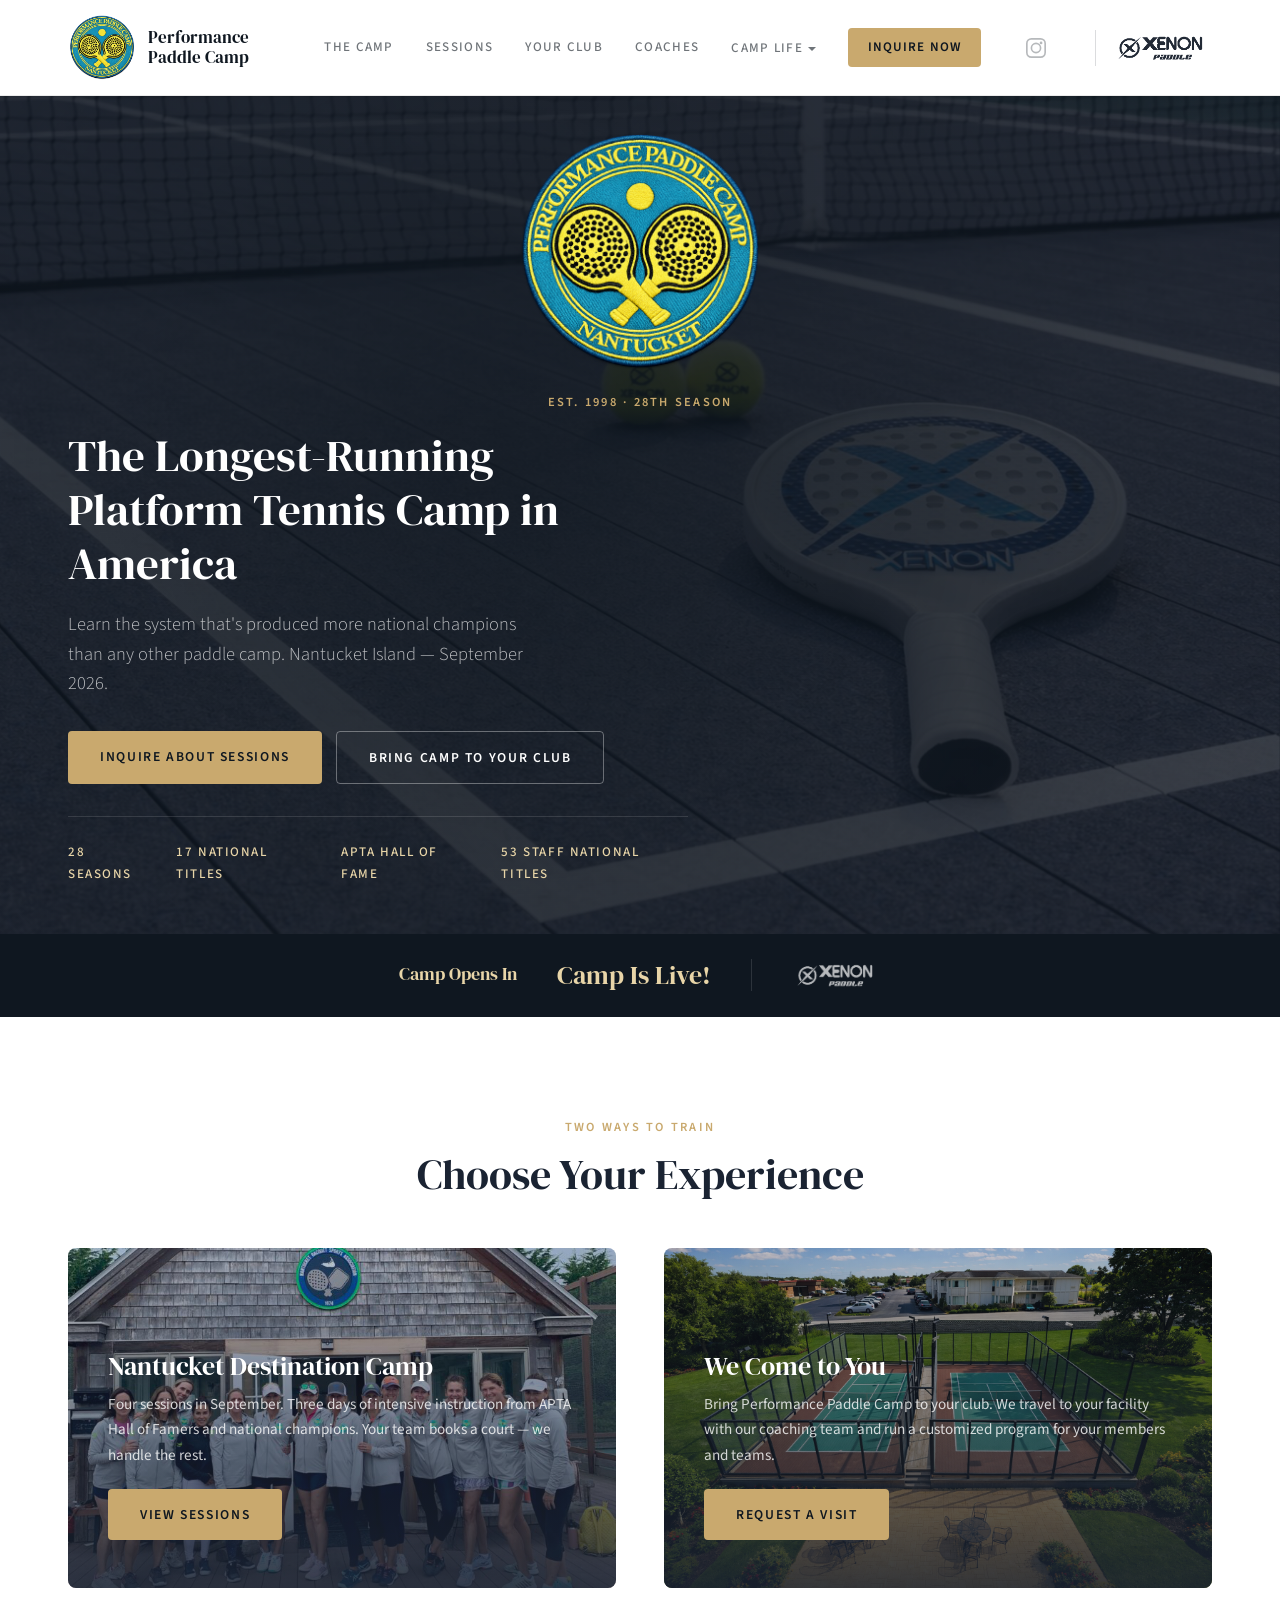
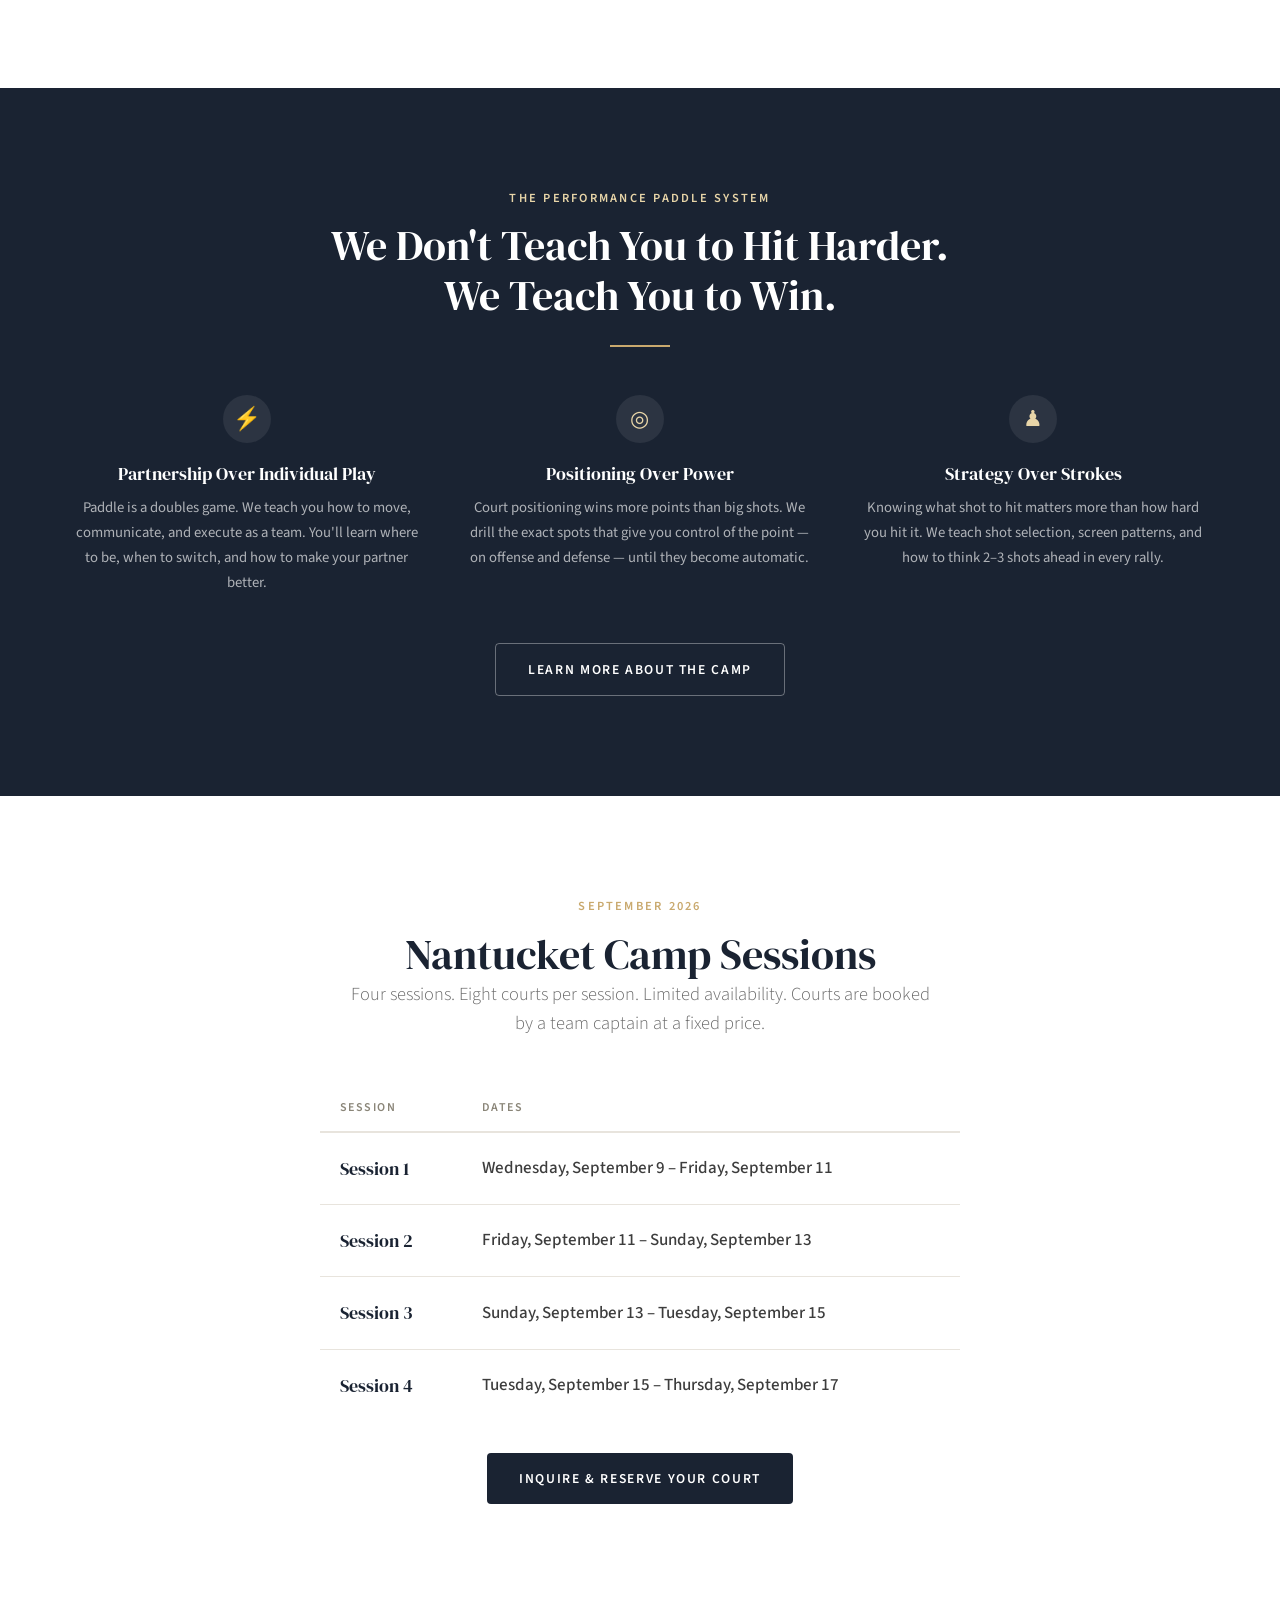
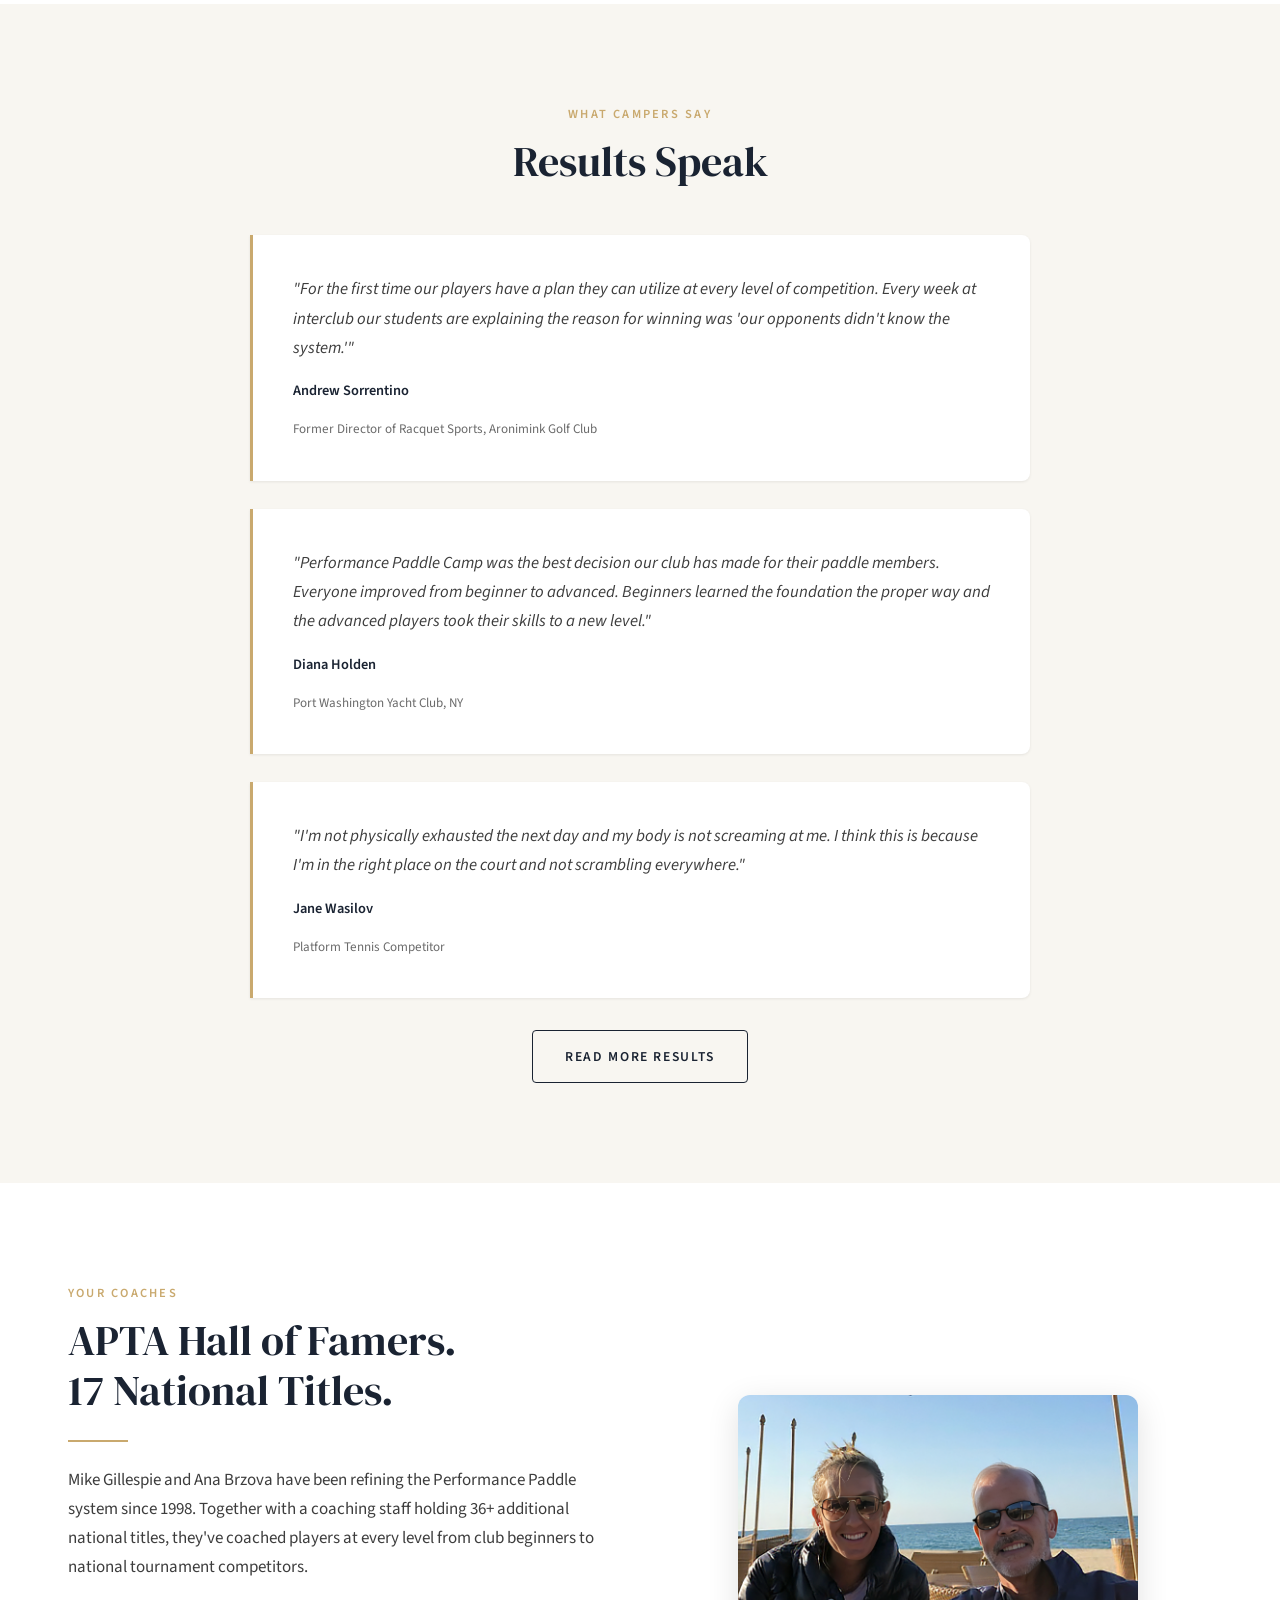
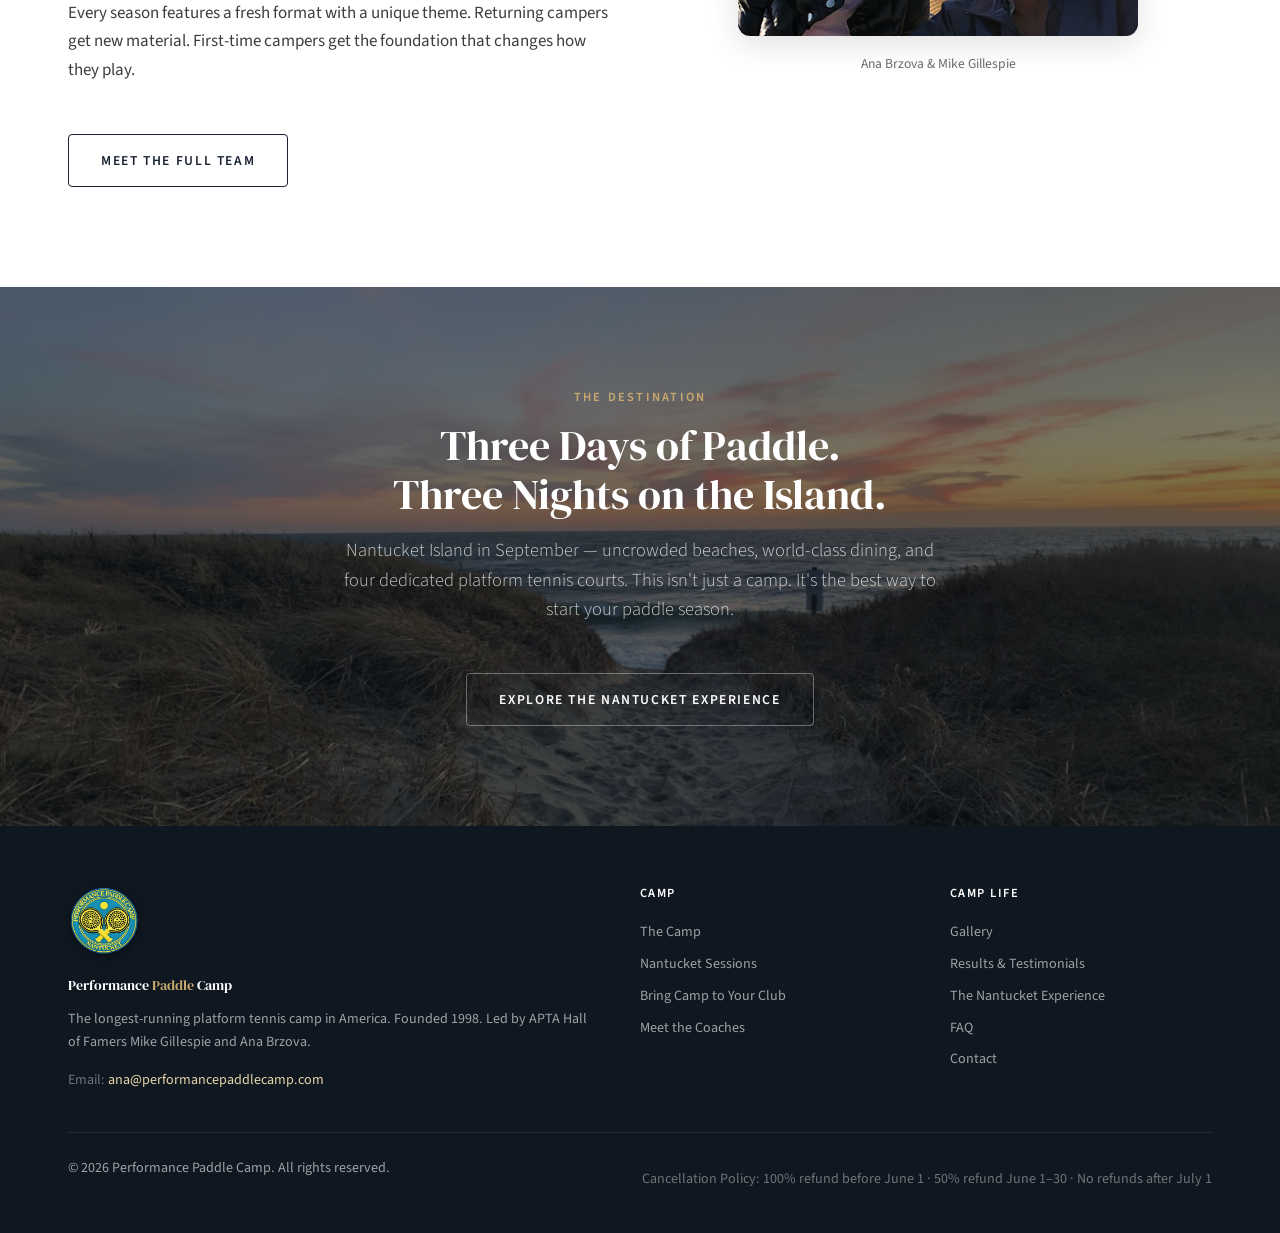
==== index.html @ d16aa341 "Add files via upload" ====
<!DOCTYPE html>
<html lang="en">
<head>
  <meta charset="UTF-8">
  <meta name="viewport" content="width=device-width, initial-scale=1.0">
  <title>Performance Paddle Camp — The Longest-Running Platform Tennis Camp in America</title>
  <meta name="description" content="28 years of championship-level platform tennis instruction. Led by APTA Hall of Famers. Nantucket Island, September 2026. Inquire about sessions.">
  <link rel="preconnect" href="https://fonts.googleapis.com">
  <link rel="preconnect" href="https://fonts.gstatic.com" crossorigin>
  <link rel="stylesheet" href="https://fonts.googleapis.com/css2?family=DM+Serif+Display:ital@0;1&family=Source+Sans+3:ital,wght@0,300;0,400;0,500;0,600;0,700;1,400&display=swap" media="print" onload="this.media='all'">
  <noscript><link rel="stylesheet" href="https://fonts.googleapis.com/css2?family=DM+Serif+Display:ital@0;1&family=Source+Sans+3:ital,wght@0,300;0,400;0,500;0,600;0,700;1,400&display=swap"></noscript>
  <link rel="stylesheet" href="style.css">
  <link rel="icon" type="image/x-icon" href="favicon.ico">
  <link rel="icon" type="image/png" sizes="32x32" href="favicon-32x32.png">
  <link rel="icon" type="image/png" sizes="16x16" href="favicon-16x16.png">
  <link rel="apple-touch-icon" href="apple-touch-icon.png">
  <link rel="canonical" href="https://istamenov-svg.github.io/performancepaddlecamp/">
  <meta property="og:type" content="website">
  <meta property="og:url" content="https://istamenov-svg.github.io/performancepaddlecamp/">
  <meta property="og:title" content="Performance Paddle Camp — Nantucket 2026">
  <meta property="og:description" content="28 years of championship-level platform tennis instruction. Led by APTA Hall of Famers. Nantucket Island, September 2026. Inquire about sessions.">
  <meta property="og:image" content="https://istamenov-svg.github.io/performancepaddlecamp/logo.png">
  <meta property="og:site_name" content="Performance Paddle Camp">
  <meta name="twitter:card" content="summary">
  <meta name="twitter:title" content="Performance Paddle Camp — Nantucket 2026">
  <meta name="twitter:description" content="28 years of championship-level platform tennis instruction. Led by APTA Hall of Famers. Nantucket Island, September 2026. Inquire about sessions.">
  <meta name="twitter:image" content="https://istamenov-svg.github.io/performancepaddlecamp/logo.png">
  <meta name="robots" content="index, follow">
  <meta name="theme-color" content="#0f1720">
  <script type="application/ld+json">
  {
    "@context": "https://schema.org",
    "@type": "SportsActivityLocation",
    "name": "Performance Paddle Camp",
    "description": "The longest-running platform tennis camp in America. Founded 1998.",
    "url": "https://istamenov-svg.github.io/performancepaddlecamp/",
    "foundingDate": "1998",
    "sport": "Platform Tennis",
    "address": {
      "@type": "PostalAddress",
      "addressLocality": "Nantucket",
      "addressRegion": "MA",
      "addressCountry": "US"
    },
    "email": "ana@performancepaddlecamp.com",
    "image": "https://istamenov-svg.github.io/performancepaddlecamp/logo.png"
  }
  </script>
</head>
<body>

  <!-- Navigation -->
  <nav class="nav" role="navigation" aria-label="Main navigation">
    <div class="nav__inner">
      <a href="index.html" class="nav__brand"><img src="logo.png" alt="Performance Paddle Camp" class="nav__logo" width="68" height="68"><span class="nav__brand-lines"><span class="nav__brand-line1">Performance</span><span class="nav__brand-line2"><span>Paddle</span> Camp</span></span></a>
      <button class="nav__toggle" aria-label="Toggle menu" aria-expanded="false">
        <span></span><span></span><span></span>
      </button>
      <div class="nav__links">
        <a href="camp.html">The Camp</a>
        <a href="sessions.html">Sessions</a>
        <a href="club.html">Your Club</a>
        <a href="coaches.html">Coaches</a>
        <div class="nav__dropdown">
          <button class="nav__dropdown-toggle">Camp Life</button>
          <div class="nav__dropdown-menu">
            <a href="gallery.html">Gallery</a>
            <a href="results.html">Results &amp; Testimonials</a>
            <a href="faq.html">FAQ</a>
          </div>
        </div>
        <a href="sessions.html" class="nav__cta">Inquire Now</a>
        <a href="https://www.instagram.com/performancepaddlecamp/" target="_blank" rel="noopener" class="nav__instagram" aria-label="Instagram"><svg xmlns="http://www.w3.org/2000/svg" width="22" height="22" viewBox="0 0 24 24" fill="none" stroke="currentColor" stroke-width="1.8" stroke-linecap="round" stroke-linejoin="round"><rect x="2" y="2" width="20" height="20" rx="5" ry="5"/><circle cx="12" cy="12" r="5"/><circle cx="17.5" cy="6.5" r="1.5" fill="currentColor" stroke="none"/></svg></a>
        <a href="https://xenonpaddle.com" target="_blank" rel="noopener" class="nav__sponsor"><img src="xenon-logo.png" alt="Xenon Paddle - Official Sponsor" class="nav__sponsor-img"></a>
      </div>
    </div>
  </nav>

  <!-- Hero -->
  <header class="hero">
    <div class="hero__bg" style="background-image: url('hero.png'); background-position: right center;"></div>
    <div class="hero__overlay"></div>
    <div class="hero__center-logo">
      <img src="logo.png" alt="Performance Paddle Camp — Nantucket" class="hero__logo" width="252" height="252">
      <span class="eyebrow">Est. 1998 · 28th Season</span>
    </div>
    <div class="hero__left-content">
      <div class="hero__left-content-inner">
        <h1>The Longest-Running <span style="white-space: nowrap;">Platform Tennis</span> Camp in America</h1>
        <p class="subtitle">Learn the system that's produced more national champions than any other paddle camp. Nantucket Island — September 2026.</p>
        <div class="btn-group">
          <a href="sessions.html" class="btn btn--primary">Inquire About Sessions</a>
          <a href="club.html" class="btn btn--outline">Bring Camp to Your Club</a>
        </div>
        <div class="hero__proof">
          <span class="hero__proof-item">28 Seasons</span>
          <span class="hero__proof-item">17 National Titles</span>
          <span class="hero__proof-item">APTA Hall of Fame</span>
          <span class="hero__proof-item">53 Staff National Titles</span>
        </div>
      </div>
    </div>
  </header>

  <!-- Countdown Bar -->
  <div class="countdown-bar">
    <div class="countdown-bar__inner">
      <div class="countdown-bar__label">Camp Opens In</div>
      <div class="countdown-bar__timer" id="countdownTimer">
        <div class="countdown-bar__unit">
          <span class="countdown-bar__num" id="cdDays">---</span>
          <span class="countdown-bar__text">Days</span>
        </div>
        <span class="countdown-bar__sep">:</span>
        <div class="countdown-bar__unit">
          <span class="countdown-bar__num" id="cdHours">--</span>
          <span class="countdown-bar__text">Hours</span>
        </div>
        <span class="countdown-bar__sep">:</span>
        <div class="countdown-bar__unit">
          <span class="countdown-bar__num" id="cdMin">--</span>
          <span class="countdown-bar__text">Min</span>
        </div>
        <span class="countdown-bar__sep">:</span>
        <div class="countdown-bar__unit">
          <span class="countdown-bar__num" id="cdSec">--</span>
          <span class="countdown-bar__text">Sec</span>
        </div>
      </div>
      <a href="https://xenonpaddle.com" target="_blank" rel="noopener" class="countdown-bar__sponsor">
        <img src="xenon-logo.png" alt="Xenon Paddle" class="countdown-bar__sponsor-img">
      </a>
    </div>
  </div>

  <!-- Two Ways to Train -->
  <section class="section" id="services">
    <div class="container">
      <div class="text-center mb-lg fade-in">
        <span class="eyebrow">Two Ways to Train</span>
        <h2>Choose Your Experience</h2>
      </div>
      <div class="grid-2 fade-in">
        <div class="service-block">
          <div class="service-block__bg" style="background-image: url('nantucket-group.jpg');"></div>
          <div class="service-block__overlay"></div>
          <div class="service-block__content">
            <h3>Nantucket Destination Camp</h3>
            <p>Four sessions in September. Three days of intensive instruction from APTA Hall of Famers and national champions. Your team books a court — we handle the rest.</p>
            <a href="sessions.html" class="btn btn--primary">View Sessions</a>
          </div>
        </div>
        <div class="service-block">
          <div class="service-block__bg" style="background-image: url('club-courts.jpg');"></div>
          <div class="service-block__overlay"></div>
          <div class="service-block__content">
            <h3>We Come to You</h3>
            <p>Bring Performance Paddle Camp to your club. We travel to your facility with our coaching team and run a customized program for your members and teams.</p>
            <a href="club.html" class="btn btn--primary">Request a Visit</a>
          </div>
        </div>
      </div>
    </div>
  </section>

  <!-- The System -->
  <section class="section section--navy" id="system">
    <div class="container">
      <div class="text-center mb-lg fade-in">
        <span class="eyebrow">The Performance Paddle System</span>
        <h2>We Don't Teach You to Hit Harder.<br>We Teach You to Win.</h2>
        <div class="divider divider--center mt-sm"></div>
      </div>
      <div class="grid-3 fade-in">
        <div class="text-center">
          <div class="card__icon mx-auto" style="background: rgba(255,255,255,0.08); color: var(--sand-light);">⚡</div>
          <h4 style="color: var(--white); margin-bottom: 10px;">Partnership Over Individual Play</h4>
          <p style="color: rgba(255,255,255,0.65); font-size: 0.92rem;">Paddle is a doubles game. We teach you how to move, communicate, and execute as a team. You'll learn where to be, when to switch, and how to make your partner better.</p>
        </div>
        <div class="text-center">
          <div class="card__icon mx-auto" style="background: rgba(255,255,255,0.08); color: var(--sand-light);">◎</div>
          <h4 style="color: var(--white); margin-bottom: 10px;">Positioning Over Power</h4>
          <p style="color: rgba(255,255,255,0.65); font-size: 0.92rem;">Court positioning wins more points than big shots. We drill the exact spots that give you control of the point — on offense and defense — until they become automatic.</p>
        </div>
        <div class="text-center">
          <div class="card__icon mx-auto" style="background: rgba(255,255,255,0.08); color: var(--sand-light);">♟</div>
          <h4 style="color: var(--white); margin-bottom: 10px;">Strategy Over Strokes</h4>
          <p style="color: rgba(255,255,255,0.65); font-size: 0.92rem;">Knowing what shot to hit matters more than how hard you hit it. We teach shot selection, screen patterns, and how to think 2–3 shots ahead in every rally.</p>
        </div>
      </div>
      <div class="text-center mt-lg fade-in">
        <a href="camp.html" class="btn btn--outline">Learn More About The Camp</a>
      </div>
    </div>
  </section>

  <!-- Sessions Preview -->
  <section class="section" id="sessions-preview">
    <div class="container">
      <div class="text-center mb-lg fade-in">
        <span class="eyebrow">September 2026</span>
        <h2>Nantucket Camp Sessions</h2>
        <p class="subtitle mx-auto">Four sessions. Eight courts per session. Limited availability. Courts are booked by a team captain at a fixed price.</p>
      </div>
      <div class="fade-in" style="max-width: 640px; margin: 0 auto;">
        <table class="sessions-table">
          <thead>
            <tr>
              <th>Session</th>
              <th>Dates</th>
            </tr>
          </thead>
          <tbody>
            <tr>
              <td class="session-name">Session 1</td>
              <td class="session-dates">Wednesday, September 9 – Friday, September 11</td>
            </tr>
            <tr>
              <td class="session-name">Session 2</td>
              <td class="session-dates">Friday, September 11 – Sunday, September 13</td>
            </tr>
            <tr>
              <td class="session-name">Session 3</td>
              <td class="session-dates">Sunday, September 13 – Tuesday, September 15</td>
            </tr>
            <tr>
              <td class="session-name">Session 4</td>
              <td class="session-dates">Tuesday, September 15 – Thursday, September 17</td>
            </tr>
          </tbody>
        </table>

        <div class="text-center mt-md">
          <a href="sessions.html" class="btn btn--dark">Inquire & Reserve Your Court</a>
        </div>
      </div>
    </div>
  </section>

  <!-- Testimonials -->
  <section class="section section--cream" id="testimonials">
    <div class="container">
      <div class="text-center mb-lg fade-in">
        <span class="eyebrow">What Campers Say</span>
        <h2>Results Speak</h2>
      </div>
      <div style="max-width: 780px; margin: 0 auto;" class="fade-in">
        <div class="testimonial">
          <p class="testimonial__text">"For the first time our players have a plan they can utilize at every level of competition. Every week at interclub our students are explaining the reason for winning was 'our opponents didn't know the system.'"</p>
          <p class="testimonial__author">Andrew Sorrentino</p>
          <p class="testimonial__role">Former Director of Racquet Sports, Aronimink Golf Club</p>
        </div>
        <div class="testimonial">
          <p class="testimonial__text">"Performance Paddle Camp was the best decision our club has made for their paddle members. Everyone improved from beginner to advanced. Beginners learned the foundation the proper way and the advanced players took their skills to a new level."</p>
          <p class="testimonial__author">Diana Holden</p>
          <p class="testimonial__role">Port Washington Yacht Club, NY</p>
        </div>
        <div class="testimonial">
          <p class="testimonial__text">"I'm not physically exhausted the next day and my body is not screaming at me. I think this is because I'm in the right place on the court and not scrambling everywhere."</p>
          <p class="testimonial__author">Jane Wasilov</p>
          <p class="testimonial__role">Platform Tennis Competitor</p>
        </div>
      </div>
      <div class="text-center mt-md fade-in">
        <a href="results.html" class="btn btn--outline-dark">Read More Results</a>
      </div>
    </div>
  </section>

  <!-- Coaches Preview -->
  <section class="section" id="coaches-preview">
    <div class="container">
      <div class="grid-2 fade-in" style="align-items: center;">
        <div>
          <span class="eyebrow">Your Coaches</span>
          <h2>APTA Hall of Famers.<br>17 National Titles.</h2>
          <div class="divider"></div>
          <p>Mike Gillespie and Ana Brzova have been refining the Performance Paddle system since 1998. Together with a coaching staff holding 36+ additional national titles, they've coached players at every level from club beginners to national tournament competitors.</p>
          <p>Every season features a fresh format with a unique theme. Returning campers get new material. First-time campers get the foundation that changes how they play.</p>
          <a href="coaches.html" class="btn btn--outline-dark mt-md" style="display: inline-block;">Meet the Full Team</a>
        </div>
        <div class="text-center">
          <img src="ana-michael.jpg" alt="Ana Brzova and Mike Gillespie" class="coaches-preview__photo" loading="lazy">
          <p class="mt-sm" style="font-size: 0.85rem; color: var(--text-light);">Ana Brzova & Mike Gillespie</p>
        </div>
      </div>
    </div>
  </section>

  <!-- Nantucket Teaser -->
  <section class="section section--photo" style="background-image: url('nantucket-beach.jpg');">
    <div class="section--photo__overlay"></div>
    <div class="container text-center fade-in" style="position: relative; z-index: 2;">
      <span class="eyebrow">The Destination</span>
      <h2 style="color: var(--white);">Three Days of Paddle.<br>Three Nights on the Island.</h2>
      <p class="subtitle mx-auto mt-sm mb-lg" style="color: rgba(255,255,255,0.75);">Nantucket Island in September — uncrowded beaches, world-class dining, and four dedicated platform tennis courts. This isn't just a camp. It's the best way to start your paddle season.</p>
      <a href="nantucket.html" class="btn btn--outline">Explore the Nantucket Experience</a>
    </div>
  </section>

  <!-- Footer -->
  <footer class="footer">
    <div class="container">
      <div class="footer__inner">
        <div>
          <img src="logo.png" alt="Performance Paddle Camp" class="footer__logo" width="72" height="72" loading="lazy"><p class="footer__brand">Performance <span>Paddle</span> Camp</p>
          <p>The longest-running platform tennis camp in America. Founded 1998. Led by APTA Hall of Famers Mike Gillespie and Ana Brzova.</p>
          <p class="mt-sm" style="color: rgba(255,255,255,0.4);">Email: <a href="mailto:ana@performancepaddlecamp.com" style="color: var(--sand-light);">ana@performancepaddlecamp.com</a></p>
        </div>
        <div class="footer__links">
          <h4>Camp</h4>
          <a href="camp.html">The Camp</a>
          <a href="sessions.html">Nantucket Sessions</a>
          <a href="club.html">Bring Camp to Your Club</a>
          <a href="coaches.html">Meet the Coaches</a>
        </div>
        <div class="footer__links">
          <h4>Camp Life</h4>
          <a href="gallery.html">Gallery</a>
          <a href="results.html">Results & Testimonials</a>
          <a href="nantucket.html">The Nantucket Experience</a>
          <a href="faq.html">FAQ</a>
          <a href="contact.html">Contact</a>
        </div>
      </div>
      <div class="footer__bottom">
        <p>© 2026 Performance Paddle Camp. All rights reserved.</p>
        <p class="footer__policy">Cancellation Policy: 100% refund before June 1 · 50% refund June 1–30 · No refunds after July 1</p>
      </div>
    </div>
  </footer>
  <script src="main.js"></script>
  <script>
  (function() {
    var target = new Date('2026-09-09T08:00:00-04:00').getTime();
    function update() {
      var now = Date.now();
      var diff = target - now;
      if (diff <= 0) {
        document.getElementById('countdownTimer').innerHTML = '<div class="countdown-bar__live">Camp Is Live!</div>';
        return;
      }
      var d = Math.floor(diff / 86400000);
      var h = Math.floor((diff % 86400000) / 3600000);
      var m = Math.floor((diff % 3600000) / 60000);
      var s = Math.floor((diff % 60000) / 1000);
      document.getElementById('cdDays').textContent = d;
      document.getElementById('cdHours').textContent = h < 10 ? '0' + h : h;
      document.getElementById('cdMin').textContent = m < 10 ? '0' + m : m;
      document.getElementById('cdSec').textContent = s < 10 ? '0' + s : s;
    }
    update();
    setInterval(update, 1000);
  })();
  </script>
</body>
</html>
---- style.css ----
/* ============================================
   PERFORMANCE PADDLE CAMP — Main Stylesheet
   Design: Editorial Luxury Sport
   Palette: Deep Navy / Sand / White / Ocean
   ============================================ */

/* --- Google Fonts Import --- */
/* Fonts loaded via <link> in HTML for performance */

/* --- CSS Variables --- */
:root {
  --navy: #1a2332;
  --navy-light: #243044;
  --navy-deep: #0f1720;
  --sand: #c9a96e;
  --sand-light: #e8d5a8;
  --sand-muted: #b89a5a;
  --sand-dark: #8c7440;
  --white: #ffffff;
  --off-white: #f8f6f1;
  --cream: #f5f1ea;
  --warm-gray: #e8e4dd;
  --mid-gray: #8a8578;
  --text-dark: #1a2332;
  --text-body: #3d3d3d;
  --text-light: #6b6b6b;
  --ocean: #3a7ca5;
  --ocean-light: #5ba3c9;
  --success: #4a8c5c;
  --error: #c0392b;

  --font-display: 'DM Serif Display', Georgia, 'Times New Roman', serif;
  --font-body: 'Source Sans 3', 'Segoe UI', Tahoma, sans-serif;
  --max-width: 1200px;
  --nav-height: 96px;
  --section-pad: 100px;
  --section-pad-mobile: 60px;
  --shadow-sm: 0 1px 3px rgba(0,0,0,0.08);
  --shadow-md: 0 4px 20px rgba(0,0,0,0.1);
  --shadow-lg: 0 8px 40px rgba(0,0,0,0.12);
  --radius: 4px;
  --radius-lg: 8px;
}

/* --- Reset & Base --- */
*, *::before, *::after { box-sizing: border-box; margin: 0; padding: 0; }

html {
  scroll-behavior: smooth;
  -webkit-font-smoothing: antialiased;
  -moz-osx-font-smoothing: grayscale;
  background: var(--navy-deep);
}

body {
  font-family: var(--font-body);
  font-size: 17px;
  line-height: 1.7;
  color: var(--text-body);
  background: var(--navy-deep);
  overflow-x: hidden;
}

img { max-width: 100%; height: auto; display: block; }
a { color: inherit; text-decoration: none; }
ul, ol { list-style: none; }

/* --- Typography --- */
h1, h2, h3, h4 {
  font-family: var(--font-display);
  font-weight: 400;
  color: var(--text-dark);
  line-height: 1.2;
}
h1 { font-size: clamp(2.2rem, 5vw, 3.5rem); }
h2 { font-size: clamp(1.8rem, 3.5vw, 2.6rem); }
h3 { font-size: clamp(1.3rem, 2.5vw, 1.7rem); }
h4 { font-size: 1.15rem; }
p { margin-bottom: 1em; }
p:last-child { margin-bottom: 0; }

.eyebrow {
  font-family: var(--font-body);
  font-size: 0.78rem;
  font-weight: 600;
  text-transform: uppercase;
  letter-spacing: 0.18em;
  color: var(--sand);
  margin-bottom: 12px;
  display: block;
}

.subtitle {
  font-family: var(--font-body);
  font-size: 1.15rem;
  font-weight: 300;
  color: var(--text-light);
  line-height: 1.6;
  max-width: 600px;
}

/* --- Layout --- */
.container {
  max-width: var(--max-width);
  margin: 0 auto;
  padding: 0 28px;
}

.section {
  padding: var(--section-pad) 0;
  background: var(--white);
}
.section--navy { background: var(--navy); color: var(--white); }
.section--navy h2, .section--navy h3, .section--navy h4 { color: var(--white); }
.section--navy .eyebrow { color: var(--sand-light); }
.section--navy .subtitle { color: rgba(255,255,255,0.65); }

.section--photo {
  position: relative;
  background-size: cover;
  background-position: center;
  background-repeat: no-repeat;
}
.section--photo__overlay {
  position: absolute;
  inset: 0;
  background: rgba(15,23,32,0.55);
}

.section--cream { background: var(--off-white); }
.section--sand { background: linear-gradient(135deg, var(--off-white) 0%, #f0ebe0 100%); }

/* --- Navigation --- */
.nav {
  position: fixed;
  top: 0; left: 0; right: 0;
  height: var(--nav-height);
  background: var(--white);
  z-index: 1000;
  border-bottom: 1px solid rgba(0,0,0,0.08);
  box-shadow: 0 1px 4px rgba(0,0,0,0.06);
}
.nav__inner {
  max-width: var(--max-width);
  margin: 0 auto;
  padding: 0 28px;
  display: flex;
  align-items: center;
  justify-content: space-between;
  height: 100%;
}
.nav__brand {
  font-family: var(--font-display);
  font-size: 1.15rem;
  color: var(--navy-deep);
  white-space: nowrap;
  display: flex;
  align-items: center;
  gap: 12px;
}
.nav__brand-text { display: inline; }
.nav__brand-lines {
  display: flex;
  flex-direction: column;
  line-height: 1.15;
}
.nav__brand-line1 { font-size: 1.05rem; color: var(--navy-deep); }
.nav__brand-line2 { font-size: 1.05rem; color: var(--navy-deep); }
.nav__brand-line2 span { color: var(--navy-deep); }

.nav__logo {
  width: 68px;
  height: 68px;
  min-width: 68px;
  max-width: 68px;
  min-height: 68px;
  max-height: 68px;
  object-fit: contain;
  flex-shrink: 0;
  filter: none;
}

/* Sponsor in nav */
.nav__sponsor {
  display: flex;
  align-items: center;
  gap: 12px;
  margin-left: 16px;
  padding-left: 16px;
  border-left: 1px solid rgba(15,23,32,0.15);
  flex-shrink: 0;
}
.nav__sponsor-img {
  height: 36px;
  width: auto;
  object-fit: contain;
  opacity: 0.9;
  transition: opacity 0.2s;
  filter: brightness(0) saturate(100%) invert(7%) sepia(15%) saturate(2000%) hue-rotate(180deg);
}
.nav__sponsor:hover .nav__sponsor-img { opacity: 1; }

.nav__instagram {
  display: flex;
  align-items: center;
  justify-content: center;
  margin-left: 12px;
  color: var(--navy-deep);
  opacity: 0.5;
  transition: opacity 0.25s ease, color 0.25s ease;
}
.nav__instagram:hover { opacity: 1; }
.nav--scrolled .nav__instagram { color: var(--navy-deep); }

/* --- Hero Logo --- */
.hero__logo {
  width: 252px;
  height: 252px;
  max-width: 252px;
  max-height: 252px;
  object-fit: contain;
  flex-shrink: 0;
  margin: 0 auto 12px;
  display: block;
}
@media (max-width: 768px) {
  .hero__logo {
    width: 200px;
    height: 200px;
    max-width: 200px;
    max-height: 200px;
  }
}

/* --- Footer Logo --- */
.footer__logo {
  width: 72px;
  height: 72px;
  max-width: 72px;
  max-height: 72px;
  object-fit: contain;
  margin-bottom: 16px;
  filter: drop-shadow(0 2px 6px rgba(0,0,0,0.3));
}

.nav__links {
  display: flex;
  align-items: center;
  gap: 32px;
}
.nav__links a {
  font-size: 0.82rem;
  font-weight: 500;
  text-transform: uppercase;
  letter-spacing: 0.1em;
  color: rgba(15,23,32,0.6);
  transition: color 0.25s ease;
  white-space: nowrap;
}
.nav__links a:hover,
.nav__links a.active { color: var(--navy-deep); }

.nav__cta {
  background: var(--sand) !important;
  color: var(--navy-deep) !important;
  padding: 8px 20px;
  border-radius: var(--radius);
  font-weight: 600 !important;
  letter-spacing: 0.08em !important;
  transition: background 0.25s ease !important;
}
.nav__cta:hover { background: var(--sand-light) !important; }

/* Nav dropdown */
.nav__dropdown { position: relative; }
.nav__dropdown-toggle {
  background: none;
  border: none;
  font-family: var(--font-body);
  font-size: 0.82rem;
  font-weight: 500 !important;
  text-transform: uppercase;
  letter-spacing: 0.1em;
  color: rgba(15,23,32,0.6);
  cursor: pointer;
  transition: color 0.25s ease;
  white-space: nowrap;
  padding: 0;
}
.nav__dropdown-toggle::after {
  content: '';
  display: inline-block;
  width: 0; height: 0;
  border-left: 4px solid transparent;
  border-right: 4px solid transparent;
  border-top: 4px solid currentColor;
  margin-left: 5px;
  vertical-align: middle;
  transition: transform 0.25s ease;
}
.nav__dropdown-toggle:hover,
.nav__dropdown.is-open .nav__dropdown-toggle { color: var(--navy-deep); }
.nav__dropdown.is-open .nav__dropdown-toggle::after { transform: rotate(180deg); }

.nav__dropdown-menu {
  display: none;
  position: absolute;
  top: calc(100% + 12px);
  left: 50%;
  transform: translateX(-50%);
  background: var(--white);
  border-radius: 8px;
  box-shadow: 0 8px 32px rgba(0,0,0,0.15);
  min-width: 200px;
  padding: 8px 0;
  z-index: 200;
}
.nav__dropdown-menu::before {
  content: '';
  position: absolute;
  top: -6px;
  left: 50%;
  transform: translateX(-50%);
  width: 12px;
  height: 12px;
  background: var(--white);
  border-radius: 2px;
  transform: translateX(-50%) rotate(45deg);
}
.nav__dropdown.is-open .nav__dropdown-menu { display: block; }
.nav__dropdown-menu a {
  display: block;
  padding: 10px 20px;
  font-size: 0.82rem;
  font-weight: 500;
  text-transform: uppercase;
  letter-spacing: 0.08em;
  color: var(--text-dark) !important;
  transition: background 0.15s ease;
  white-space: nowrap;
}
.nav__dropdown-menu a:hover {
  background: var(--off-white);
  color: var(--navy-deep) !important;
}

/* Mobile nav toggle */
.nav__toggle {
  display: none;
  background: none;
  border: none;
  cursor: pointer;
  padding: 8px;
}
.nav__toggle span {
  display: block;
  width: 24px;
  height: 2px;
  background: var(--navy-deep);
  margin: 5px 0;
  transition: all 0.3s ease;
}

/* --- Hero --- */
.hero {
  position: relative;
  min-height: 92vh;
  display: flex;
  flex-direction: column;
  align-items: center;
  justify-content: center;
  background: var(--navy-deep);
  padding-top: var(--nav-height);
  overflow: hidden;
}
.hero--short {
  min-height: 62vh;
  background: var(--white) !important;
}

/* Image hero - full width, natural aspect ratio, text overlay at bottom */
.hero--img {
  min-height: auto;
  padding-top: 0;
  display: block;
  position: relative;
}
.hero--img__photo {
  width: 100%;
  height: auto;
  display: block;
  margin-top: var(--nav-height);
}
.hero--img__overlay {
  position: absolute;
  bottom: 0;
  left: 0;
  right: 0;
  padding: 80px 24px 40px;
  background: linear-gradient(to top, rgba(15,23,32,0.85) 0%, rgba(15,23,32,0.5) 50%, transparent 100%);
  text-align: center;
  color: var(--white);
}
.hero--img__overlay h1 { color: var(--white); margin-bottom: 8px; }
.hero--img__overlay .subtitle { color: rgba(255,255,255,0.8); }
.hero--img__overlay .eyebrow { color: var(--sand-light); }

/* Photo hero - preserves image natural aspect ratio */
.hero--photo {
  min-height: auto;
  padding-top: 0;
  display: block;
}
.hero--photo .hero__photo {
  width: 100%;
  height: auto;
  display: block;
  margin-top: var(--nav-height);
}
.hero--photo .hero__overlay {
  position: absolute;
  inset: 0;
  background: rgba(15,23,32,0.5);
  pointer-events: none;
}
.hero--photo .hero__content {
  position: absolute;
  bottom: 0;
  left: 0;
  right: 0;
  top: var(--nav-height);
  display: flex;
  flex-direction: column;
  align-items: center;
  justify-content: center;
  padding: 0 28px;
  max-width: none;
}

.hero__bg {
  position: absolute;
  inset: 0;
  background-size: cover;
  background-position: right center;
  opacity: 0.55;
}
.hero--short .hero__bg {
  position: absolute;
  inset: 0;
  background-size: auto 100%;
  background-position: center center;
  background-repeat: no-repeat;
  background-color: var(--white);
  opacity: 1;
}
.hero--short .hero__content h1,
.hero--short .hero__content .subtitle,
.hero--short .hero__content .eyebrow {
  text-shadow: 0 2px 16px rgba(0,0,0,0.7), 0 0 4px rgba(0,0,0,0.5);
}
.hero--short::after {
  content: '';
  position: absolute;
  inset: 0;
  background: rgba(0,0,0,0.3);
  z-index: 1;
  pointer-events: none;
}

.hero__overlay {
  position: absolute;
  inset: 0;
  background: radial-gradient(ellipse 70% 100% at 40% 50%, rgba(15,23,32,0.88) 0%, rgba(15,23,32,0.6) 100%);
}

.hero__content {
  position: relative;
  z-index: 2;
  text-align: center;
  max-width: 820px;
  padding: 60px 28px;
}

/* Hero layout: logo centered, text left-aligned */
.hero__center-logo {
  position: relative;
  z-index: 2;
  text-align: center;
  padding-top: 32px;
}
.hero__center-logo .eyebrow {
  display: block;
  margin-top: 10px;
  margin-bottom: 0;
}

.hero__left-content {
  position: relative;
  z-index: 2;
  width: 100%;
  max-width: var(--max-width);
  margin: 0 auto;
  padding: 16px 28px 48px;
  text-align: left;
}
.hero__left-content-inner { max-width: 620px; }
.hero__left-content h1 {
  color: var(--white);
  margin-bottom: 20px;
  font-size: clamp(1.8rem, 4vw, 2.8rem);
}
.hero__left-content .eyebrow { color: var(--sand-light); }
.hero__left-content .subtitle {
  color: rgba(255,255,255,0.7);
  margin: 0 0 32px;
  font-size: 1.15rem;
  max-width: 480px;
}
.hero__left-content .btn-group { justify-content: flex-start; }
.hero__left-content .hero__proof { justify-content: flex-start; }

@media (max-width: 768px) {
  .hero__center-logo { padding-top: 24px; }
  .hero__left-content {
    text-align: center;
    padding: 16px 20px 40px;
  }
  .hero__left-content-inner { margin-left: auto; margin-right: auto; }
  .hero__left-content .btn-group { justify-content: center; }
  .hero__left-content .hero__proof { justify-content: center; }
  .hero__left-content .subtitle { max-width: 100%; }
}

/* Split hero layout - text left, logo right */
.hero__split {
  position: relative;
  z-index: 2;
  display: flex;
  align-items: center;
  justify-content: space-between;
  gap: 60px;
  max-width: var(--max-width);
  margin: 0 auto;
  padding: 80px 28px;
  width: 100%;
}
.hero__split-text {
  text-align: left;
  flex: 1 1 0;
  min-width: 0;
}
.hero__split-text h1 { color: var(--white); margin-bottom: 20px; }
.hero__split-text .subtitle {
  color: rgba(255,255,255,0.7);
  margin: 0 0 36px;
  font-size: 1.2rem;
}
.hero__split-text .btn-group { justify-content: flex-start; }
.hero__split-text .hero__proof { justify-content: flex-start; }
.hero__split .hero__logo { flex: 0 0 320px; }

@media (max-width: 768px) {
  .hero__split {
    flex-direction: column-reverse;
    text-align: center;
    gap: 24px;
    padding: 40px 20px;
  }
  .hero__split-text { text-align: center; }
  .hero__split-text .btn-group { justify-content: center; }
  .hero__split-text .hero__proof { justify-content: center; }
  .hero__split .hero__logo { flex: 0 0 200px; }
}

.hero__content h1 { color: var(--white); margin-bottom: 20px; }
.hero__content .subtitle {
  color: rgba(255,255,255,0.7);
  margin: 0 auto 36px;
  max-width: 580px;
  font-size: 1.2rem;
}

.hero__proof {
  display: flex;
  flex-wrap: nowrap;
  justify-content: center;
  gap: 12px 24px;
  margin-top: 32px;
  padding-top: 24px;
  border-top: 1px solid rgba(255,255,255,0.12);
}
.hero__proof-item {
  font-size: 0.82rem;
  font-weight: 500;
  text-transform: uppercase;
  letter-spacing: 0.12em;
  color: var(--sand-light);
}

/* --- Buttons --- */
.btn {
  display: inline-block;
  font-family: var(--font-body);
  font-size: 0.85rem;
  font-weight: 600;
  text-transform: uppercase;
  letter-spacing: 0.12em;
  padding: 14px 32px;
  border-radius: var(--radius);
  cursor: pointer;
  transition: all 0.25s ease;
  border: none;
  text-align: center;
}
.btn--primary { background: var(--sand); color: var(--navy-deep); }
.btn--primary:hover {
  background: var(--sand-light);
  transform: translateY(-1px);
  box-shadow: 0 4px 16px rgba(201,169,110,0.3);
}
.btn--outline {
  background: transparent;
  color: var(--white);
  border: 1.5px solid rgba(255,255,255,0.35);
}
.btn--outline:hover {
  border-color: var(--white);
  background: rgba(255,255,255,0.06);
}
.btn--outline-dark {
  background: transparent;
  color: var(--navy);
  border: 1.5px solid var(--navy);
}
.btn--outline-dark:hover {
  background: var(--navy);
  color: var(--white);
}
.btn--dark { background: var(--navy); color: var(--white); }
.btn--dark:hover { background: var(--navy-light); }
.btn-group {
  display: flex;
  flex-wrap: wrap;
  gap: 14px;
  justify-content: center;
}

/* --- Grid Layouts --- */
.grid-2 { display: grid; grid-template-columns: 1fr 1fr; gap: 48px; align-items: start; }
.grid-3 { display: grid; grid-template-columns: repeat(3, 1fr); gap: 36px; }
.grid-4 { display: grid; grid-template-columns: repeat(4, 1fr); gap: 28px; }

/* --- Cards --- */
.card {
  background: var(--white);
  border-radius: var(--radius-lg);
  padding: 40px 32px;
  box-shadow: var(--shadow-sm);
  border: 1px solid rgba(0,0,0,0.04);
  transition: box-shadow 0.3s ease, transform 0.3s ease;
  display: flex;
  flex-direction: column;
}
.card h4 {
  min-height: 2.4em;
}
@media (max-width: 768px) {
  .card h4 { min-height: auto; }
}
.card:hover {
  box-shadow: var(--shadow-md);
  transform: translateY(-2px);
}
.card__icon {
  width: 48px;
  height: 48px;
  background: var(--off-white);
  border-radius: 50%;
  display: flex;
  align-items: center;
  justify-content: center;
  margin-bottom: 20px;
  font-size: 1.4rem;
}
.card h3 { margin-bottom: 12px; }

/* --- Service Blocks (Two Ways to Train) --- */
.service-block {
  position: relative;
  padding: 48px 40px;
  border-radius: var(--radius-lg);
  overflow: hidden;
  display: flex;
  flex-direction: column;
  justify-content: flex-end;
  min-height: 340px;
  color: var(--white);
}
.service-block__bg {
  position: absolute;
  inset: 0;
  background-size: cover;
  background-position: center;
  transition: transform 0.5s ease;
}
.service-block:hover .service-block__bg { transform: scale(1.03); }
.service-block__overlay {
  position: absolute;
  inset: 0;
  background: linear-gradient(180deg, rgba(26,35,50,0.2) 0%, rgba(26,35,50,0.88) 100%);
}
.service-block__content { position: relative; z-index: 2; }
.service-block h3 { color: var(--white); margin-bottom: 10px; font-size: 1.6rem; }
.service-block p { color: rgba(255,255,255,0.8); font-size: 0.95rem; margin-bottom: 20px; }

/* --- Sessions Table --- */
.sessions-table { width: 100%; border-collapse: collapse; margin: 32px 0; }
.sessions-table th {
  font-family: var(--font-body);
  font-size: 0.75rem;
  font-weight: 600;
  text-transform: uppercase;
  letter-spacing: 0.12em;
  color: var(--mid-gray);
  text-align: left;
  padding: 12px 20px;
  border-bottom: 2px solid var(--warm-gray);
}
.sessions-table td {
  padding: 20px;
  border-bottom: 1px solid var(--warm-gray);
  vertical-align: middle;
}
.sessions-table tr:last-child td { border-bottom: none; }
.sessions-table .session-name {
  font-family: var(--font-display);
  font-size: 1.15rem;
  color: var(--text-dark);
}
.sessions-table .session-dates { font-weight: 500; color: var(--text-body); }

.badge {
  display: inline-block;
  font-size: 0.72rem;
  font-weight: 600;
  text-transform: uppercase;
  letter-spacing: 0.1em;
  padding: 5px 14px;
  border-radius: 20px;
  text-align: center;
  white-space: nowrap;
}
.badge--open { background: #e8f5ec; color: var(--success); }
.badge--limited { background: #fef3e2; color: #b8860b; }
.badge--sold-out { background: #fde8e8; color: var(--error); }

/* --- Testimonials --- */
.testimonial {
  padding: 40px;
  border-left: 3px solid var(--sand);
  background: var(--white);
  border-radius: 0 var(--radius-lg) var(--radius-lg) 0;
  box-shadow: var(--shadow-sm);
  margin-bottom: 28px;
}
.testimonial__text {
  font-size: 1.05rem;
  font-style: italic;
  color: var(--text-body);
  line-height: 1.75;
  margin-bottom: 16px;
}
.testimonial__author { font-size: 0.9rem; font-weight: 600; color: var(--text-dark); }
.testimonial__role { font-size: 0.82rem; color: var(--text-light); }

/* --- Coach Bios --- */
.coach { text-align: center; }
.coach__photo {
  width: 180px;
  height: 180px;
  border-radius: 50%;
  object-fit: cover;
  margin: 0 auto 20px;
  border: 3px solid var(--warm-gray);
  background: var(--warm-gray);
}
.coach__photo--placeholder {
  display: flex;
  align-items: center;
  justify-content: center;
  font-size: 2rem;
  font-weight: 700;
  font-family: var(--font-display);
  color: var(--sand);
  background: var(--off-white);
}

/* Real coach photos - circular crop, face centered */
.coach__photo-img {
  width: 260px;
  height: 260px;
  border-radius: 50%;
  object-fit: cover;
  object-position: center 20%;
  margin: 0 auto;
  display: block;
  border: 3px solid var(--warm-gray);
  box-shadow: 0 6px 24px rgba(0,0,0,0.1);
}
.coach__photo-img--staff {
  width: 180px;
  height: 180px;
  margin-bottom: 20px;
}

.coach h3 { margin-bottom: 6px; }
.coach__title {
  font-size: 0.82rem;
  font-weight: 600;
  text-transform: uppercase;
  letter-spacing: 0.1em;
  color: var(--sand);
  margin-bottom: 14px;
}
.coach p {
  font-size: 0.95rem;
  max-width: 360px;
  margin: 0 auto;
}

/* --- Forms --- */
.form-section { max-width: 640px; margin: 0 auto; }
.form-group { margin-bottom: 24px; }
.form-group label {
  display: block;
  font-size: 0.82rem;
  font-weight: 600;
  text-transform: uppercase;
  letter-spacing: 0.08em;
  color: var(--text-dark);
  margin-bottom: 8px;
}
.form-group input:not([type="radio"]):not([type="checkbox"]),
.form-group select,
.form-group textarea {
  width: 100%;
  padding: 12px 16px;
  font-family: var(--font-body);
  font-size: 0.95rem;
  color: var(--text-dark);
  background: var(--white);
  border: 1.5px solid var(--warm-gray);
  border-radius: var(--radius);
  transition: border-color 0.25s ease, box-shadow 0.25s ease;
  appearance: none;
  -webkit-appearance: none;
}
.form-group input[type="radio"],
.form-group input[type="checkbox"] {
  width: auto;
  appearance: auto;
  -webkit-appearance: auto;
  cursor: pointer;
  accent-color: var(--sand);
}
.form-group input:focus,
.form-group select:focus,
.form-group textarea:focus {
  outline: none;
  border-color: var(--sand);
  box-shadow: 0 0 0 3px rgba(201,169,110,0.15);
}
.form-group textarea { min-height: 120px; resize: vertical; }
.form-group select {
  background-image: url("data:image/svg+xml,%3Csvg xmlns='http://www.w3.org/2000/svg' width='12' height='8'%3E%3Cpath d='M1 1l5 5 5-5' stroke='%238a8578' stroke-width='1.5' fill='none'/%3E%3C/svg%3E");
  background-repeat: no-repeat;
  background-position: right 16px center;
  padding-right: 40px;
}

.checkbox-group {
  display: flex;
  flex-wrap: wrap;
  gap: 12px;
}
.checkbox-group label {
  display: flex;
  align-items: center;
  gap: 8px;
  font-size: 0.92rem;
  font-weight: 400;
  text-transform: none;
  letter-spacing: 0;
  color: var(--text-body);
  cursor: pointer;
  padding: 8px 16px;
  border: 1.5px solid var(--warm-gray);
  border-radius: var(--radius);
  transition: all 0.2s ease;
}
.checkbox-group label:hover { border-color: var(--sand); }
.checkbox-group input[type="checkbox"] { width: auto; accent-color: var(--sand); }
.checkbox-group input[type="checkbox"]:checked + span { font-weight: 600; }

/* --- FAQ Accordion --- */
.faq-item { border-bottom: 1px solid var(--warm-gray); }
.faq-question {
  display: flex;
  align-items: center;
  justify-content: space-between;
  width: 100%;
  padding: 24px 0;
  font-family: var(--font-display);
  font-size: 1.15rem;
  color: var(--text-dark);
  background: none;
  border: none;
  cursor: pointer;
  text-align: left;
  gap: 16px;
}
.faq-question::after {
  content: '+';
  font-family: var(--font-body);
  font-size: 1.4rem;
  font-weight: 300;
  color: var(--sand);
  flex-shrink: 0;
  transition: transform 0.3s ease;
}
.faq-item.active .faq-question::after { content: '−'; }
.faq-answer {
  max-height: 0;
  overflow: hidden;
  transition: max-height 0.4s ease, padding 0.3s ease;
}
.faq-item.active .faq-answer {
  max-height: 500px;
  padding-bottom: 24px;
}
.faq-answer p { color: var(--text-body); font-size: 0.95rem; }

/* --- Steps / How It Works --- */
.steps {
  display: flex;
  gap: 40px;
  counter-reset: step;
}
.step {
  flex: 1;
  position: relative;
  counter-increment: step;
  padding-top: 48px;
}
.step::before {
  content: counter(step);
  position: absolute;
  top: 0; left: 0;
  font-family: var(--font-display);
  font-size: 2rem;
  color: var(--sand);
  opacity: 0.6;
}
.step h4 { margin-bottom: 8px; font-family: var(--font-display); }
.step p { font-size: 0.92rem; color: var(--text-light); }

/* --- Club List --- */
.club-list {
  display: flex;
  flex-wrap: wrap;
  gap: 8px 24px;
}
.club-list li {
  font-size: 0.92rem;
  color: var(--text-body);
  padding: 4px 0;
  position: relative;
  padding-left: 16px;
}
.club-list li::before {
  content: '—';
  position: absolute;
  left: 0;
  color: var(--sand);
}
.section--navy .club-list li {
  color: rgba(255,255,255,0.8);
}

/* --- Camp Focus Grid --- */
.coach__hof-link {
  display: inline-block;
  margin-top: 12px;
  font-family: var(--font-body);
  font-size: 0.82rem;
  font-weight: 600;
  text-transform: uppercase;
  letter-spacing: 0.08em;
  color: var(--sand-muted);
  text-decoration: none;
  border-bottom: 1.5px solid transparent;
  transition: color 0.25s ease, border-color 0.25s ease;
}
.coach__hof-link:hover {
  color: var(--sand);
  border-bottom-color: var(--sand);
}
.section--cream .coach__hof-link {
  color: var(--sand-muted);
}
.section--cream .coach__hof-link:hover {
  color: var(--navy-deep);
  border-bottom-color: var(--navy-deep);
}

/* --- Camp Focus Grid --- */
.camp-focus-grid {
  display: grid;
  grid-template-columns: repeat(4, 1fr);
  gap: 32px;
  max-width: 960px;
  margin: 48px auto 0;
}
.camp-focus-item {
  text-align: center;
  padding: 32px 20px;
  background: var(--off-white);
  border-radius: var(--radius);
  border: 1px solid rgba(0,0,0,0.06);
  transition: transform 0.25s ease, box-shadow 0.25s ease;
}
.camp-focus-item:hover {
  transform: translateY(-4px);
  box-shadow: 0 8px 24px rgba(0,0,0,0.08);
}
.camp-focus-icon {
  display: block;
  font-size: 1.6rem;
  color: var(--sand);
  margin-bottom: 16px;
}
.camp-focus-item h4 {
  font-size: 0.95rem;
  margin-bottom: 10px;
}
.camp-focus-item p {
  font-size: 0.85rem;
  color: rgba(0,0,0,0.55);
  line-height: 1.6;
}
.camp-tagline {
  font-family: var(--font-display);
  font-size: 1.25rem;
  color: var(--navy-deep);
  line-height: 1.5;
  text-align: center;
}
.camp-tagline strong {
  color: var(--sand-muted);
}

/* --- Camp Expect Grid --- */
.camp-expect-grid {
  display: grid;
  grid-template-columns: repeat(2, 1fr);
  gap: 24px;
  max-width: 720px;
  margin: 40px auto 0;
}
.camp-expect-item {
  display: flex;
  align-items: flex-start;
  gap: 16px;
  padding: 24px;
  background: var(--white);
  border-radius: var(--radius);
  border: 1px solid rgba(0,0,0,0.06);
}
.camp-expect-num {
  font-family: var(--font-display);
  font-size: 1.4rem;
  color: var(--sand);
  line-height: 1;
  flex-shrink: 0;
}
.camp-expect-item p {
  font-size: 0.95rem;
  color: var(--text-dark);
  line-height: 1.5;
  margin: 0;
}

@media (max-width: 768px) {
  .camp-focus-grid { grid-template-columns: repeat(2, 1fr); gap: 16px; }
  .camp-focus-item { padding: 24px 16px; }
  .camp-expect-grid { grid-template-columns: 1fr; }
  .camp-tagline { font-size: 1.1rem; }
}
@media (max-width: 480px) {
  .camp-focus-grid { grid-template-columns: 1fr; }
}

/* --- Countdown Bar --- */
.countdown-bar {
  background: var(--navy-deep);
  padding: 20px 0;
  position: relative;
  z-index: 3;
}
.countdown-bar__inner {
  max-width: var(--max-width);
  margin: 0 auto;
  padding: 0 28px;
  display: flex;
  align-items: center;
  justify-content: center;
  gap: 40px;
}
.countdown-bar__label {
  font-family: var(--font-display);
  font-size: 1.1rem;
  color: var(--sand-light);
  white-space: nowrap;
}
.countdown-bar__timer {
  display: flex;
  align-items: center;
  gap: 6px;
}
.countdown-bar__unit {
  text-align: center;
  min-width: 52px;
}
.countdown-bar__num {
  font-family: var(--font-display);
  font-size: 2rem;
  font-weight: 400;
  color: var(--white);
  line-height: 1;
  display: block;
}
.countdown-bar__text {
  font-family: var(--font-body);
  font-size: 0.65rem;
  font-weight: 600;
  text-transform: uppercase;
  letter-spacing: 0.12em;
  color: rgba(255,255,255,0.45);
  display: block;
  margin-top: 4px;
}
.countdown-bar__sep {
  font-family: var(--font-display);
  font-size: 1.8rem;
  color: var(--sand);
  line-height: 1;
  padding-bottom: 14px;
}
.countdown-bar__sponsor {
  display: flex;
  align-items: center;
  padding-left: 40px;
  border-left: 1px solid rgba(255,255,255,0.12);
}
.countdown-bar__sponsor-img {
  height: 32px;
  width: auto;
  filter: brightness(0) invert(1);
  opacity: 0.7;
  transition: opacity 0.25s ease;
}
.countdown-bar__sponsor:hover .countdown-bar__sponsor-img {
  opacity: 1;
}
.countdown-bar__live {
  font-family: var(--font-display);
  font-size: 1.6rem;
  color: var(--sand-light);
}
@media (max-width: 768px) {
  .countdown-bar { padding: 16px 0; }
  .countdown-bar__inner { gap: 20px; flex-wrap: wrap; justify-content: center; }
  .countdown-bar__label { font-size: 0.9rem; width: 100%; text-align: center; }
  .countdown-bar__num { font-size: 1.5rem; }
  .countdown-bar__unit { min-width: 40px; }
  .countdown-bar__sep { font-size: 1.3rem; padding-bottom: 10px; }
  .countdown-bar__sponsor { border-left: none; padding-left: 0; padding-top: 8px; border-top: 1px solid rgba(255,255,255,0.12); width: 100%; justify-content: center; }
}

/* --- Footer --- */
.footer {
  background: var(--navy-deep);
  color: rgba(255,255,255,0.6);
  padding: 60px 0 40px;
}
.footer__inner {
  display: grid;
  grid-template-columns: 2fr 1fr 1fr;
  gap: 48px;
  margin-bottom: 40px;
}
.footer__brand {
  font-family: var(--font-display);
  font-size: 1.3rem;
  color: var(--white);
  margin-bottom: 12px;
}
.footer__brand span { color: var(--sand); }
.footer p { font-size: 0.88rem; line-height: 1.6; }
.footer h4 {
  color: var(--white);
  font-size: 0.78rem;
  font-family: var(--font-body);
  font-weight: 600;
  text-transform: uppercase;
  letter-spacing: 0.12em;
  margin-bottom: 16px;
}
.footer__links a {
  display: block;
  font-size: 0.88rem;
  color: rgba(255,255,255,0.6);
  padding: 4px 0;
  transition: color 0.2s ease;
}
.footer__links a:hover { color: var(--white); }
.footer__bottom {
  border-top: 1px solid rgba(255,255,255,0.08);
  padding-top: 24px;
  display: flex;
  justify-content: space-between;
  align-items: center;
  flex-wrap: wrap;
  gap: 12px;
  font-size: 0.78rem;
}
.footer__policy {
  font-size: 0.75rem;
  color: rgba(255,255,255,0.4);
  margin-top: 8px;
}

/* --- Animations --- */
.fade-in {
  opacity: 0;
  transform: translateY(24px);
  transition: opacity 0.6s ease, transform 0.6s ease;
  animation: fade-in-fallback 0s 1.5s forwards;
}
.fade-in.visible {
  opacity: 1;
  transform: translateY(0);
  animation: none;
}
@keyframes fade-in-fallback {
  to { opacity: 1; transform: translateY(0); }
}

/* --- Utility --- */
.text-center { text-align: center; }
.text-left { text-align: left; }
.mb-0 { margin-bottom: 0; }
.mb-sm { margin-bottom: 16px; }
.mb-md { margin-bottom: 32px; }
.mb-lg { margin-bottom: 48px; }
.mb-xl { margin-bottom: 64px; }
.mt-sm { margin-top: 16px; }
.mt-md { margin-top: 32px; }
.mt-lg { margin-top: 48px; }
.pt-0 { padding-top: 0; }
.mx-auto { margin-left: auto; margin-right: auto; }
.max-w-prose { max-width: 680px; }
.max-w-narrow { max-width: 520px; }
.sr-only {
  position: absolute;
  width: 1px;
  height: 1px;
  padding: 0;
  margin: -1px;
  overflow: hidden;
  clip: rect(0,0,0,0);
  border: 0;
}

/* --- Divider --- */
.divider {
  width: 60px;
  height: 2px;
  background: var(--sand);
  margin: 24px 0;
}
.divider--center { margin-left: auto; margin-right: auto; }

/* Coaches preview photo */
.coaches-preview__photo {
  width: 100%;
  max-width: 400px;
  height: auto;
  display: block;
  margin: 0 auto;
  border-radius: 12px;
  box-shadow: 0 8px 32px rgba(0,0,0,0.12);
}

/* Coaches preview logo */
.coaches-preview__logo {
  width: 100%;
  max-width: 280px;
  height: auto;
  display: block;
  margin: 0 auto;
  object-fit: contain;
  filter: drop-shadow(0 8px 24px rgba(0,0,0,0.2));
}

/* Coach grid: reverse layout (bio left, photo right on desktop; photo top on mobile) */
.coach-grid--reverse { direction: rtl; }
.coach-grid--reverse > * { direction: ltr; }

/* Session cards (mobile layout) */
.session-cards { display: none; }
.session-card {
  background: var(--white);
  border: 1px solid rgba(0,0,0,0.08);
  border-radius: 12px;
  padding: 24px;
}
.session-card__header {
  display: flex;
  justify-content: space-between;
  align-items: center;
  margin-bottom: 8px;
}
.session-card__header h4 { margin: 0; }
.session-card__date { font-size: 1rem; color: var(--text-body); margin-bottom: 4px; }
.session-card__courts { font-size: 0.88rem; color: rgba(0,0,0,0.45); margin-bottom: 16px; }

/* --- Responsive --- */
@media (max-width: 1024px) {
  .grid-3 { grid-template-columns: 1fr 1fr; }
  .grid-4 { grid-template-columns: 1fr 1fr; }
  .footer__inner { grid-template-columns: 1fr 1fr; }
  .nav__links { gap: 20px; }
}

@media (max-width: 768px) {
  :root {
    --section-pad: 60px;
    --nav-height: 76px;
  }
  body { font-size: 16px; }

  /* Mobile nav */
  .nav__links { display: none; }
  .nav__links.open {
    display: flex;
    flex-direction: column;
    position: absolute;
    top: var(--nav-height);
    left: 0; right: 0;
    background: var(--white);
    padding: 20px 28px 28px;
    gap: 16px;
    border-bottom: 1px solid rgba(0,0,0,0.08);
    box-shadow: 0 4px 12px rgba(0,0,0,0.08);
    z-index: 100;
    align-items: center;
    text-align: center;
  }
  .nav__toggle { display: block; }

  /* Mobile nav dropdown - inline, no popup */
  .nav__dropdown { width: 100%; text-align: center; }
  .nav__dropdown-toggle { width: 100%; text-align: center; }
  .nav__dropdown-menu {
    position: static !important;
    transform: none !important;
    background: transparent !important;
    box-shadow: none !important;
    min-width: 0 !important;
    padding: 4px 0 0 0 !important;
    text-align: center !important;
  }
  .nav__dropdown-menu::before { display: none !important; }
  .nav__dropdown.is-open .nav__dropdown-menu { display: block !important; }
  .nav__dropdown-menu a,
  .nav__dropdown.is-open .nav__dropdown-menu a {
    display: block !important;
    text-align: center !important;
    color: rgba(15,23,32,0.6) !important;
    padding: 8px 0 !important;
    font-size: 0.8rem !important;
    white-space: normal !important;
  }
  .nav__dropdown-menu a:hover {
    background: transparent;
    color: var(--navy-deep) !important;
  }

  /* Mobile nav sponsor */
  .nav__links.open .nav__sponsor {
    border-left: none;
    padding-left: 0;
    margin-left: 0;
    padding-top: 12px;
    border-top: 1px solid rgba(0,0,0,0.08);
  }
  .nav__links.open .nav__instagram {
    margin-left: 0;
    padding-top: 8px;
  }

  .nav__logo {
    width: 52px !important;
    height: 52px !important;
    min-width: 52px !important;
    max-width: 52px !important;
    min-height: 52px !important;
    max-height: 52px !important;
  }
  .nav__brand-lines { font-size: 0.9rem; }
  .nav__brand-line1, .nav__brand-line2 { font-size: 0.9rem !important; }

  /* Hero */
  .hero { min-height: 80vh; }
  .hero--short { min-height: 50vh; }
  .hero--short .hero__bg {
    background-attachment: scroll;
    background-size: auto 100%;
  }
  .hero--img { min-height: auto; }
  .hero--img__overlay { padding: 48px 16px 24px; }
  .hero--img__overlay h1 { font-size: clamp(1.4rem, 5vw, 2rem); }
  .hero__content h1 { font-size: clamp(1.6rem, 5vw, 2.4rem); }

  /* Photo hero mobile */
  .hero--photo .hero__content { padding: 0 20px; }
  .hero--photo .hero__content h1 { font-size: clamp(1.3rem, 4.5vw, 2rem); }

  /* Coaches preview center on mobile */
  #coaches-preview .grid-2 > div:first-child { text-align: center; }
  #coaches-preview .divider { margin-left: auto; margin-right: auto; }

  /* Grids */
  .grid-2, .grid-3, .grid-4 { grid-template-columns: 1fr; gap: 24px; }
  .steps { flex-direction: column; gap: 28px; }

  /* Footer */
  .footer__inner { grid-template-columns: 1fr; gap: 32px; }
  .footer__bottom { flex-direction: column; text-align: center; }

  .sessions-table th,
  .sessions-table td { padding: 14px 12px; }

  /* Session cards: show on mobile, hide table */
  .sessions-table--desktop { display: none !important; }
  .session-cards {
    display: flex !important;
    flex-direction: column;
    gap: 16px;
  }

  /* Buttons */
  .btn-group { flex-direction: column; align-items: stretch; }
  .service-block { min-height: 280px; padding: 32px 28px; }
  .testimonial { padding: 28px; }

  /* Section photo */
  .section--photo { background-attachment: scroll; }

  /* Wizard mobile */
  .wizard__container { padding: 32px 16px 60px; }
  .wizard__card-grid { grid-template-columns: 1fr; }
  .wizard__radio-group { grid-template-columns: 1fr; }
  .wizard__row { grid-template-columns: 1fr; }
}

@media (max-width: 480px) {
  :root {
    --section-pad: 40px;
    --nav-height: 72px;
  }
  .hero__proof { flex-direction: column; gap: 8px; }
  .hero__content { padding: 40px 16px; }
  .checkbox-group { flex-direction: column; }
  .sessions-table .session-name { font-size: 1rem; }
  .hero--photo .hero__content h1 { font-size: 1.2rem; }
  .hero--photo .hero__content .subtitle { font-size: 0.85rem; }

  /* Wizard attendee rows stack */
  .wizard__attendee-row { flex-wrap: wrap; }
  .wizard__attendee-row .form-group { flex: 1 1 100%; }

  /* Footer tighter */
  .footer { padding: 40px 0 24px; }
  .footer__links { gap: 8px; }
}

/* ===================== */
/*          WIZARD       */
/* ===================== */

/* --- Gallery Grid --- */
.gallery-grid {
  display: grid;
  grid-template-columns: repeat(3, 1fr);
  gap: 16px;
}
.gallery-item {
  position: relative;
  border-radius: 10px;
  overflow: hidden;
  background: var(--warm-gray);
}
.gallery-item img {
  width: 100%;
  height: 100%;
  object-fit: cover;
  display: block;
  transition: transform 0.4s ease;
}
.gallery-item:hover img { transform: scale(1.04); }
.gallery-item--wide { grid-column: span 2; }
.gallery-item--tall { grid-row: span 2; }
.gallery-item__caption {
  position: absolute;
  bottom: 0;
  left: 0; right: 0;
  padding: 12px 16px;
  background: linear-gradient(transparent, rgba(0,0,0,0.6));
  color: var(--white);
  font-size: 0.82rem;
  font-weight: 500;
  opacity: 0;
  transition: opacity 0.3s ease;
}
.gallery-item:hover .gallery-item__caption { opacity: 1; }

@media (max-width: 768px) {
  .gallery-grid { grid-template-columns: 1fr 1fr; }
  .gallery-item--wide { grid-column: span 2; }
  .gallery-item--tall { grid-row: span 1; }
  .gallery-item__caption {
    opacity: 1;
    font-size: 0.78rem;
    padding: 8px 12px;
  }
}
@media (max-width: 480px) {
  .gallery-grid { grid-template-columns: 1fr; gap: 12px; }
  .gallery-item--wide { grid-column: span 1; }
}

.wizard {
  min-height: 100vh;
  background: var(--cream);
}
.wizard__container {
  max-width: 680px;
  margin: 0 auto;
  padding: 48px 24px 80px;
}
.wizard__progress {
  height: 4px;
  background: rgba(0,0,0,0.08);
  border-radius: 4px;
  overflow: hidden;
  margin-bottom: 8px;
}
.wizard__progress-bar {
  height: 100%;
  background: var(--sand);
  width: 20%;
  transition: width 0.4s ease;
  border-radius: 4px;
}
.wizard__steps-label {
  text-align: right;
  font-size: 0.78rem;
  text-transform: uppercase;
  letter-spacing: 0.1em;
  color: var(--text-light);
  margin-bottom: 40px;
}
.wizard__step-header { margin-bottom: 32px; }
.wizard__step-header .eyebrow { color: var(--sand-muted); }
.wizard__step-header h2 { margin-bottom: 8px; color: var(--text-dark); }
.wizard__step-header .subtitle { margin: 0; color: var(--text-light); }

/* Session cards */
.wizard__card-grid {
  display: grid;
  grid-template-columns: 1fr 1fr;
  gap: 16px;
  margin-bottom: 32px;
}
.wizard__session-card { cursor: pointer; display: flex; }
.wizard__session-card input { display: none; }
.wizard__session-card-inner {
  border: 2px solid rgba(0,0,0,0.1);
  border-radius: 12px;
  padding: 24px;
  background: var(--white);
  transition: border-color 0.2s, box-shadow 0.2s;
  width: 100%;
  display: flex;
  flex-direction: column;
}
.wizard__session-card-inner h4 { margin-bottom: 4px; }
.wizard__session-card-inner p { font-size: 0.92rem; color: rgba(0,0,0,0.55); margin-bottom: 12px; }
.wizard__session-card:hover .wizard__session-card-inner { border-color: var(--sand); }
.wizard__session-card.is-selected .wizard__session-card-inner {
  border-color: var(--sand);
  box-shadow: 0 0 0 3px rgba(201,169,110,0.25);
  background: rgba(201,169,110,0.04);
}

/* Radio cards */
.wizard__radio-group {
  display: grid;
  grid-template-columns: 1fr 1fr;
  gap: 16px;
  margin-top: 8px;
  align-items: stretch;
}
.wizard__radio-card { cursor: pointer; display: flex !important; height: 100%; }
.wizard__radio-card input { display: none; }
.wizard__radio-card-inner {
  border: 2px solid rgba(0,0,0,0.1);
  border-radius: 12px;
  padding: 20px;
  background: var(--white);
  transition: border-color 0.2s, box-shadow 0.2s;
  width: 100%;
  flex: 1;
  display: flex;
  flex-direction: column;
  justify-content: center;
  align-items: center;
  text-align: center;
}
.wizard__radio-card-inner h4 { margin-bottom: 4px; }
.wizard__radio-card-inner p { font-size: 0.88rem; color: rgba(0,0,0,0.55); margin: 0; }
.wizard__radio-card:hover .wizard__radio-card-inner { border-color: var(--sand); }
.wizard__radio-card.is-selected .wizard__radio-card-inner {
  border-color: var(--sand);
  box-shadow: 0 0 0 3px rgba(201,169,110,0.25);
  background: rgba(201,169,110,0.04);
}

.wizard__radio-inline {
  display: flex;
  gap: 24px;
  margin-top: 8px;
}
.wizard__radio-inline label {
  display: flex;
  align-items: center;
  gap: 8px;
  cursor: pointer;
  font-size: 0.95rem;
  white-space: nowrap;
  color: var(--text-dark);
}

/* Form fields inside wizard */
.wizard__form-fields { margin-bottom: 24px; }
.wizard__form-fields .form-group { margin-bottom: 20px; }
.wizard__row {
  display: grid;
  grid-template-columns: 1fr 1fr;
  gap: 16px;
}

/* Attendee rows */
.wizard__attendee-row {
  display: flex;
  align-items: flex-end;
  gap: 12px;
  margin-bottom: 12px;
  padding: 16px;
  background: var(--white);
  border-radius: 10px;
  border: 1px solid rgba(0,0,0,0.08);
}
.wizard__attendee-row .form-group { flex: 1; margin: 0; }
.wizard__attendee-num {
  width: 28px;
  height: 28px;
  border-radius: 50%;
  background: var(--navy-deep);
  color: var(--white);
  display: flex;
  align-items: center;
  justify-content: center;
  font-size: 0.78rem;
  font-weight: 600;
  flex-shrink: 0;
  margin-bottom: 8px;
}
.wizard__remove-btn {
  width: 32px;
  height: 32px;
  border: none;
  background: rgba(0,0,0,0.06);
  border-radius: 50%;
  cursor: pointer;
  font-size: 1.2rem;
  color: rgba(0,0,0,0.4);
  display: flex;
  align-items: center;
  justify-content: center;
  flex-shrink: 0;
  margin-bottom: 8px;
  transition: background 0.2s, color 0.2s;
}
.wizard__remove-btn:hover {
  background: rgba(200,0,0,0.08);
  color: #c00;
}
.wizard__add-btn {
  display: inline-block;
  background: none;
  border: 2px dashed rgba(0,0,0,0.15);
  border-radius: 10px;
  padding: 12px 24px;
  font-size: 0.9rem;
  color: var(--sand-dark);
  cursor: pointer;
  margin-bottom: 32px;
  transition: border-color 0.2s, color 0.2s;
}
.wizard__add-btn:hover {
  border-color: var(--sand);
  color: var(--navy-deep);
}

/* Review */
.wizard__review {
  background: var(--white);
  border-radius: 12px;
  border: 1px solid rgba(0,0,0,0.08);
  overflow: hidden;
}
.wizard__review-section {
  padding: 20px 24px;
  border-bottom: 1px solid rgba(0,0,0,0.06);
}
.wizard__review-section:last-child { border-bottom: none; }
.wizard__review-section h4 {
  font-size: 0.78rem;
  text-transform: uppercase;
  letter-spacing: 0.1em;
  color: var(--sand-dark);
  margin-bottom: 6px;
}
.wizard__review-section p { margin: 0; line-height: 1.6; }
.wizard__review-list { margin: 0; padding-left: 20px; }
.wizard__review-list li { padding: 2px 0; }

/* Nav buttons */
.wizard__nav {
  display: flex;
  justify-content: space-between;
  align-items: center;
  margin-top: 32px;
  padding-top: 24px;
  border-top: 1px solid rgba(0,0,0,0.08);
}

/* Error */
.wizard__error {
  background: #fff0f0;
  border: 1px solid #e8aaaa;
  color: #9e2a2a;
  padding: 12px 16px;
  border-radius: 8px;
  font-size: 0.9rem;
  margin-bottom: 16px;
  animation: wizErrorIn 0.3s ease;
}
@keyframes wizErrorIn {
  from { opacity: 0; transform: translateY(-8px); }
  to { opacity: 1; transform: translateY(0); }
}

/* Small button variant */
.btn--sm {
  padding: 8px 20px;
  font-size: 0.72rem;
}
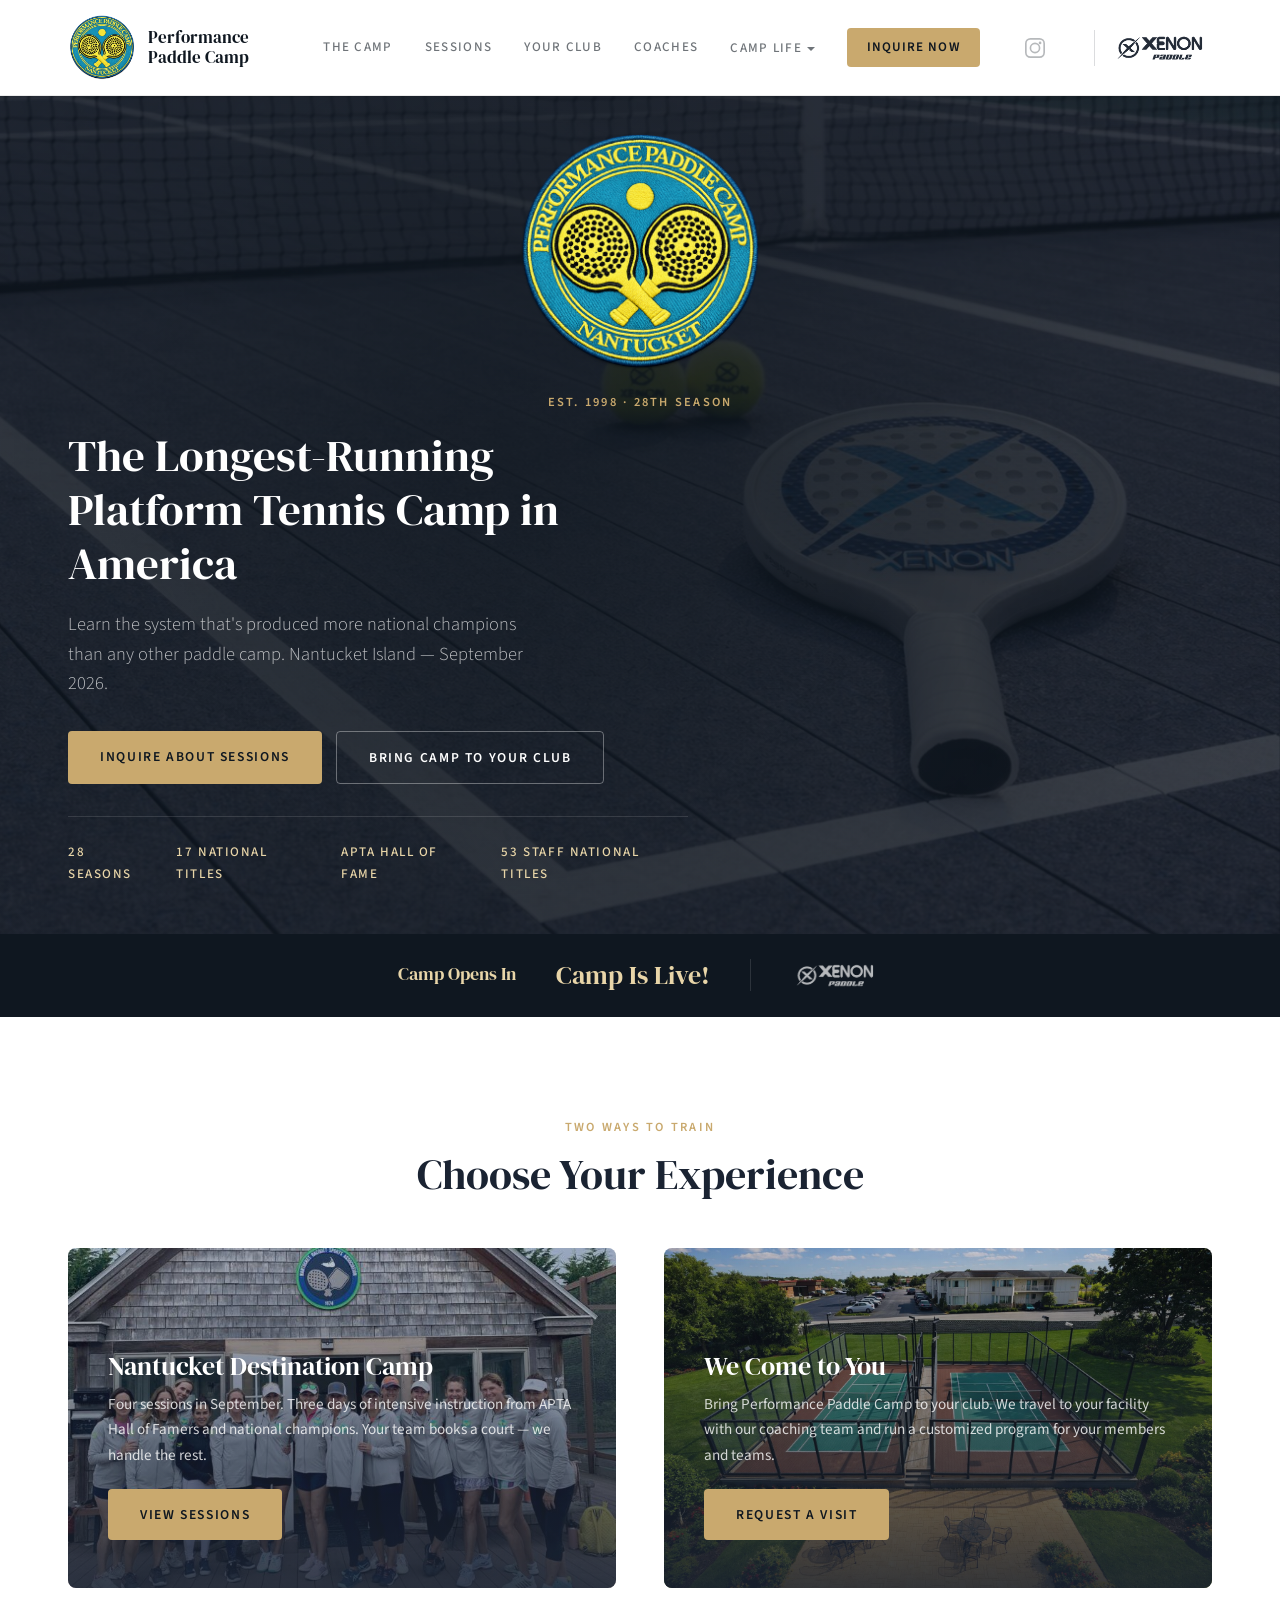
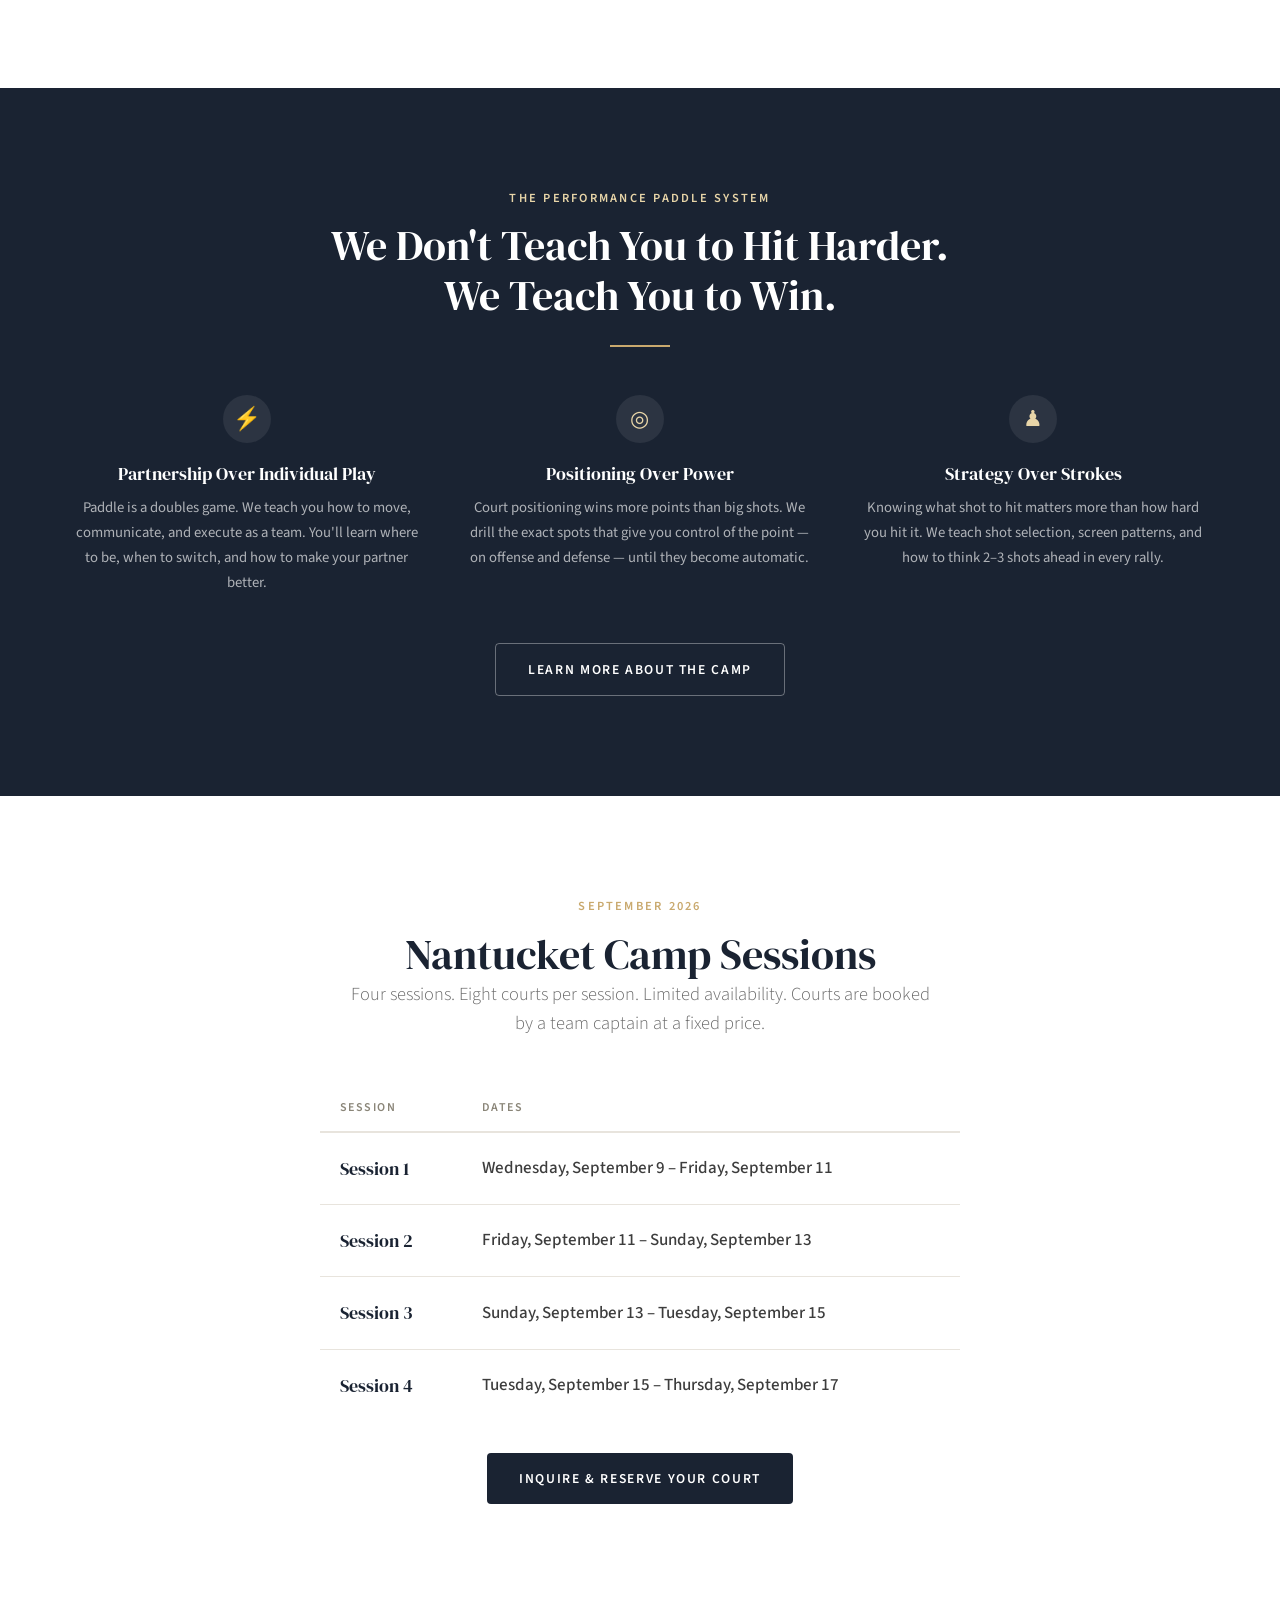
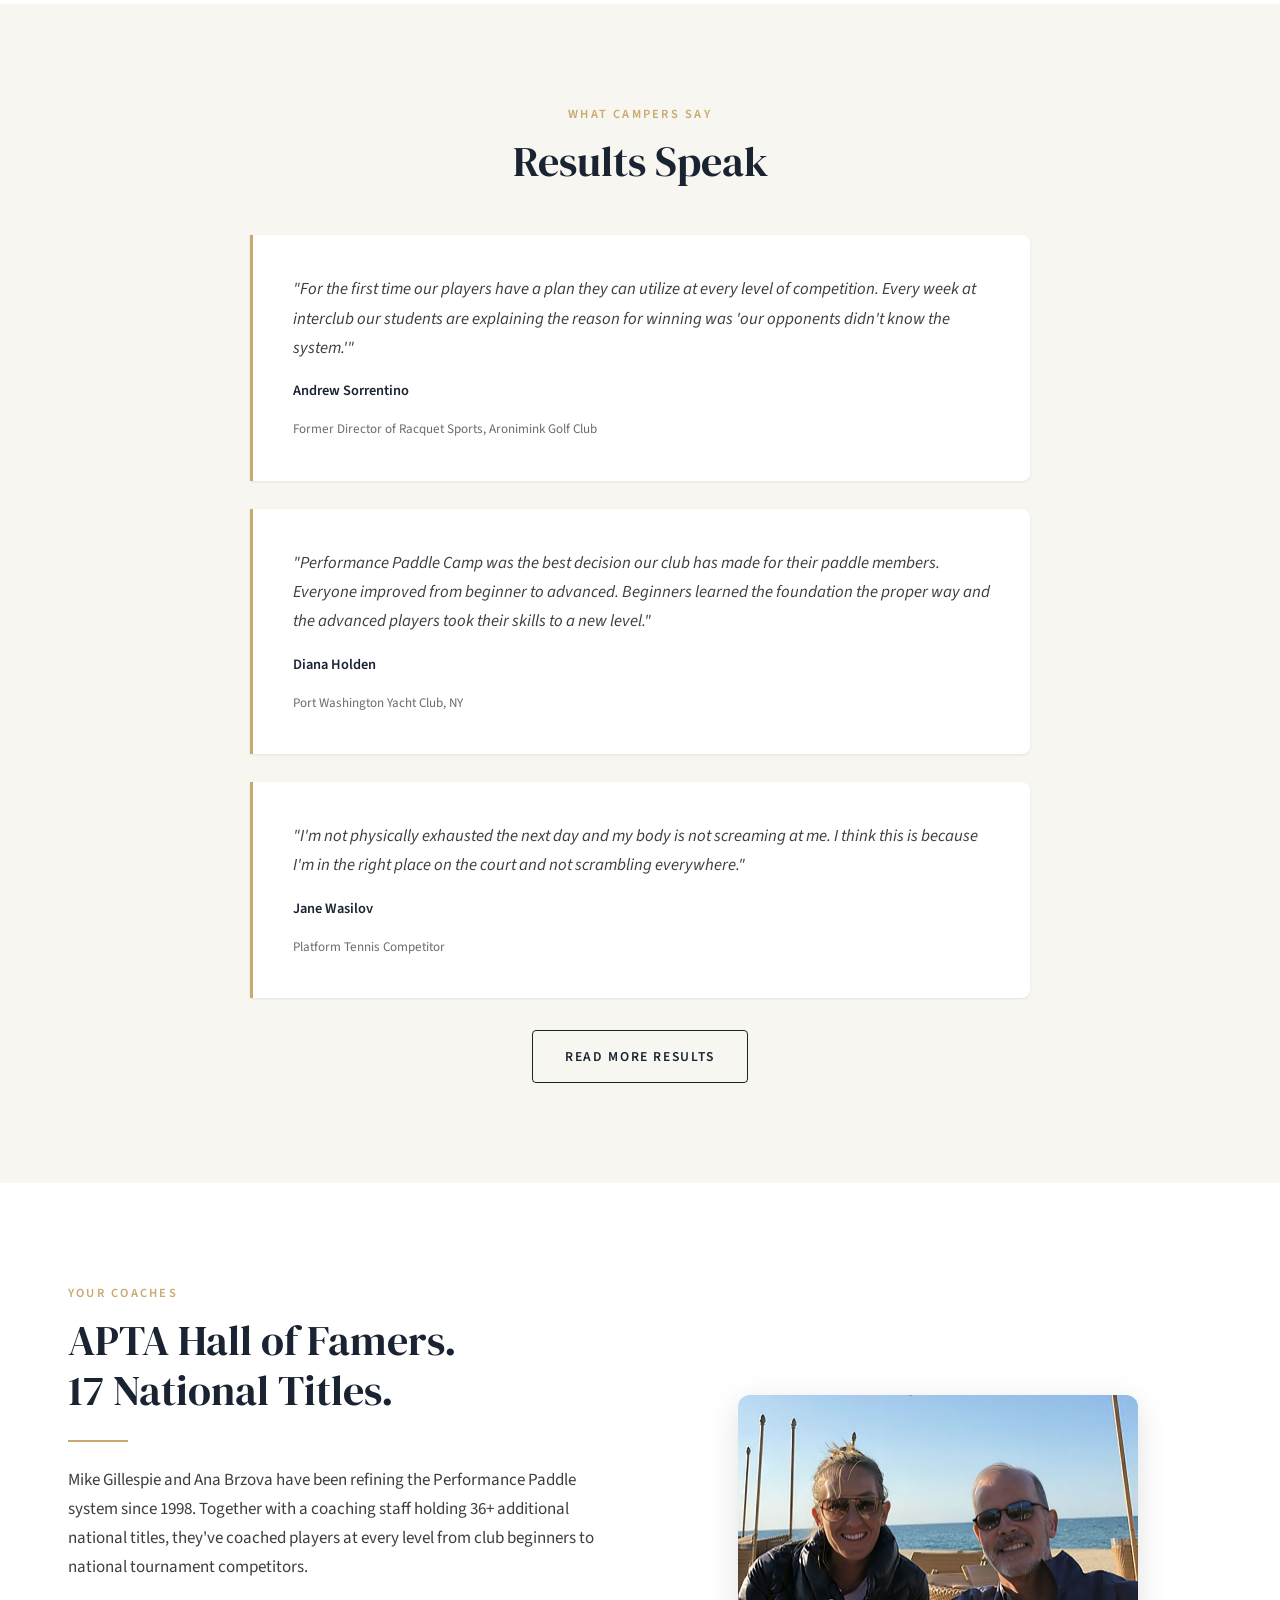
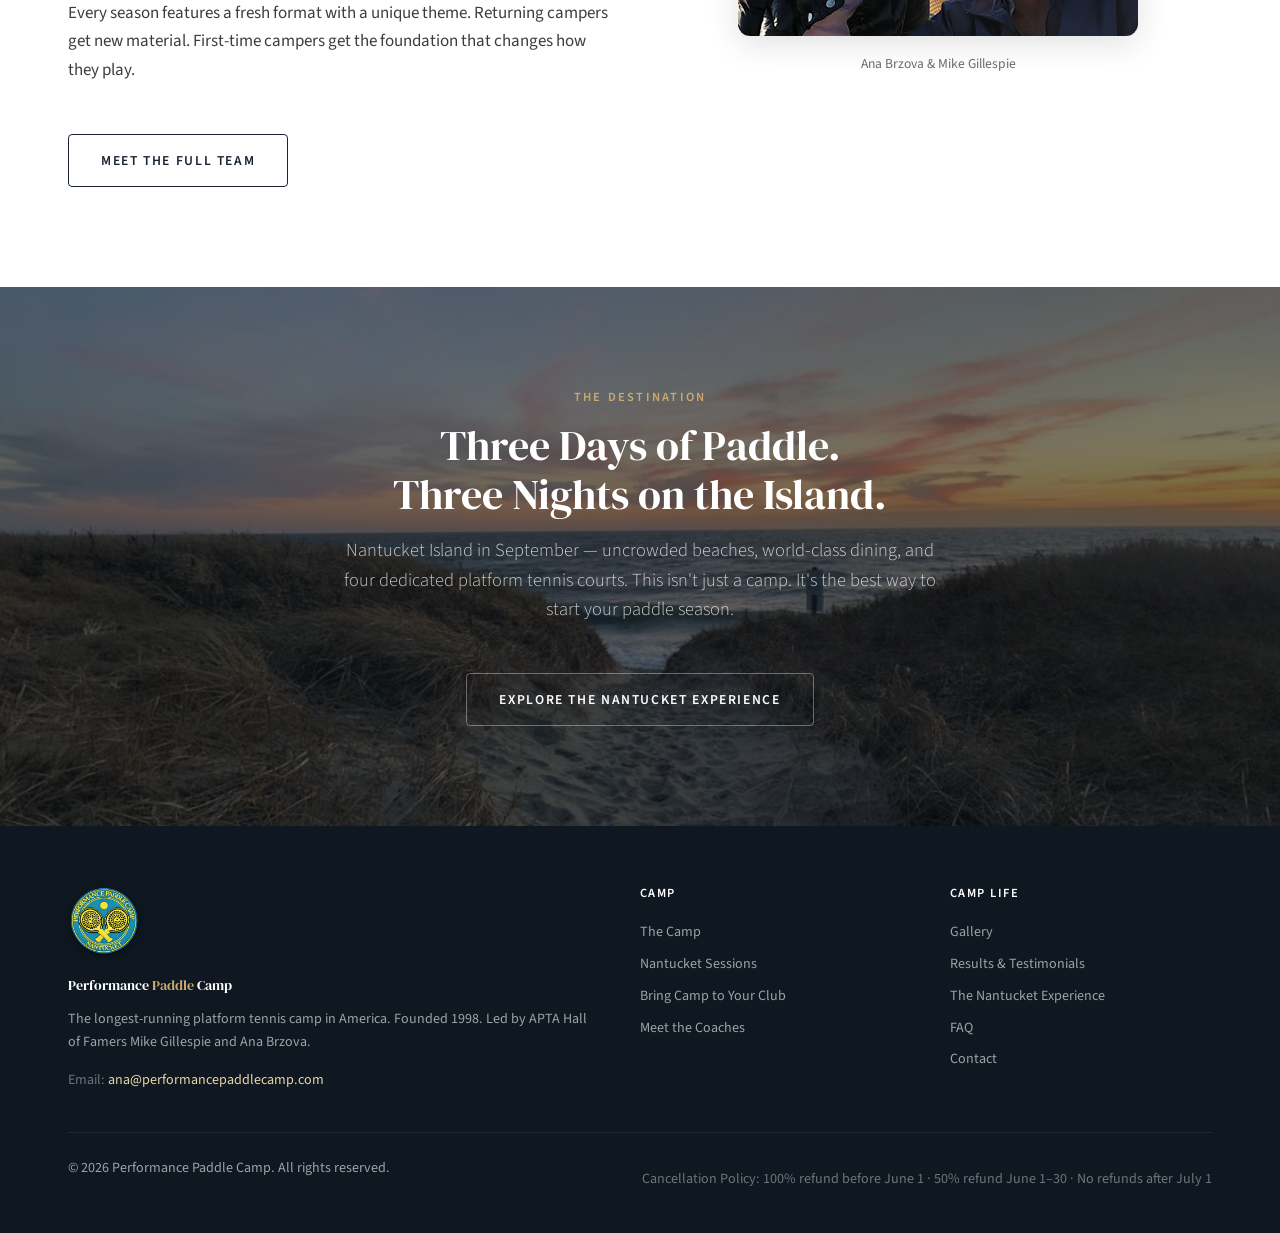
==== commit 7d5e63ba: "Add files via upload" ====
--- a/index.html
+++ b/index.html
@@ -78,7 +78,7 @@
 
   <!-- Hero -->
   <header class="hero">
-    <div class="hero__bg" style="background-image: url('hero.png'); background-position: right center;"></div>
+    <div class="hero__bg" style="background-image: url('hero.jpg'); background-position: right center;"></div>
     <div class="hero__overlay"></div>
     <div class="hero__center-logo">
       <img src="logo.png" alt="Performance Paddle Camp — Nantucket" class="hero__logo" width="252" height="252">
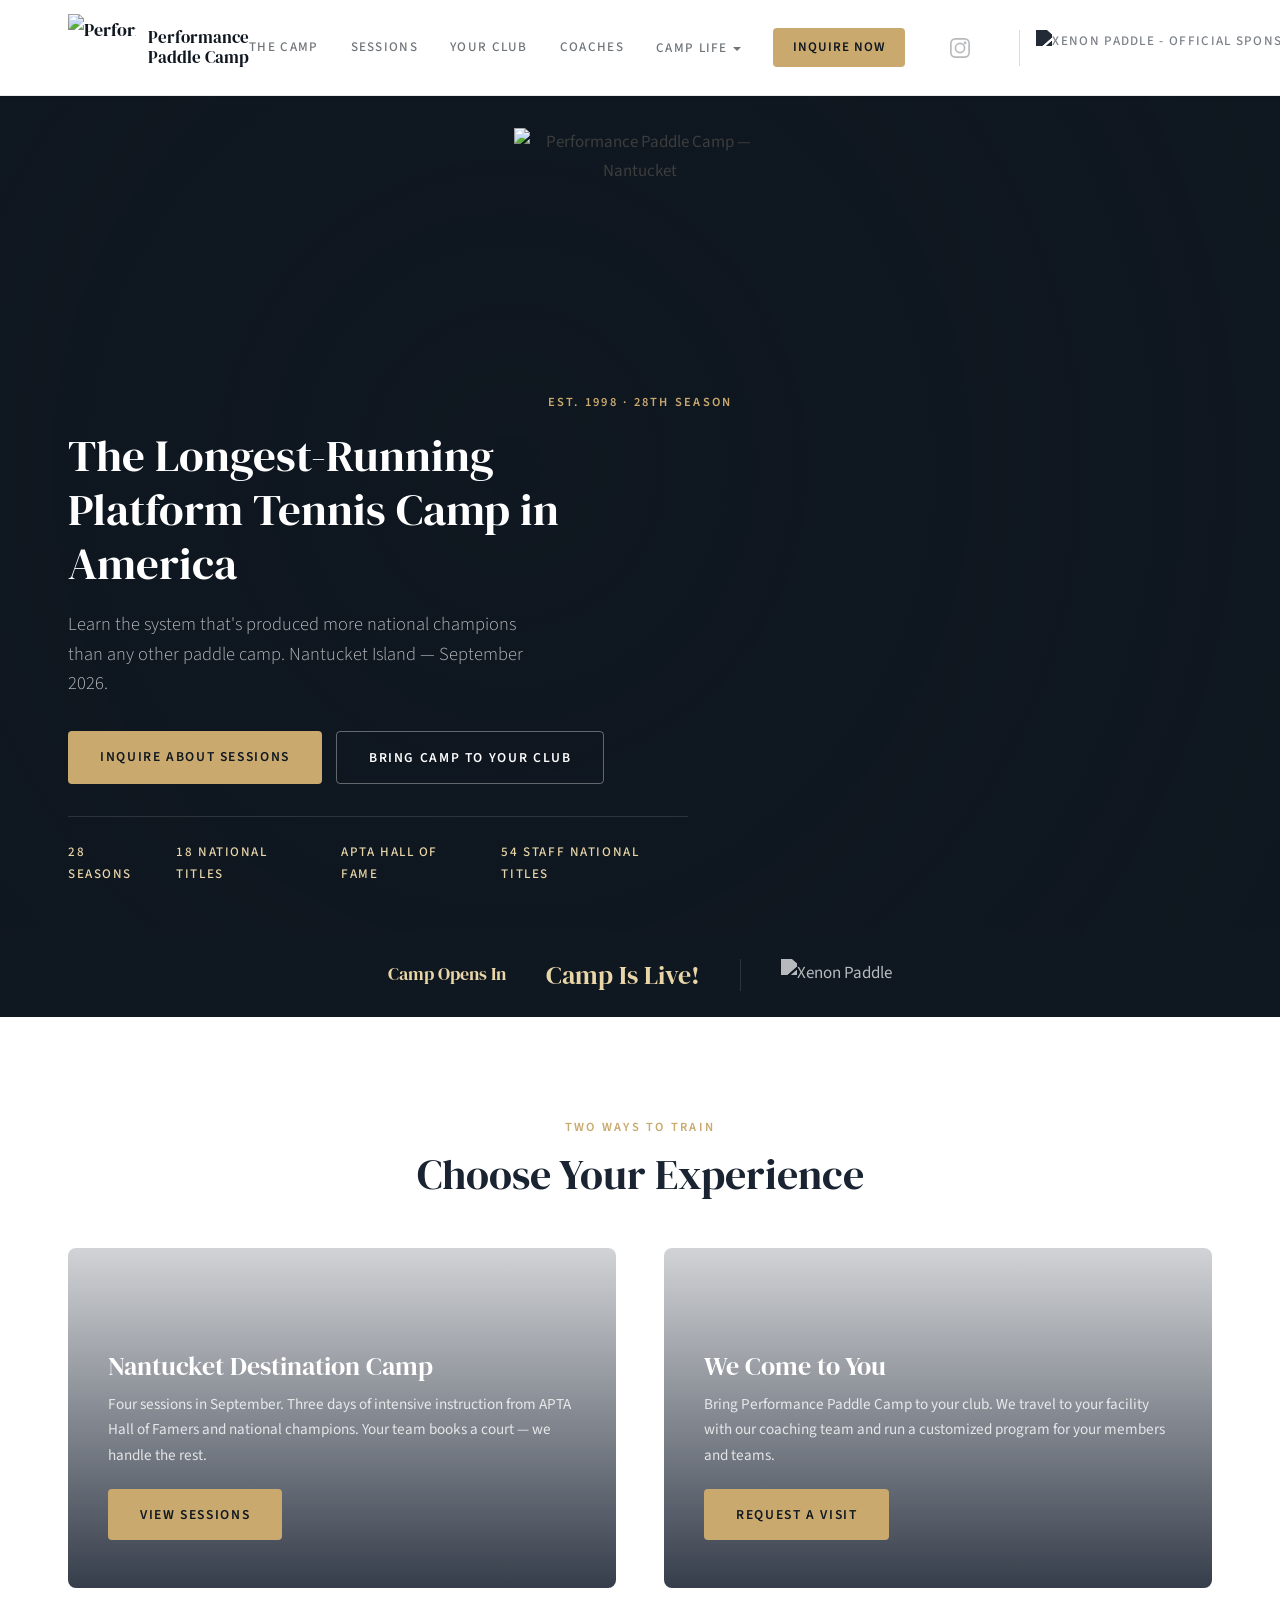
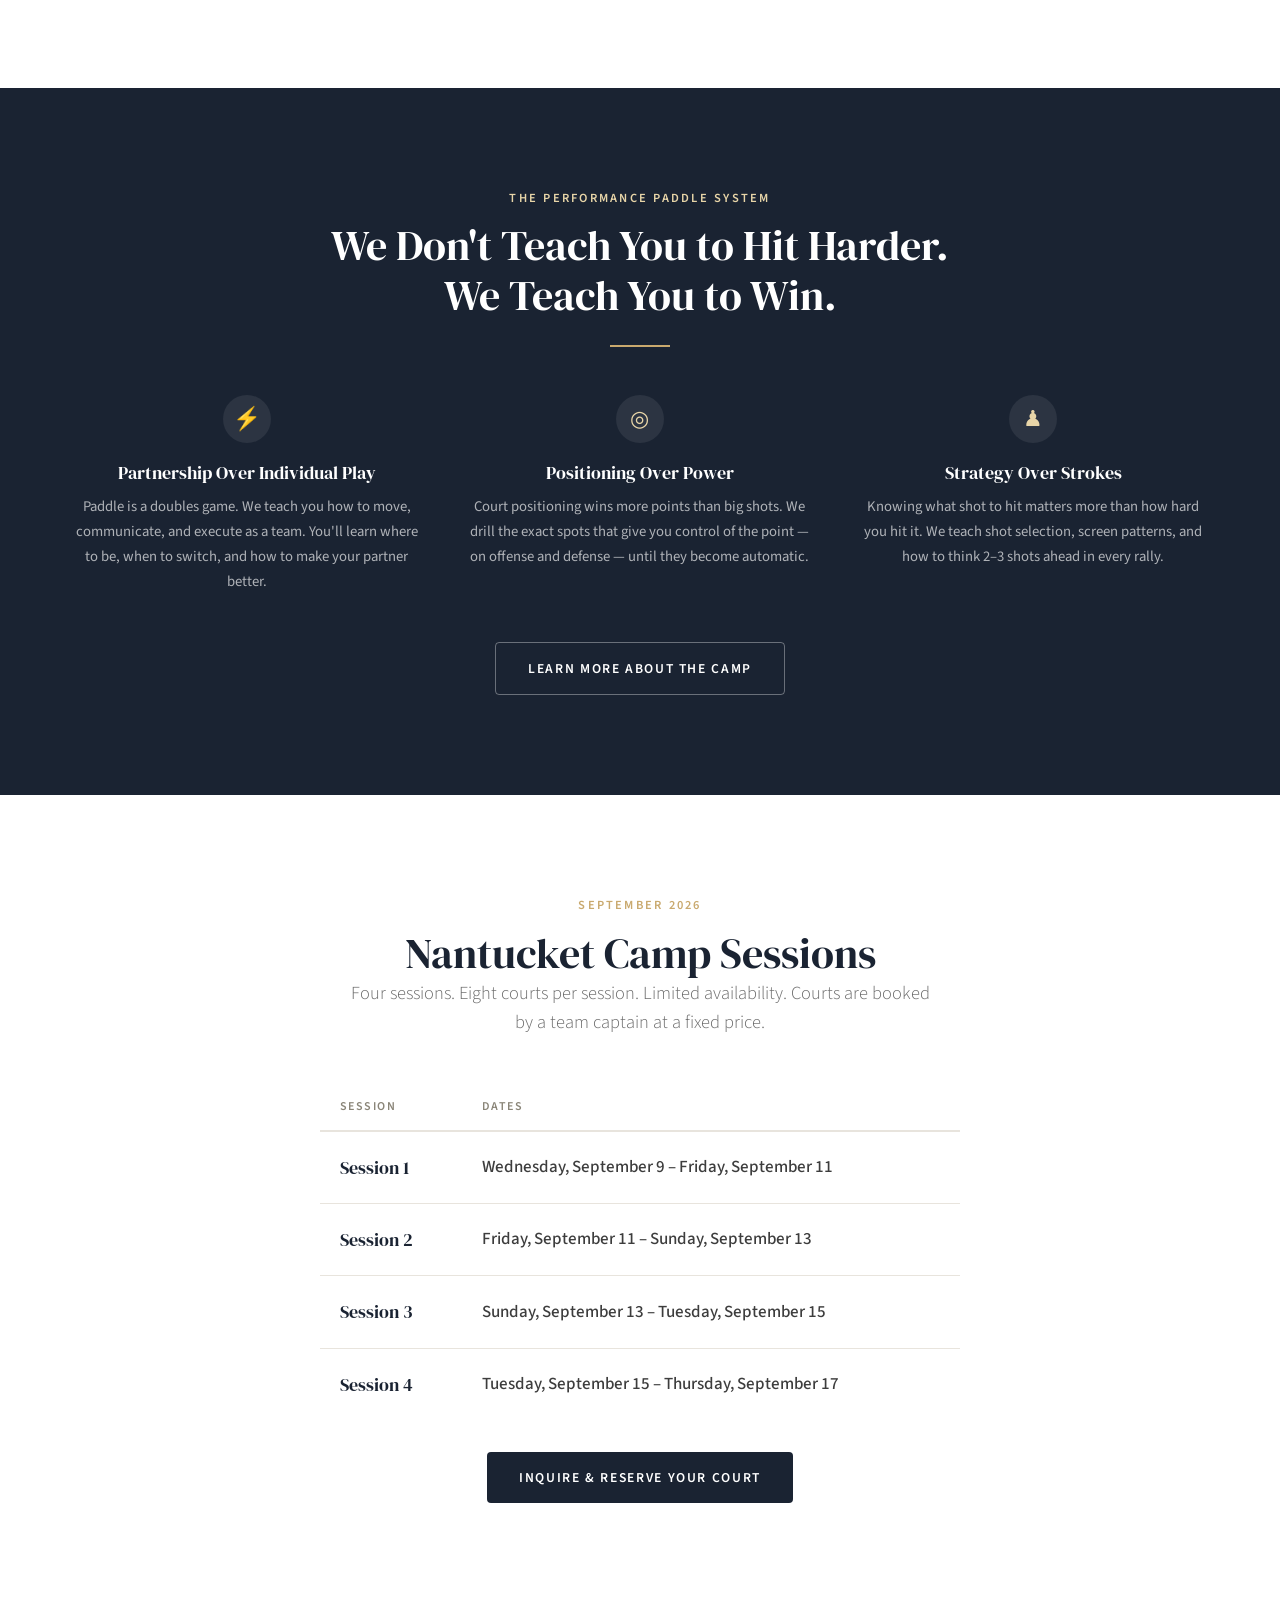
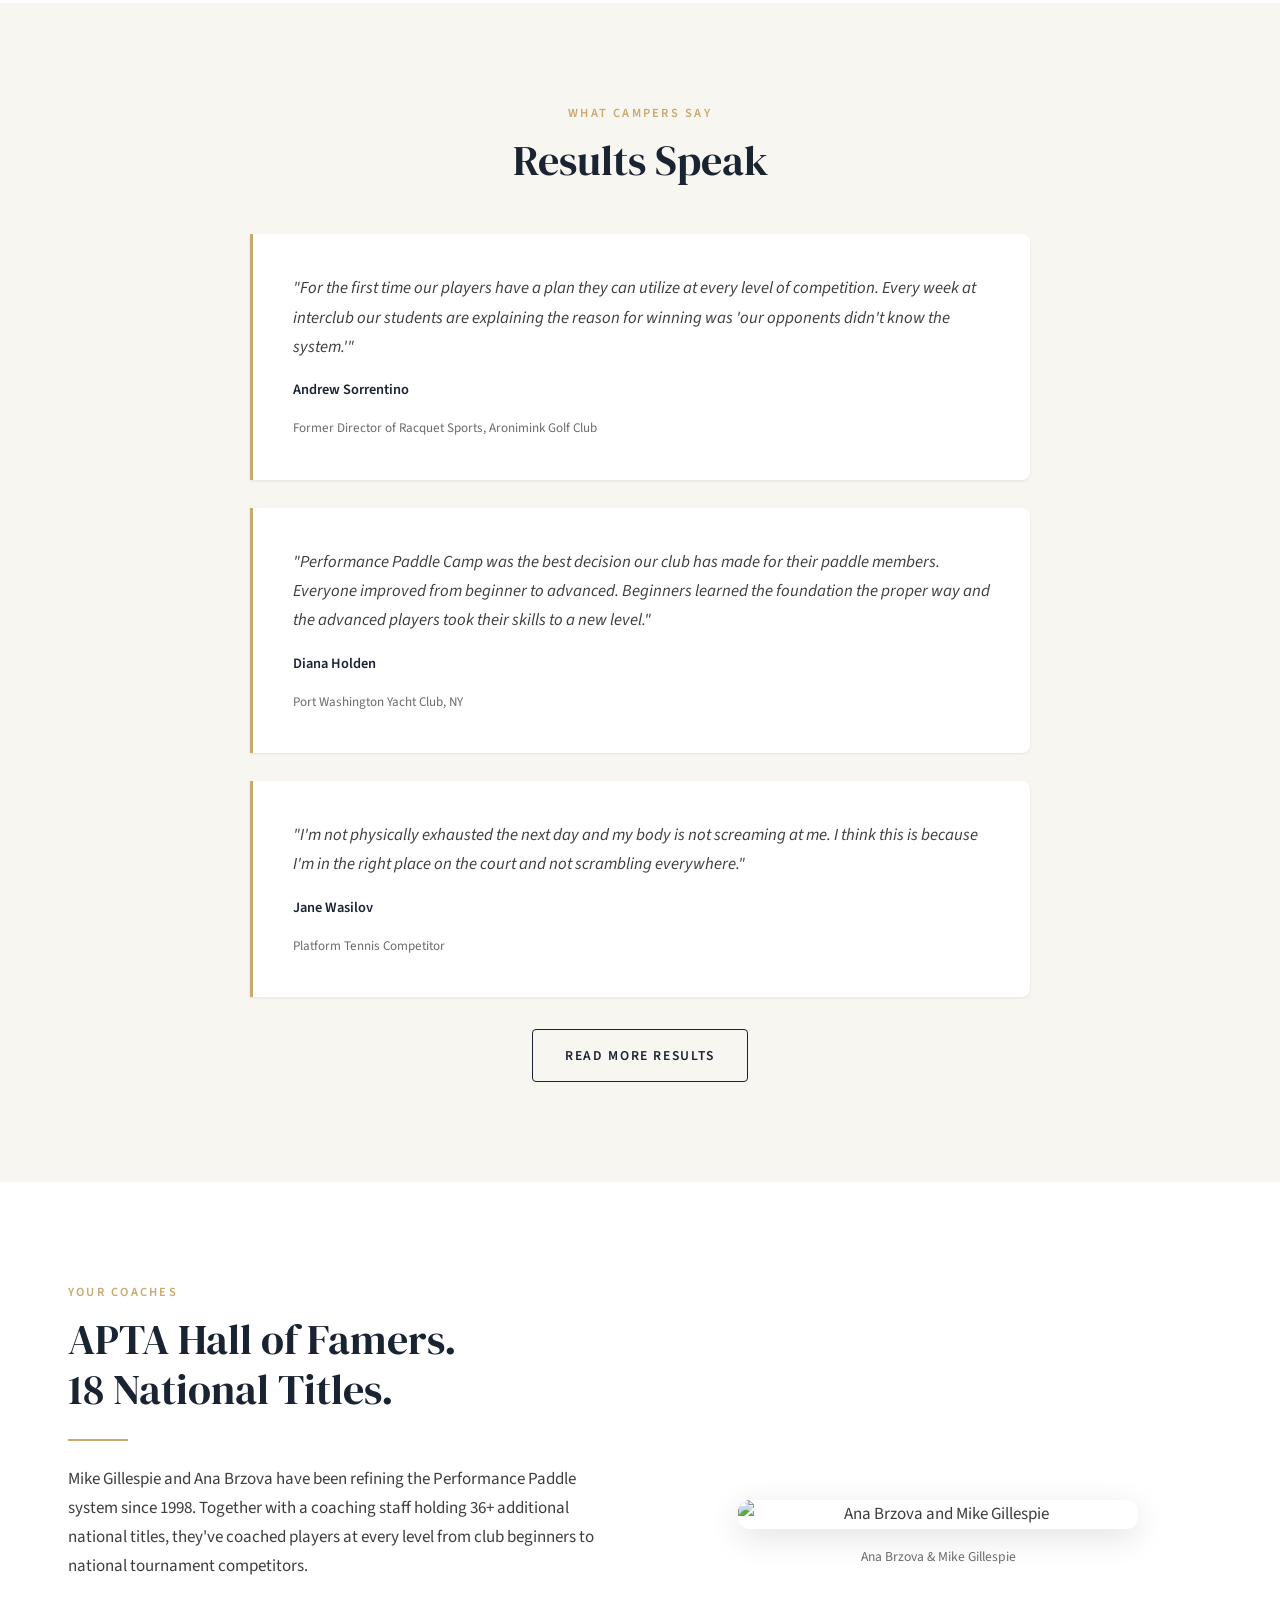
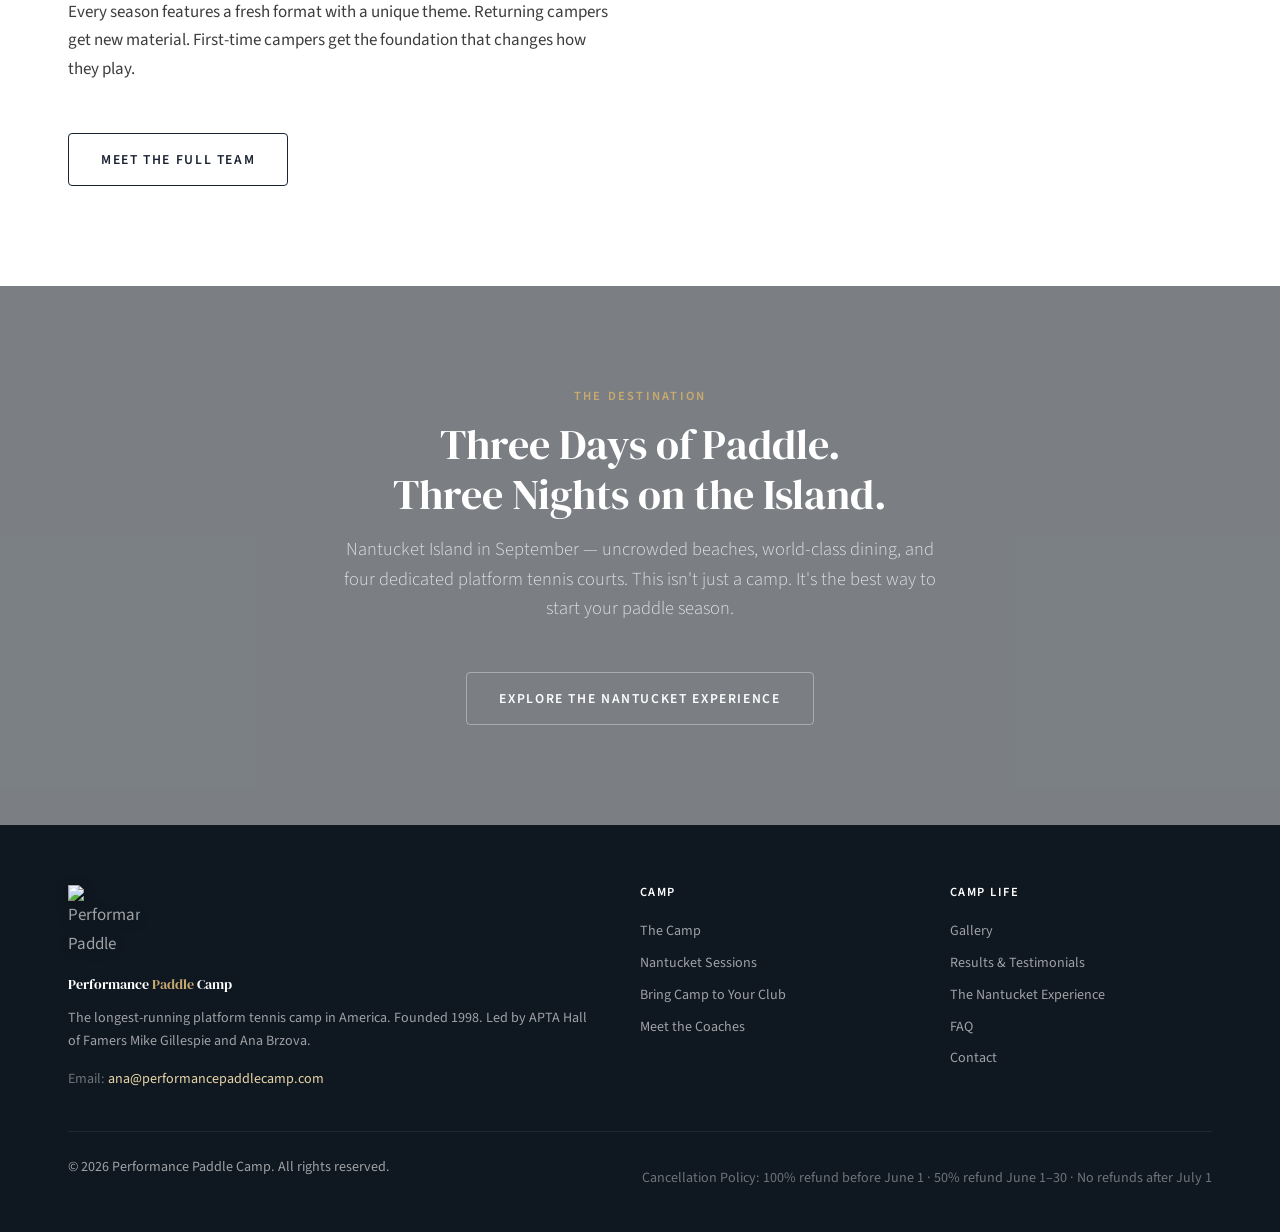
==== commit 397bcfaf: "Add files via upload" ====
--- a/index.html
+++ b/index.html
@@ -46,13 +46,14 @@
     "image": "https://istamenov-svg.github.io/performancepaddlecamp/logo.png"
   }
   </script>
+  <link rel="preload" as="image" href="hero.webp">
 </head>
 <body>
 
   <!-- Navigation -->
   <nav class="nav" role="navigation" aria-label="Main navigation">
     <div class="nav__inner">
-      <a href="index.html" class="nav__brand"><img src="logo.png" alt="Performance Paddle Camp" class="nav__logo" width="68" height="68"><span class="nav__brand-lines"><span class="nav__brand-line1">Performance</span><span class="nav__brand-line2"><span>Paddle</span> Camp</span></span></a>
+      <a href="index.html" class="nav__brand"><img src="logo.webp" alt="Performance Paddle Camp" class="nav__logo" width="68" height="68"><span class="nav__brand-lines"><span class="nav__brand-line1">Performance</span><span class="nav__brand-line2"><span>Paddle</span> Camp</span></span></a>
       <button class="nav__toggle" aria-label="Toggle menu" aria-expanded="false">
         <span></span><span></span><span></span>
       </button>
@@ -71,17 +72,17 @@
         </div>
         <a href="sessions.html" class="nav__cta">Inquire Now</a>
         <a href="https://www.instagram.com/performancepaddlecamp/" target="_blank" rel="noopener" class="nav__instagram" aria-label="Instagram"><svg xmlns="http://www.w3.org/2000/svg" width="22" height="22" viewBox="0 0 24 24" fill="none" stroke="currentColor" stroke-width="1.8" stroke-linecap="round" stroke-linejoin="round"><rect x="2" y="2" width="20" height="20" rx="5" ry="5"/><circle cx="12" cy="12" r="5"/><circle cx="17.5" cy="6.5" r="1.5" fill="currentColor" stroke="none"/></svg></a>
-        <a href="https://xenonpaddle.com" target="_blank" rel="noopener" class="nav__sponsor"><img src="xenon-logo.png" alt="Xenon Paddle - Official Sponsor" class="nav__sponsor-img"></a>
+        <a href="https://xenonpaddle.com" target="_blank" rel="noopener" class="nav__sponsor"><img src="xenon-logo.webp" alt="Xenon Paddle - Official Sponsor" class="nav__sponsor-img"></a>
       </div>
     </div>
   </nav>
 
   <!-- Hero -->
   <header class="hero">
-    <div class="hero__bg" style="background-image: url('hero.jpg'); background-position: right center;"></div>
+    <div class="hero__bg" style="background-image: url('hero.webp'); background-position: right center;"></div>
     <div class="hero__overlay"></div>
     <div class="hero__center-logo">
-      <img src="logo.png" alt="Performance Paddle Camp — Nantucket" class="hero__logo" width="252" height="252">
+      <img src="logo.webp" alt="Performance Paddle Camp — Nantucket" class="hero__logo" width="252" height="252">
       <span class="eyebrow">Est. 1998 · 28th Season</span>
     </div>
     <div class="hero__left-content">
@@ -94,9 +95,9 @@
         </div>
         <div class="hero__proof">
           <span class="hero__proof-item">28 Seasons</span>
-          <span class="hero__proof-item">17 National Titles</span>
+          <span class="hero__proof-item">18 National Titles</span>
           <span class="hero__proof-item">APTA Hall of Fame</span>
-          <span class="hero__proof-item">53 Staff National Titles</span>
+          <span class="hero__proof-item">54 Staff National Titles</span>
         </div>
       </div>
     </div>
@@ -128,7 +129,7 @@
         </div>
       </div>
       <a href="https://xenonpaddle.com" target="_blank" rel="noopener" class="countdown-bar__sponsor">
-        <img src="xenon-logo.png" alt="Xenon Paddle" class="countdown-bar__sponsor-img">
+        <img src="xenon-logo.webp" alt="Xenon Paddle" class="countdown-bar__sponsor-img">
       </a>
     </div>
   </div>
@@ -142,7 +143,7 @@
       </div>
       <div class="grid-2 fade-in">
         <div class="service-block">
-          <div class="service-block__bg" style="background-image: url('nantucket-group.jpg');"></div>
+          <div class="service-block__bg" style="background-image: url('nantucket-group.webp');"></div>
           <div class="service-block__overlay"></div>
           <div class="service-block__content">
             <h3>Nantucket Destination Camp</h3>
@@ -151,7 +152,7 @@
           </div>
         </div>
         <div class="service-block">
-          <div class="service-block__bg" style="background-image: url('club-courts.jpg');"></div>
+          <div class="service-block__bg" style="background-image: url('club-courts.webp');"></div>
           <div class="service-block__overlay"></div>
           <div class="service-block__content">
             <h3>We Come to You</h3>
@@ -174,17 +175,17 @@
       <div class="grid-3 fade-in">
         <div class="text-center">
           <div class="card__icon mx-auto" style="background: rgba(255,255,255,0.08); color: var(--sand-light);">⚡</div>
-          <h4 style="color: var(--white); margin-bottom: 10px;">Partnership Over Individual Play</h4>
+          <h3 style="color: var(--white); margin-bottom: 10px; font-size: 1.1rem;">Partnership Over Individual Play</h3>
           <p style="color: rgba(255,255,255,0.65); font-size: 0.92rem;">Paddle is a doubles game. We teach you how to move, communicate, and execute as a team. You'll learn where to be, when to switch, and how to make your partner better.</p>
         </div>
         <div class="text-center">
           <div class="card__icon mx-auto" style="background: rgba(255,255,255,0.08); color: var(--sand-light);">◎</div>
-          <h4 style="color: var(--white); margin-bottom: 10px;">Positioning Over Power</h4>
+          <h3 style="color: var(--white); margin-bottom: 10px; font-size: 1.1rem;">Positioning Over Power</h3>
           <p style="color: rgba(255,255,255,0.65); font-size: 0.92rem;">Court positioning wins more points than big shots. We drill the exact spots that give you control of the point — on offense and defense — until they become automatic.</p>
         </div>
         <div class="text-center">
           <div class="card__icon mx-auto" style="background: rgba(255,255,255,0.08); color: var(--sand-light);">♟</div>
-          <h4 style="color: var(--white); margin-bottom: 10px;">Strategy Over Strokes</h4>
+          <h3 style="color: var(--white); margin-bottom: 10px; font-size: 1.1rem;">Strategy Over Strokes</h3>
           <p style="color: rgba(255,255,255,0.65); font-size: 0.92rem;">Knowing what shot to hit matters more than how hard you hit it. We teach shot selection, screen patterns, and how to think 2–3 shots ahead in every rally.</p>
         </div>
       </div>
@@ -273,14 +274,14 @@
       <div class="grid-2 fade-in" style="align-items: center;">
         <div>
           <span class="eyebrow">Your Coaches</span>
-          <h2>APTA Hall of Famers.<br>17 National Titles.</h2>
+          <h2>APTA Hall of Famers.<br>18 National Titles.</h2>
           <div class="divider"></div>
           <p>Mike Gillespie and Ana Brzova have been refining the Performance Paddle system since 1998. Together with a coaching staff holding 36+ additional national titles, they've coached players at every level from club beginners to national tournament competitors.</p>
           <p>Every season features a fresh format with a unique theme. Returning campers get new material. First-time campers get the foundation that changes how they play.</p>
           <a href="coaches.html" class="btn btn--outline-dark mt-md" style="display: inline-block;">Meet the Full Team</a>
         </div>
         <div class="text-center">
-          <img src="ana-michael.jpg" alt="Ana Brzova and Mike Gillespie" class="coaches-preview__photo" loading="lazy">
+          <img src="ana-michael.webp" alt="Ana Brzova and Mike Gillespie" class="coaches-preview__photo" loading="lazy">
           <p class="mt-sm" style="font-size: 0.85rem; color: var(--text-light);">Ana Brzova & Mike Gillespie</p>
         </div>
       </div>
@@ -288,7 +289,7 @@
   </section>
 
   <!-- Nantucket Teaser -->
-  <section class="section section--photo" style="background-image: url('nantucket-beach.jpg');">
+  <section class="section section--photo" style="background-image: url('nantucket-beach.webp');">
     <div class="section--photo__overlay"></div>
     <div class="container text-center fade-in" style="position: relative; z-index: 2;">
       <span class="eyebrow">The Destination</span>
@@ -303,7 +304,7 @@
     <div class="container">
       <div class="footer__inner">
         <div>
-          <img src="logo.png" alt="Performance Paddle Camp" class="footer__logo" width="72" height="72" loading="lazy"><p class="footer__brand">Performance <span>Paddle</span> Camp</p>
+          <img src="logo.webp" alt="Performance Paddle Camp" class="footer__logo" width="72" height="72" loading="lazy"><p class="footer__brand">Performance <span>Paddle</span> Camp</p>
           <p>The longest-running platform tennis camp in America. Founded 1998. Led by APTA Hall of Famers Mike Gillespie and Ana Brzova.</p>
           <p class="mt-sm" style="color: rgba(255,255,255,0.4);">Email: <a href="mailto:ana@performancepaddlecamp.com" style="color: var(--sand-light);">ana@performancepaddlecamp.com</a></p>
         </div>
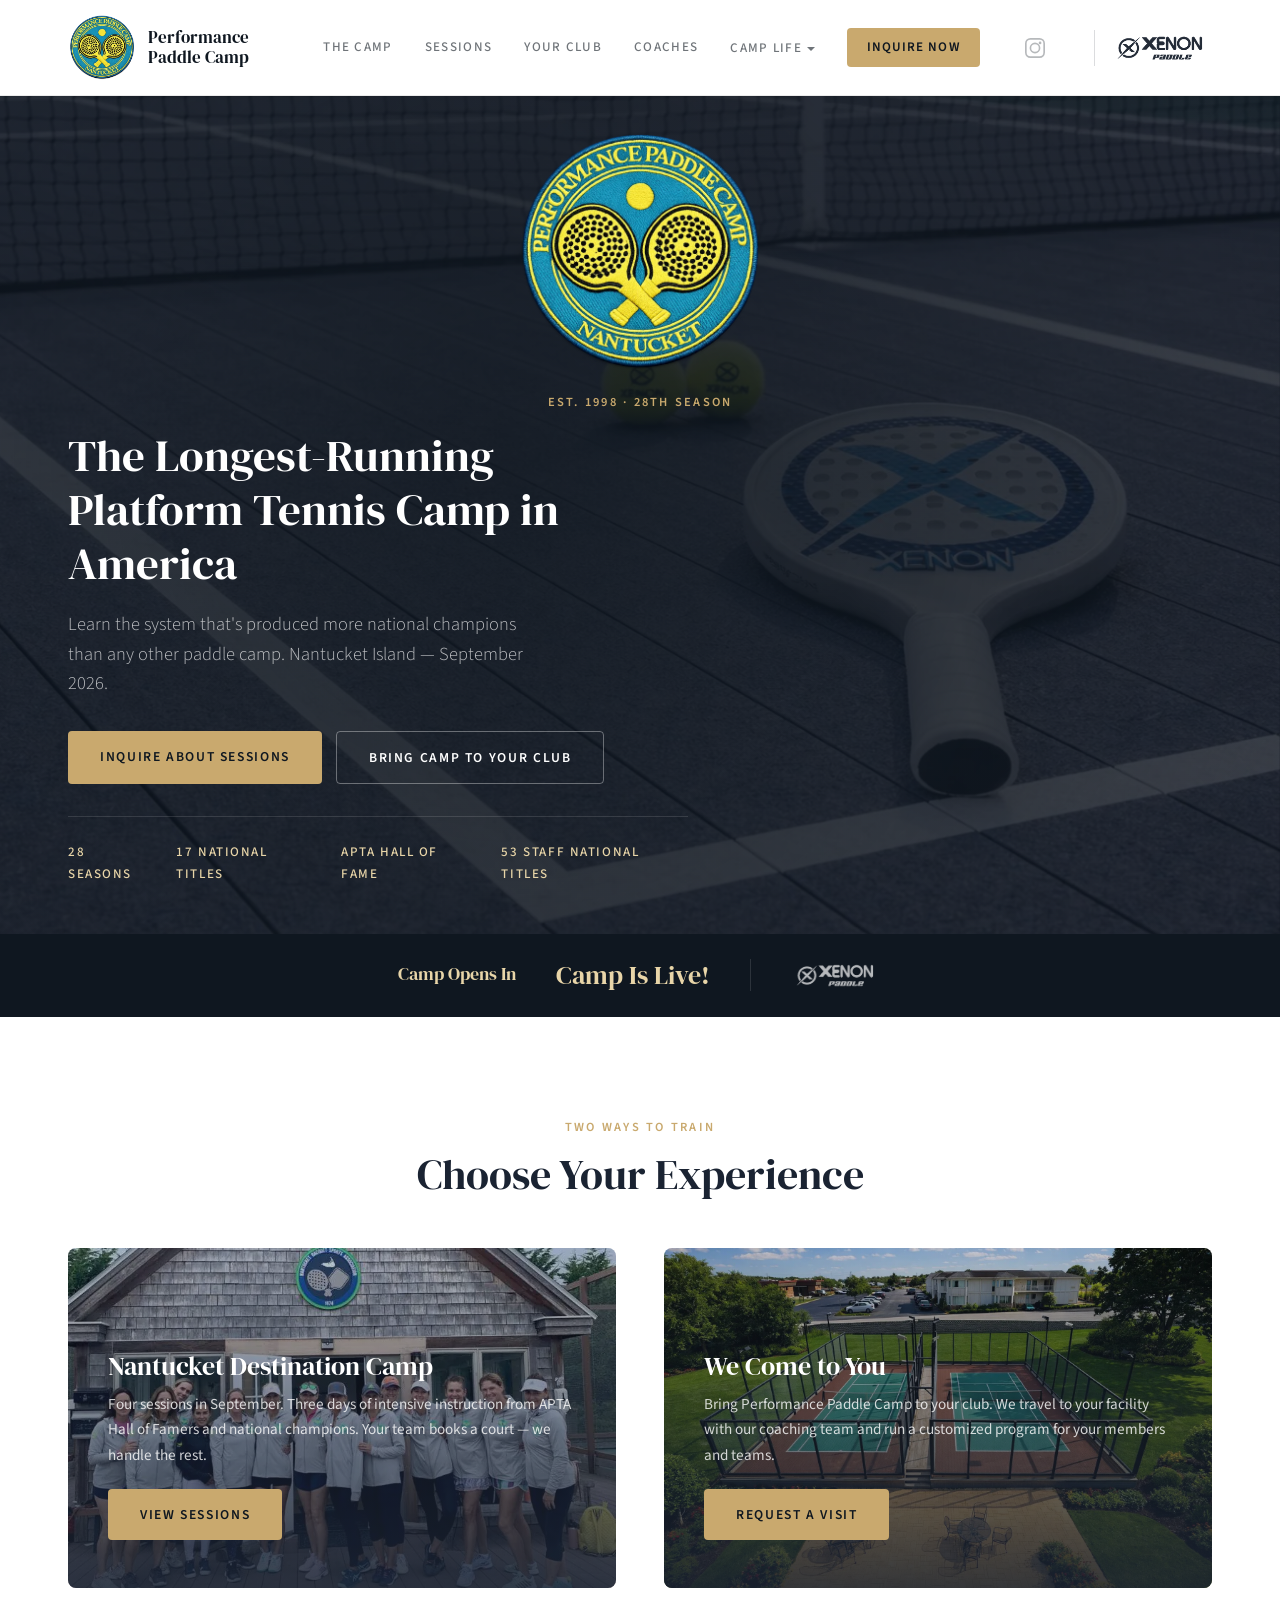
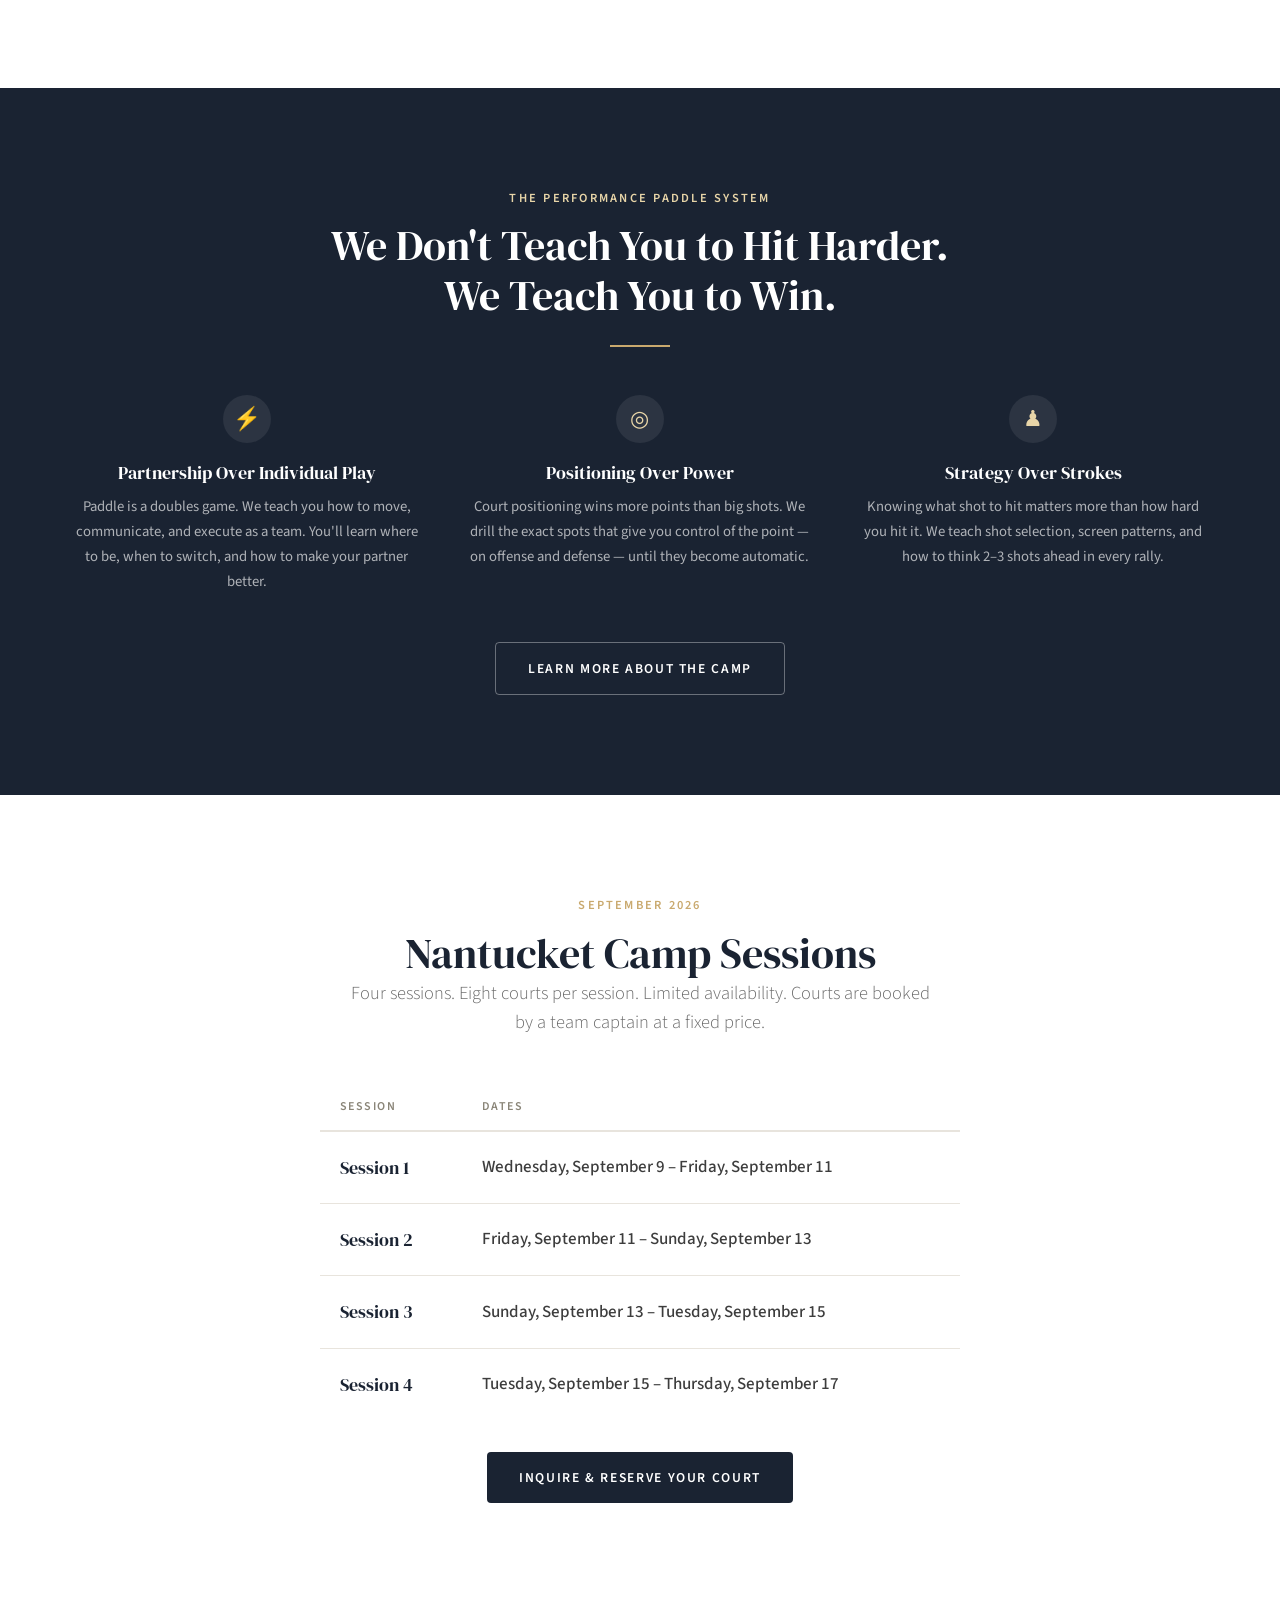
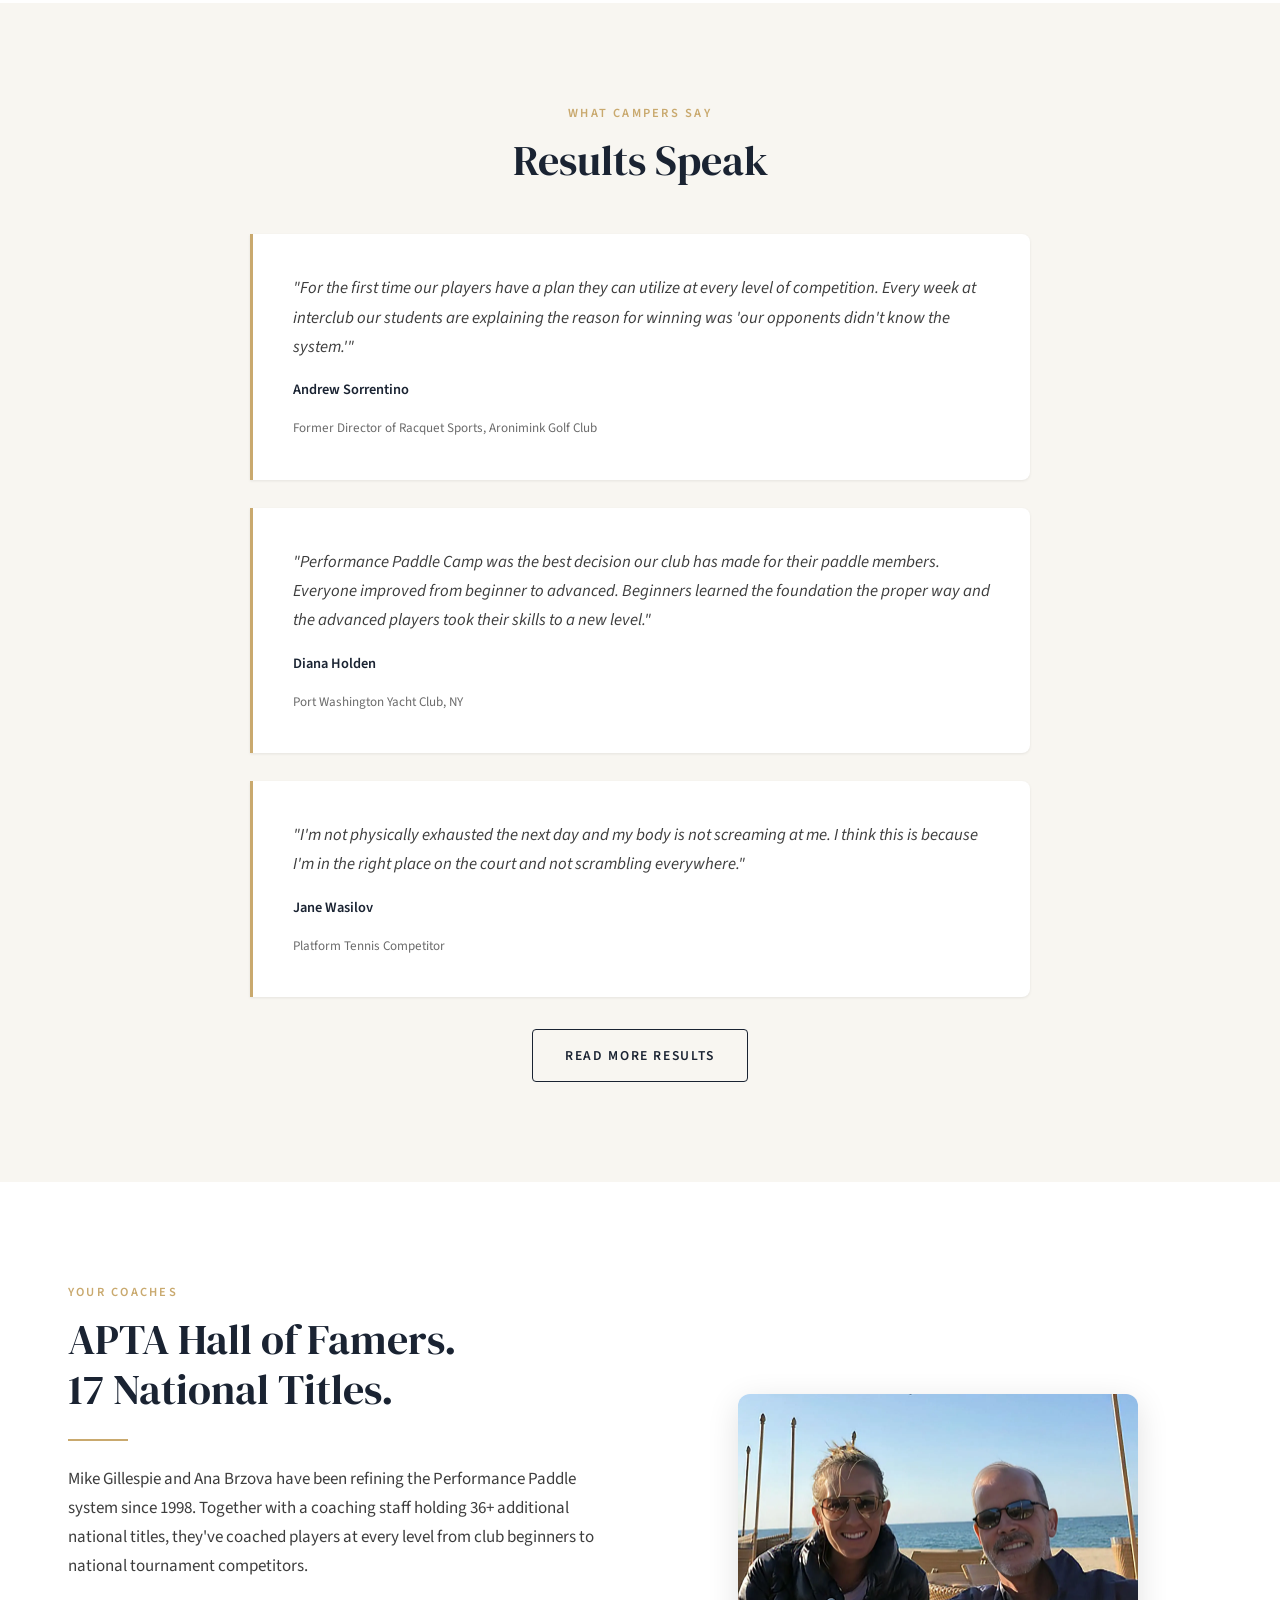
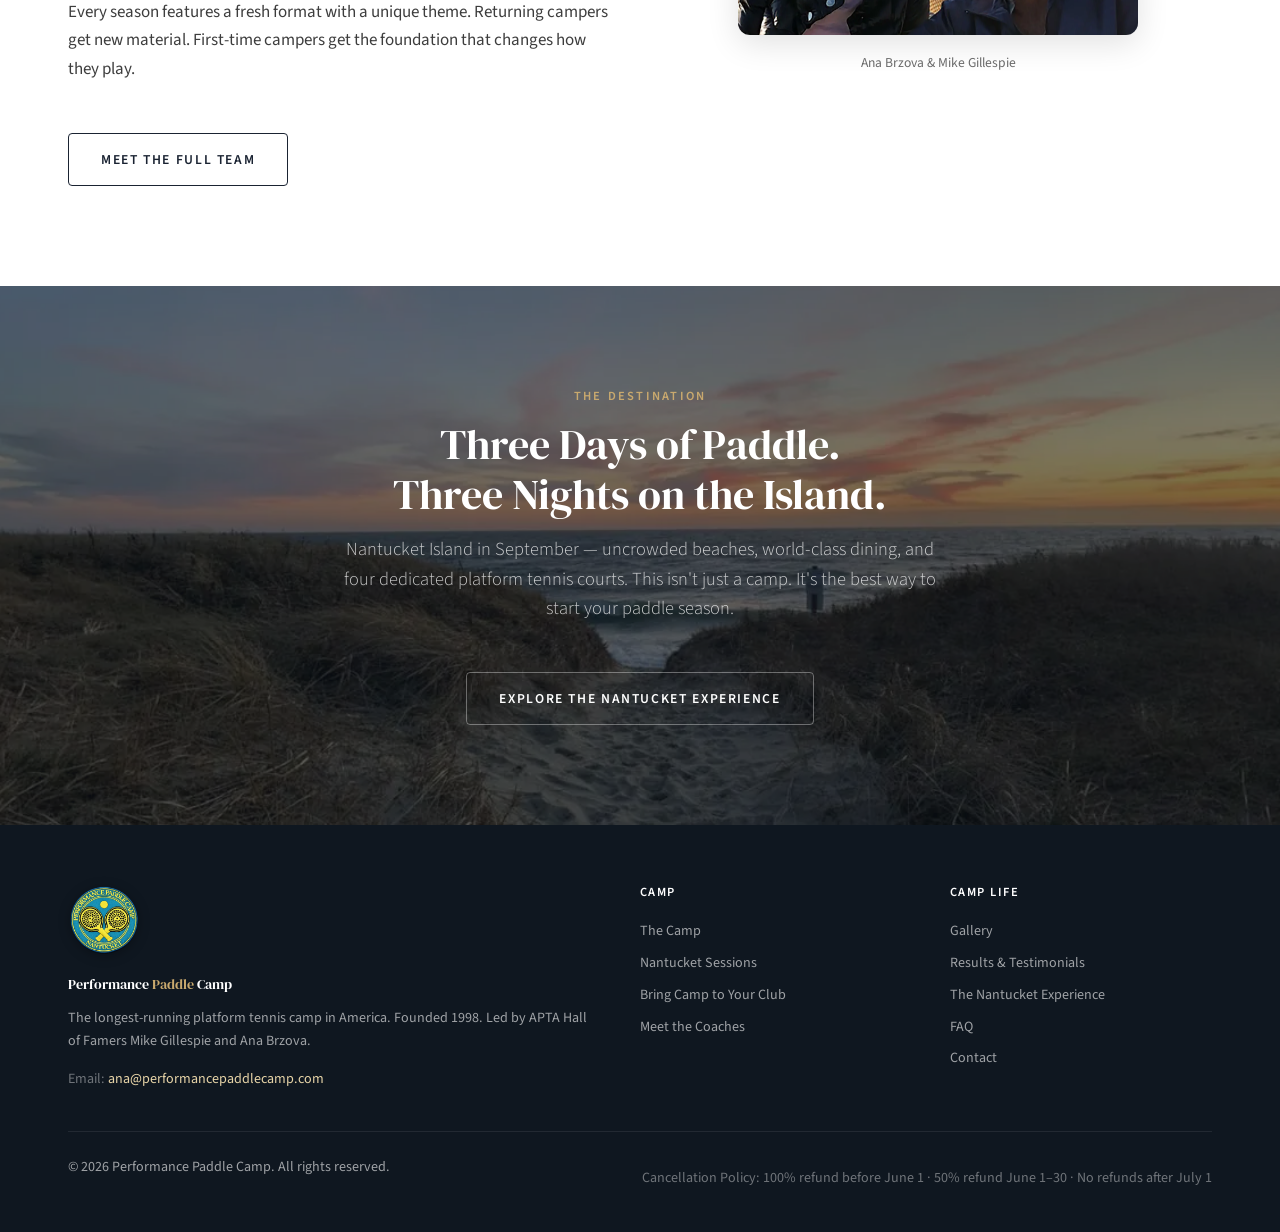
==== commit 6c8fd921: "Add files via upload" ====
--- a/index.html
+++ b/index.html
@@ -95,9 +95,9 @@
         </div>
         <div class="hero__proof">
           <span class="hero__proof-item">28 Seasons</span>
-          <span class="hero__proof-item">18 National Titles</span>
+          <span class="hero__proof-item">17 National Titles</span>
           <span class="hero__proof-item">APTA Hall of Fame</span>
-          <span class="hero__proof-item">54 Staff National Titles</span>
+          <span class="hero__proof-item">53 Staff National Titles</span>
         </div>
       </div>
     </div>
@@ -274,7 +274,7 @@
       <div class="grid-2 fade-in" style="align-items: center;">
         <div>
           <span class="eyebrow">Your Coaches</span>
-          <h2>APTA Hall of Famers.<br>18 National Titles.</h2>
+          <h2>APTA Hall of Famers.<br>17 National Titles.</h2>
           <div class="divider"></div>
           <p>Mike Gillespie and Ana Brzova have been refining the Performance Paddle system since 1998. Together with a coaching staff holding 36+ additional national titles, they've coached players at every level from club beginners to national tournament competitors.</p>
           <p>Every season features a fresh format with a unique theme. Returning campers get new material. First-time campers get the foundation that changes how they play.</p>
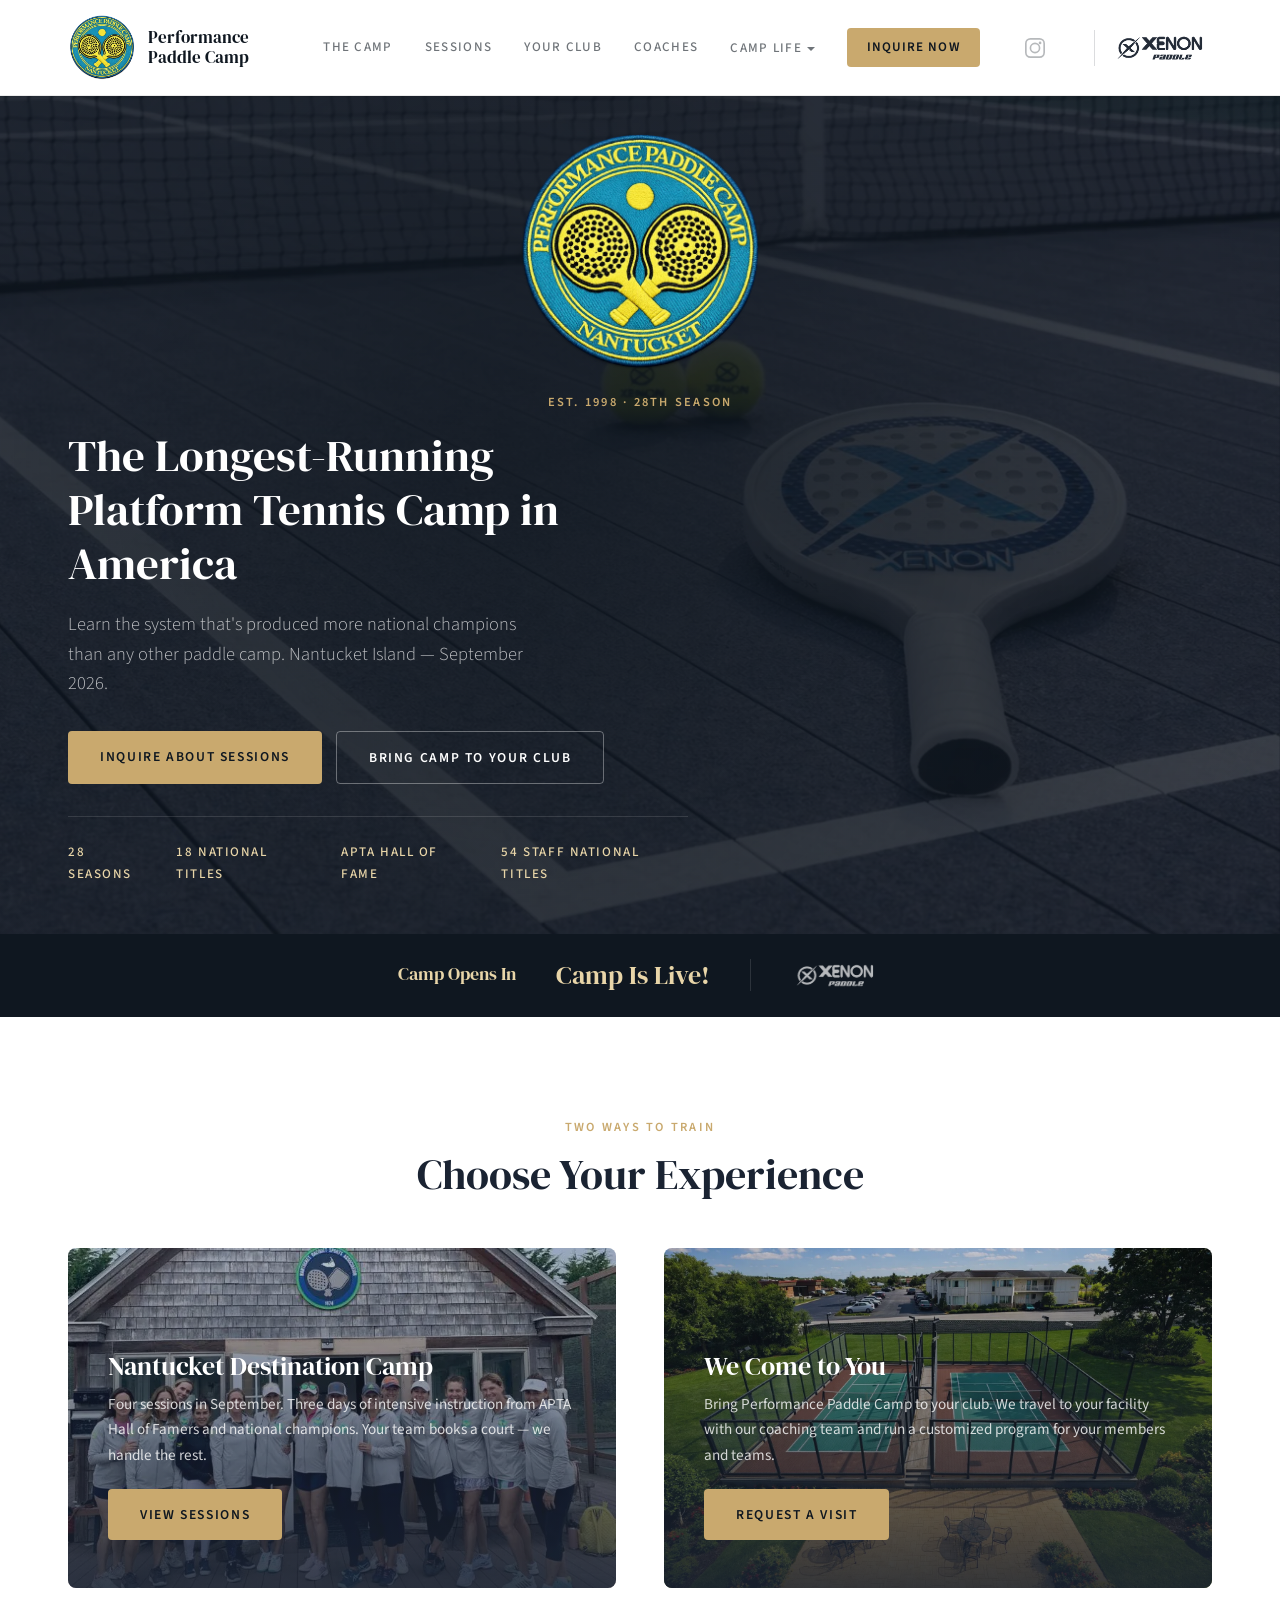
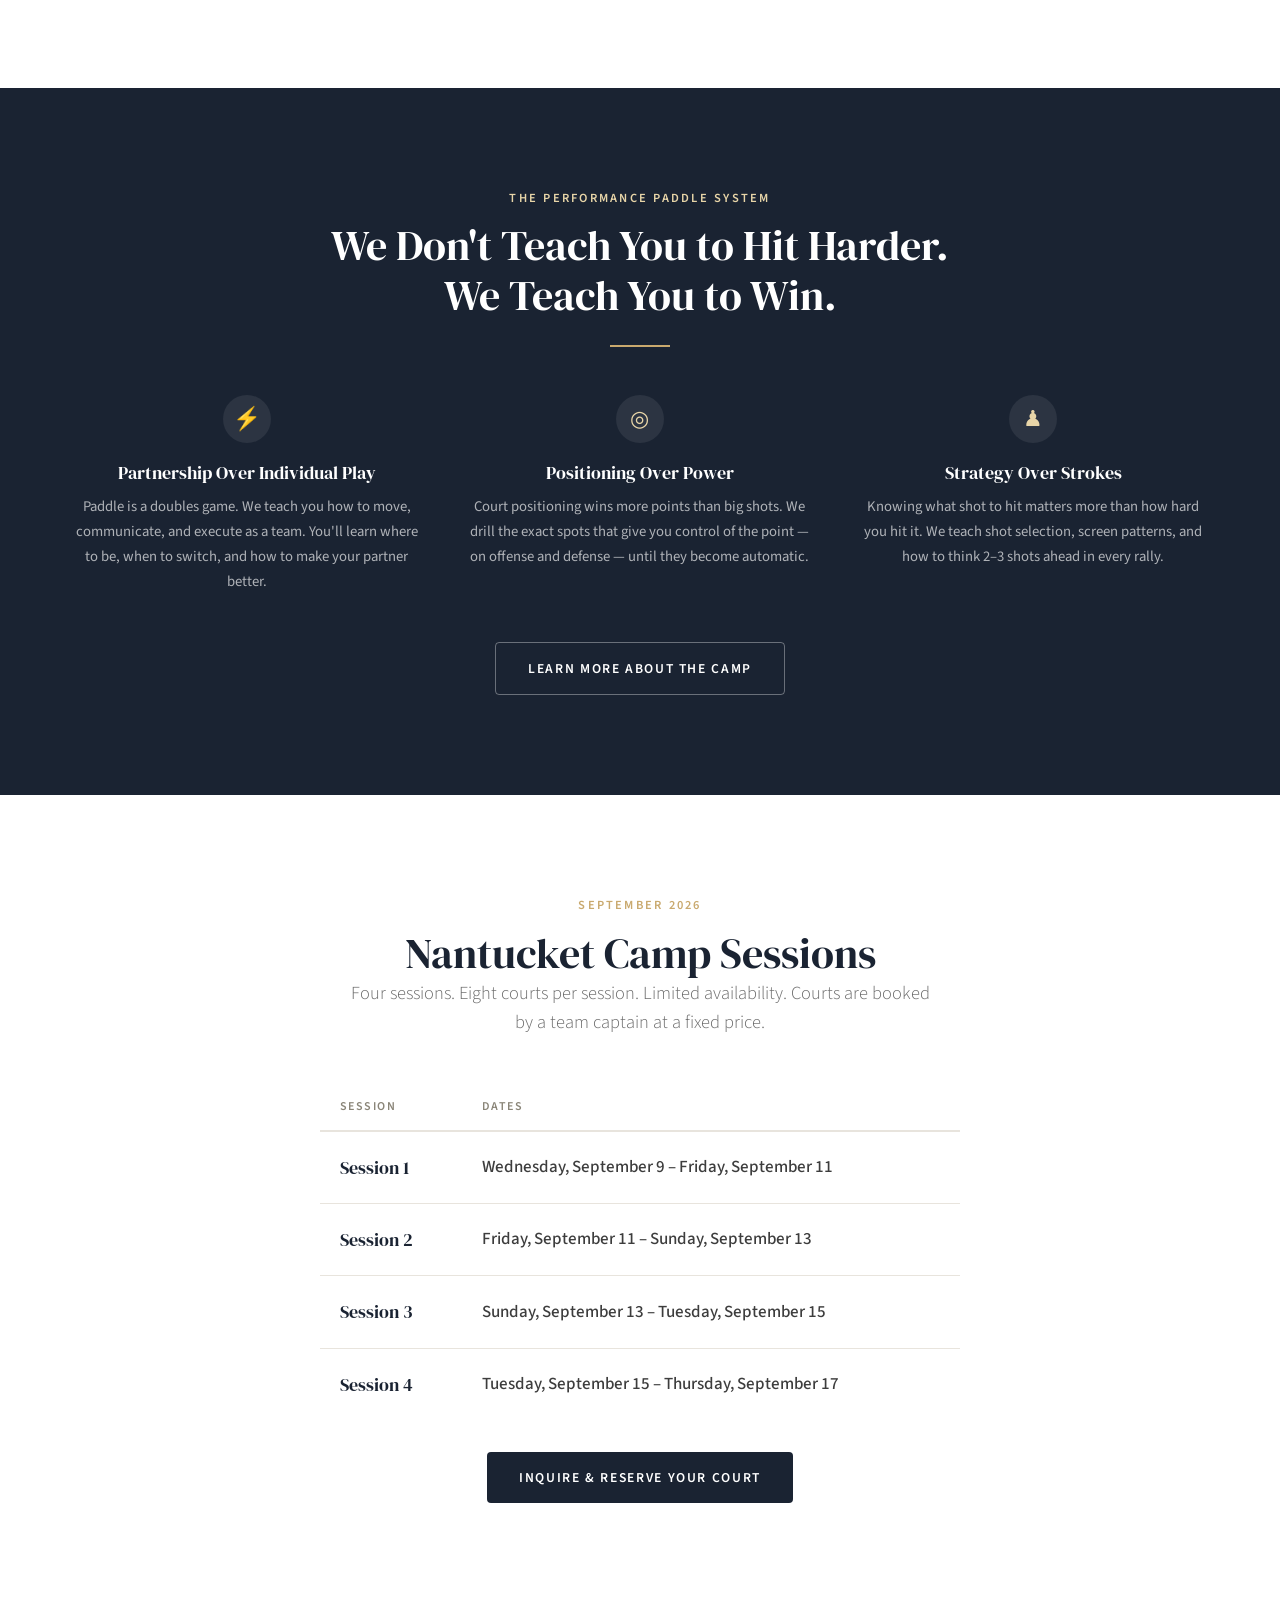
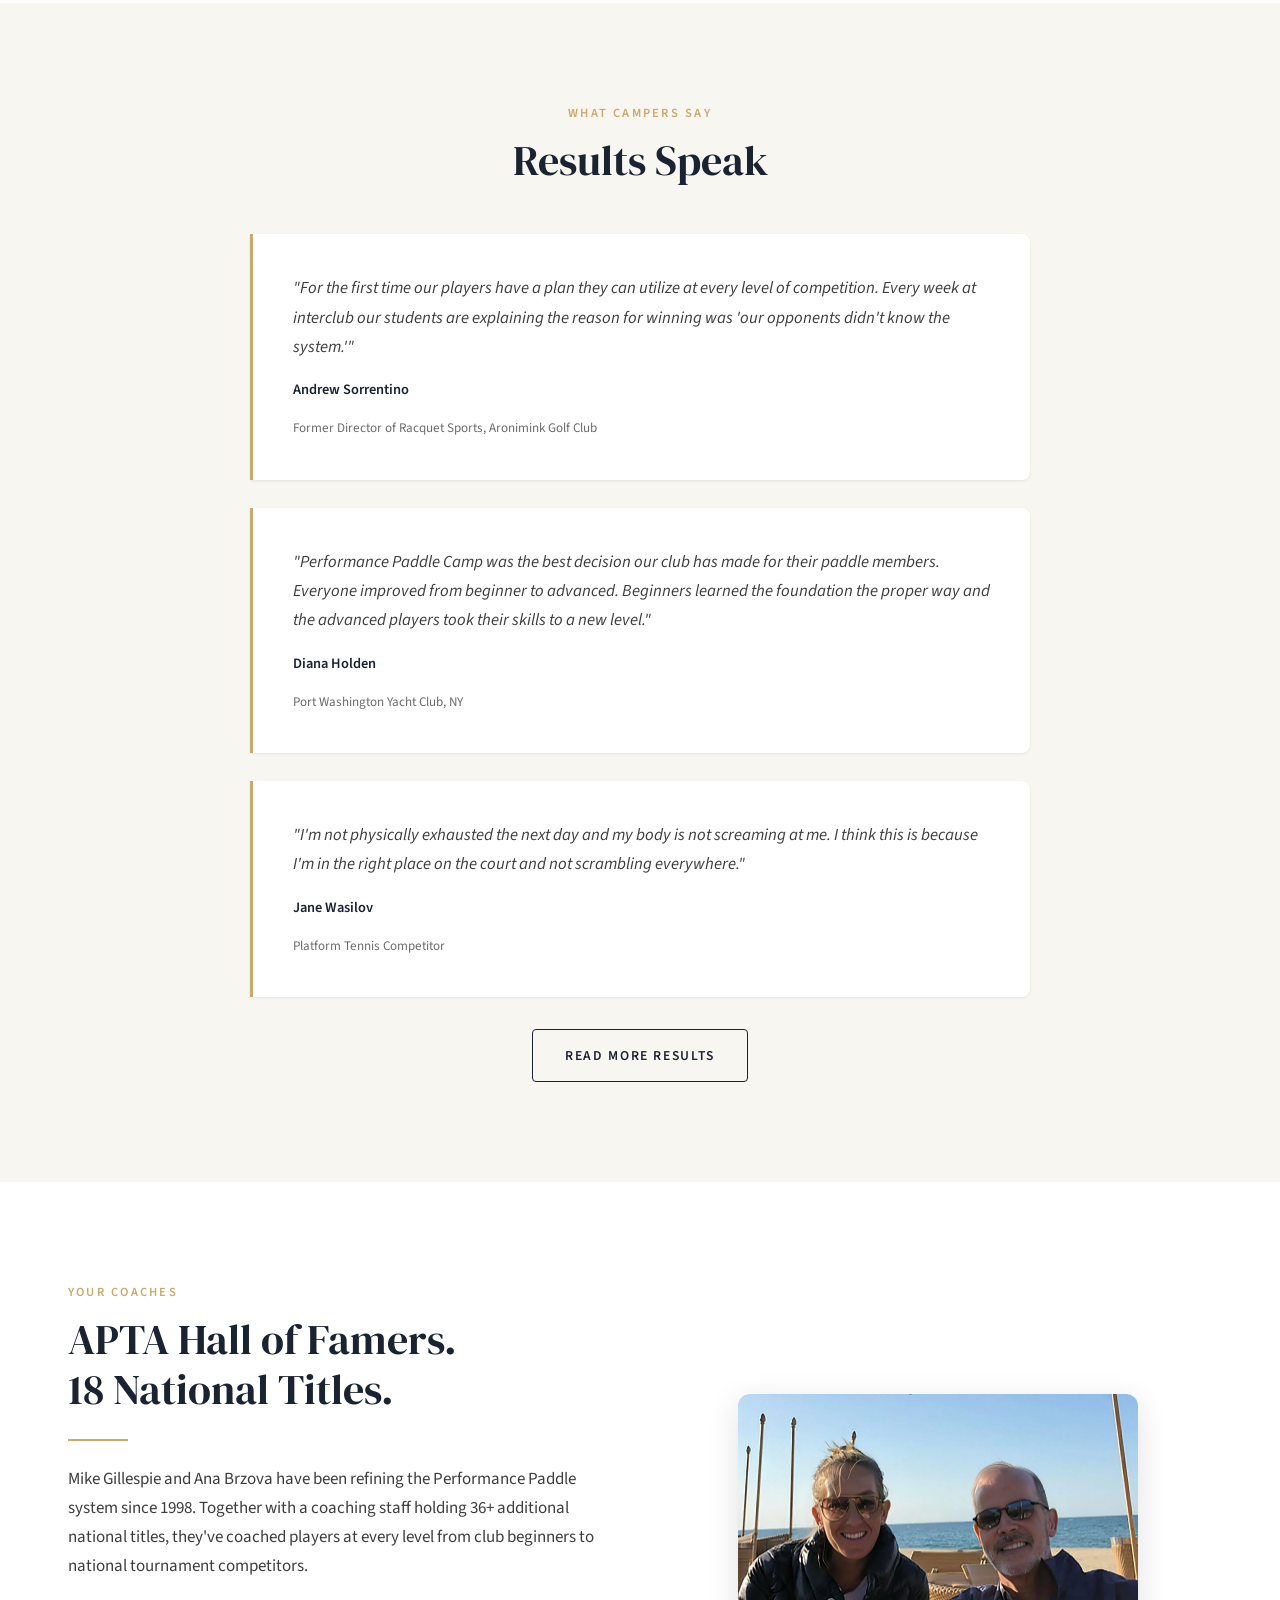
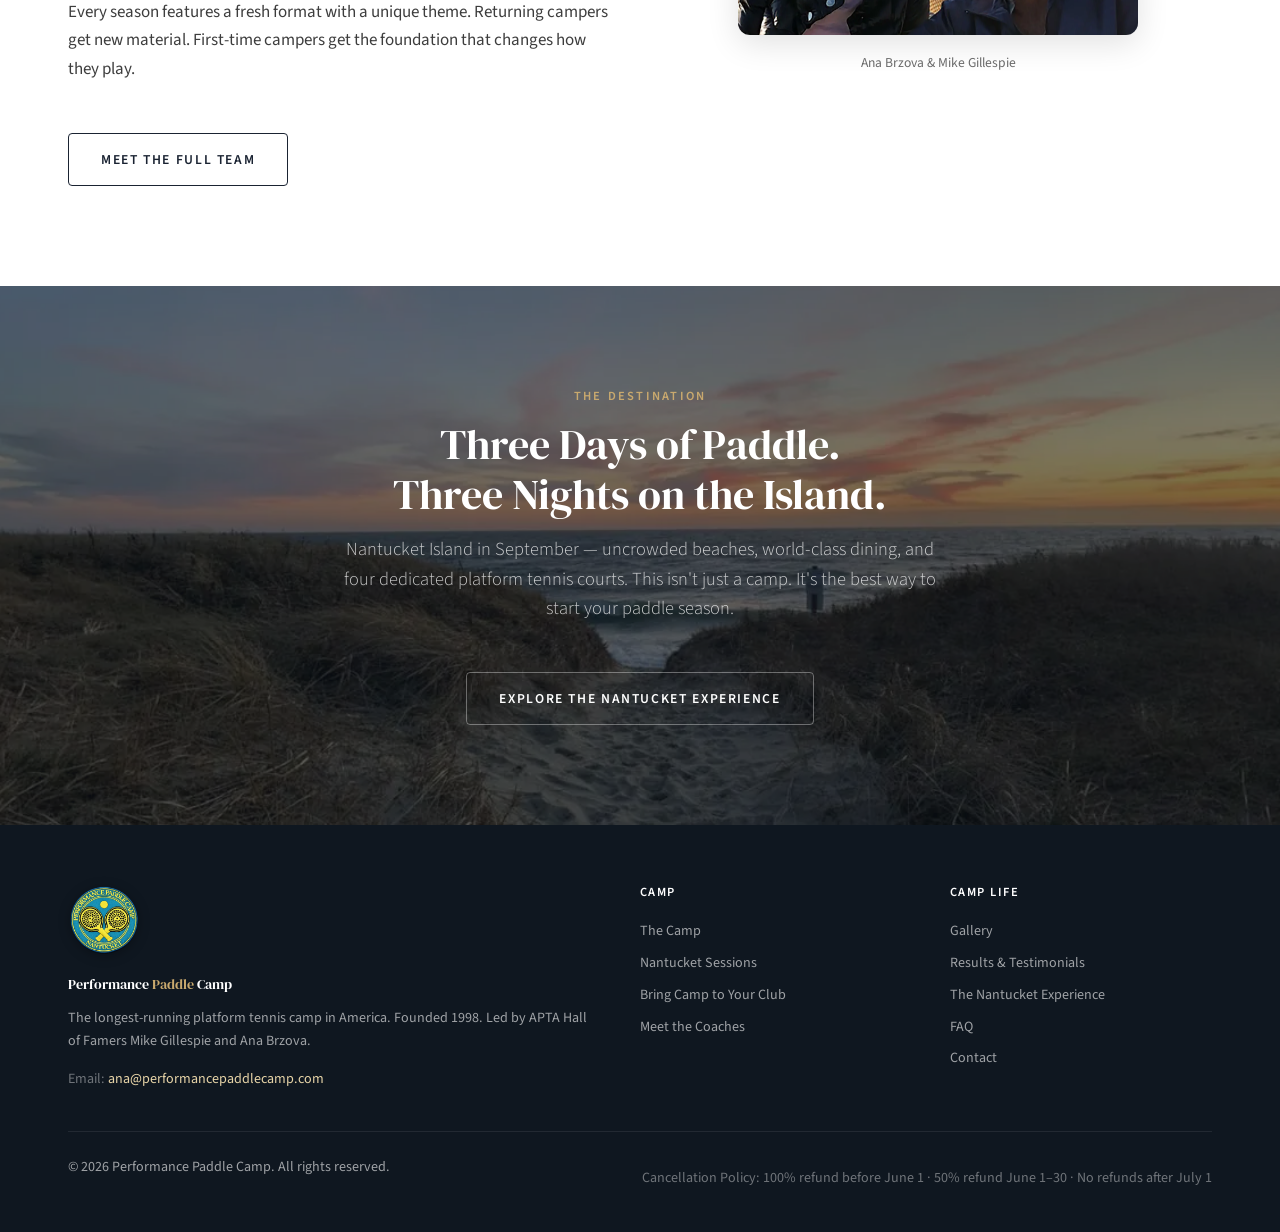
==== commit c7dedc05: "Add files via upload" ====
--- a/index.html
+++ b/index.html
@@ -95,9 +95,9 @@
         </div>
         <div class="hero__proof">
           <span class="hero__proof-item">28 Seasons</span>
-          <span class="hero__proof-item">17 National Titles</span>
+          <span class="hero__proof-item">18 National Titles</span>
           <span class="hero__proof-item">APTA Hall of Fame</span>
-          <span class="hero__proof-item">53 Staff National Titles</span>
+          <span class="hero__proof-item">54 Staff National Titles</span>
         </div>
       </div>
     </div>
@@ -274,7 +274,7 @@
       <div class="grid-2 fade-in" style="align-items: center;">
         <div>
           <span class="eyebrow">Your Coaches</span>
-          <h2>APTA Hall of Famers.<br>17 National Titles.</h2>
+          <h2>APTA Hall of Famers.<br>18 National Titles.</h2>
           <div class="divider"></div>
           <p>Mike Gillespie and Ana Brzova have been refining the Performance Paddle system since 1998. Together with a coaching staff holding 36+ additional national titles, they've coached players at every level from club beginners to national tournament competitors.</p>
           <p>Every season features a fresh format with a unique theme. Returning campers get new material. First-time campers get the foundation that changes how they play.</p>
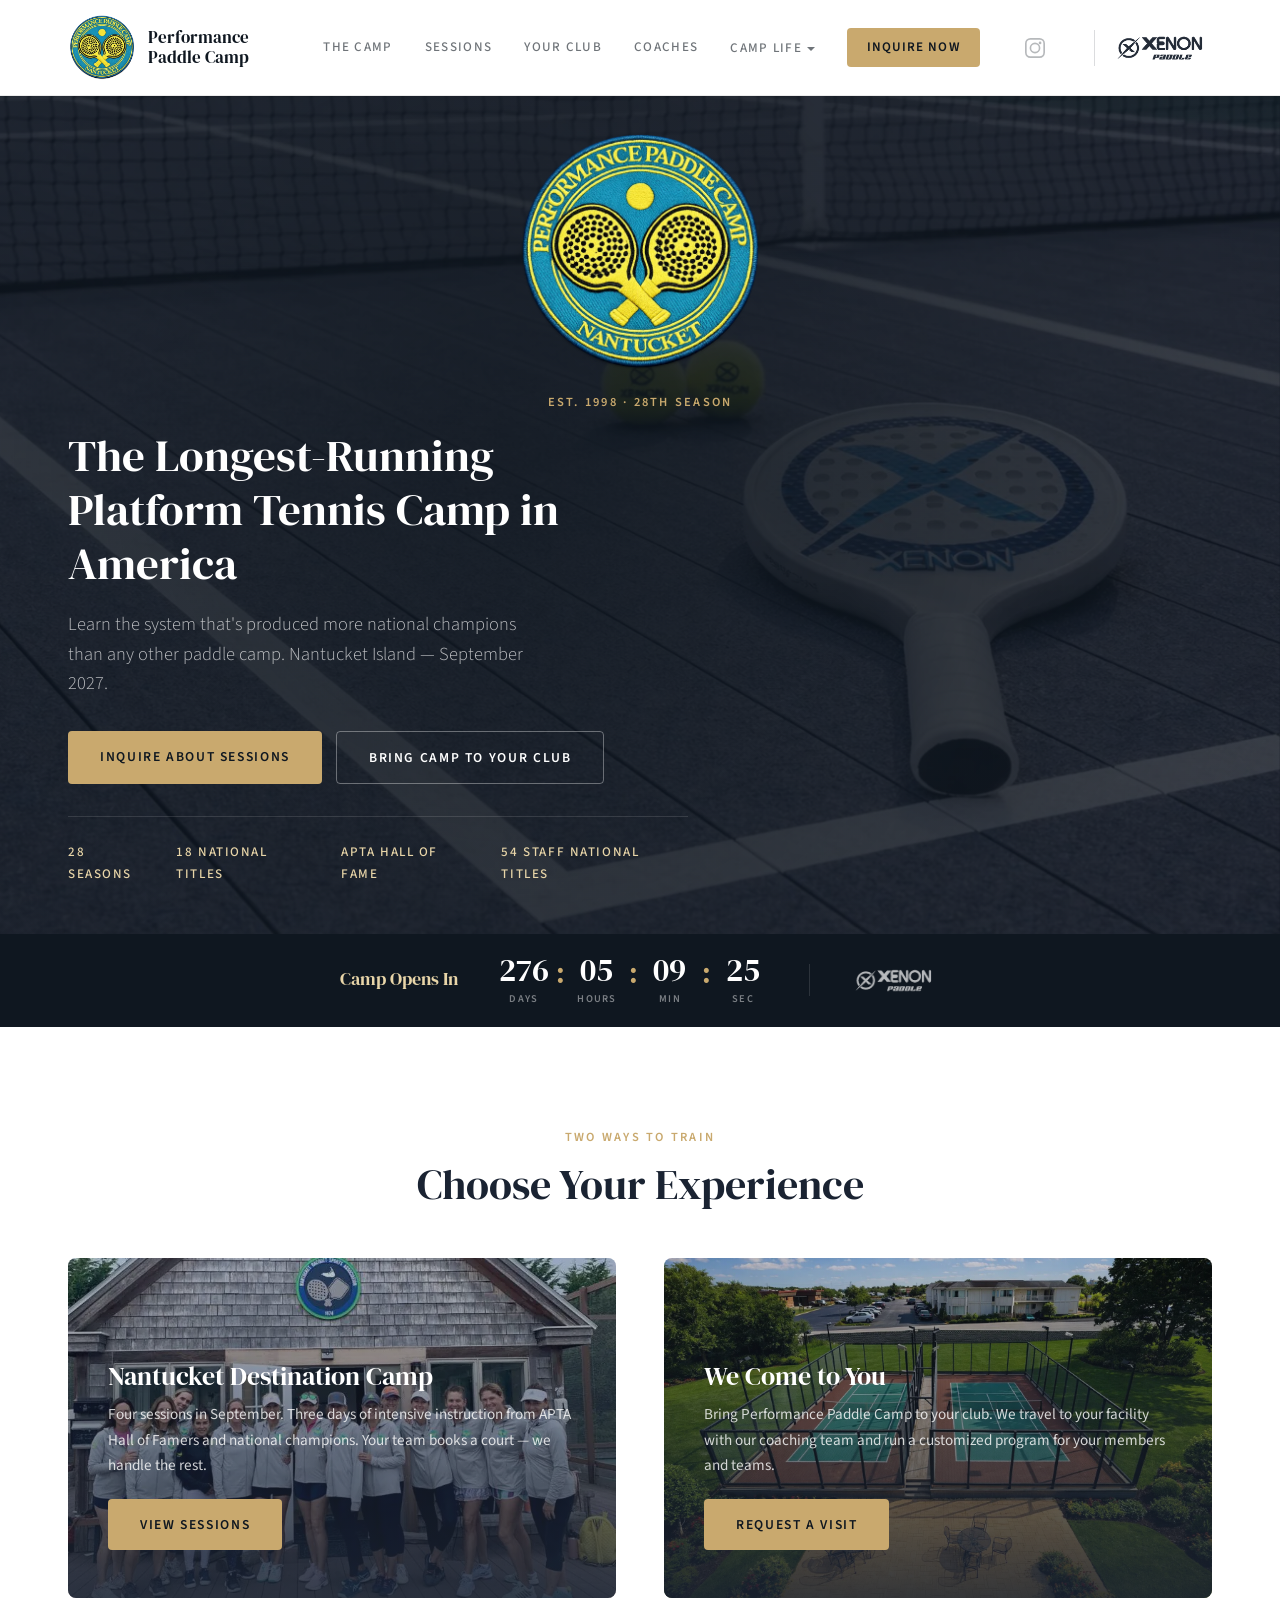
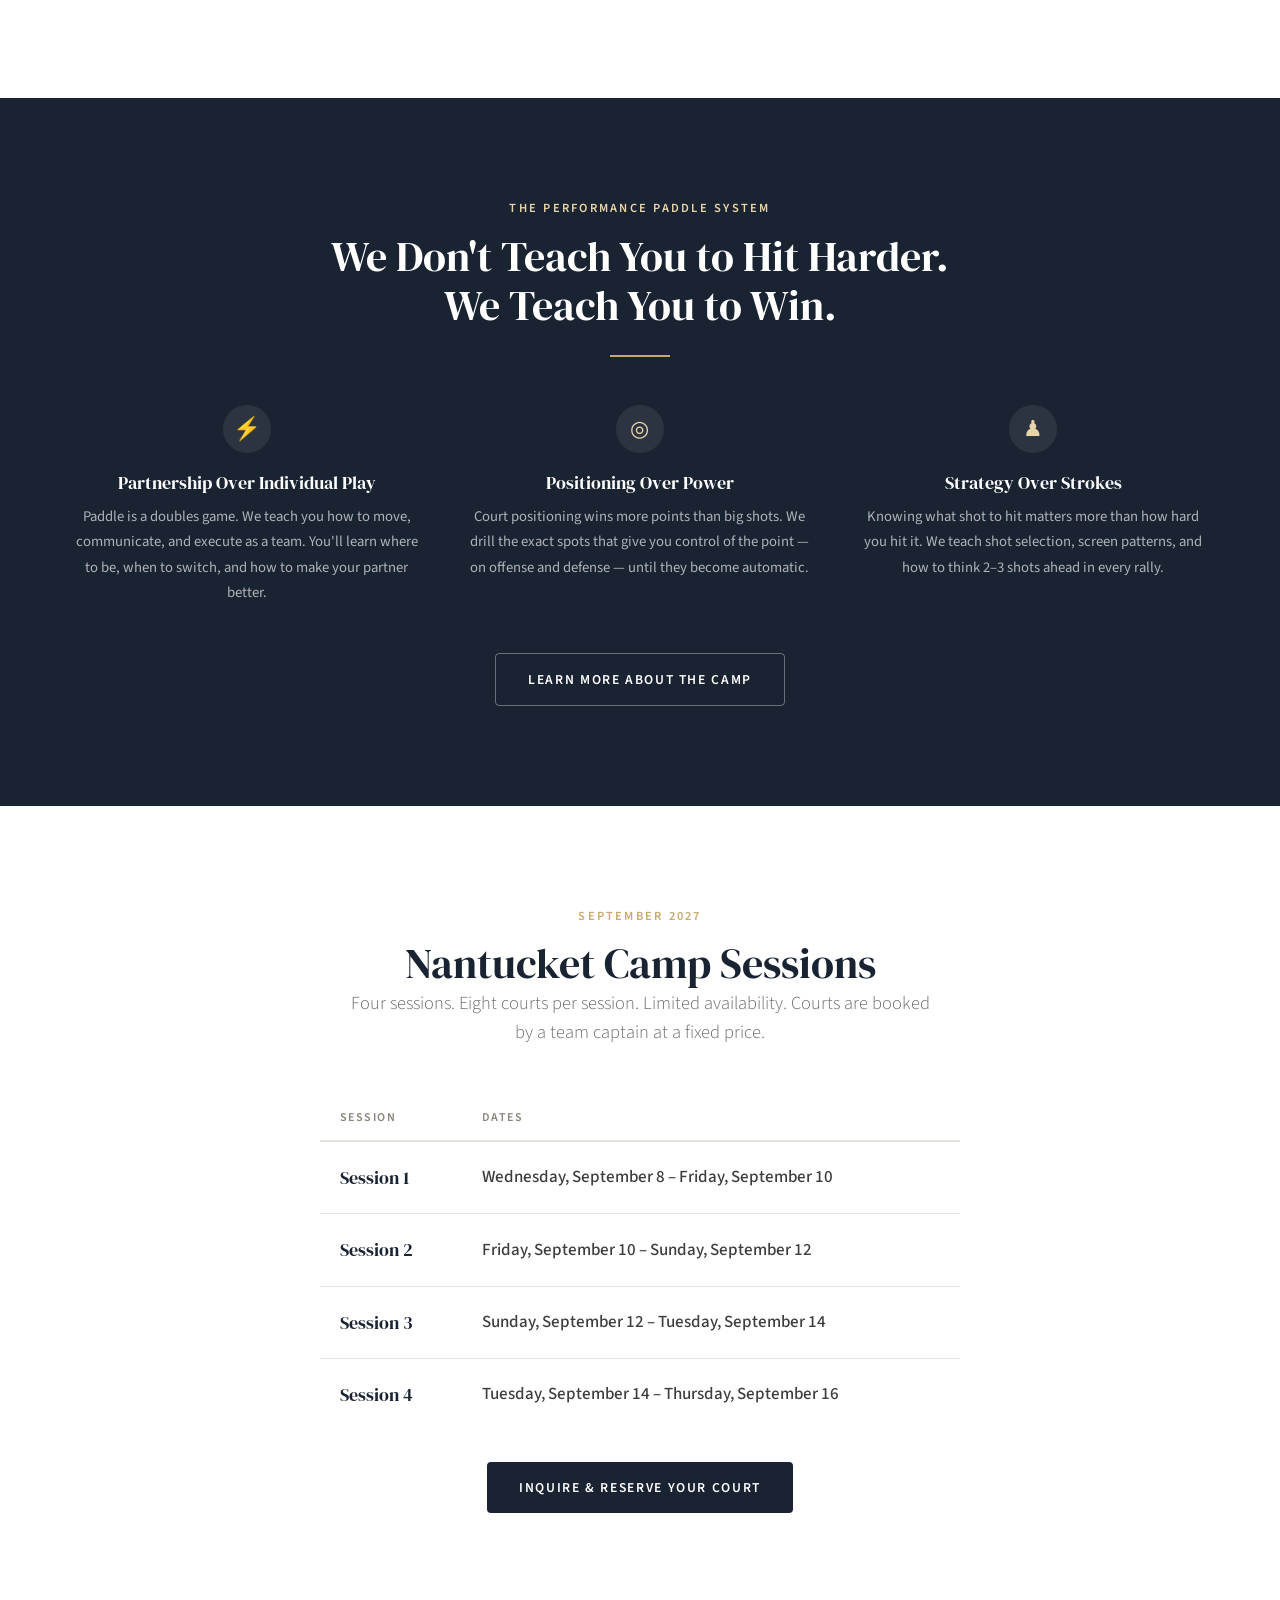
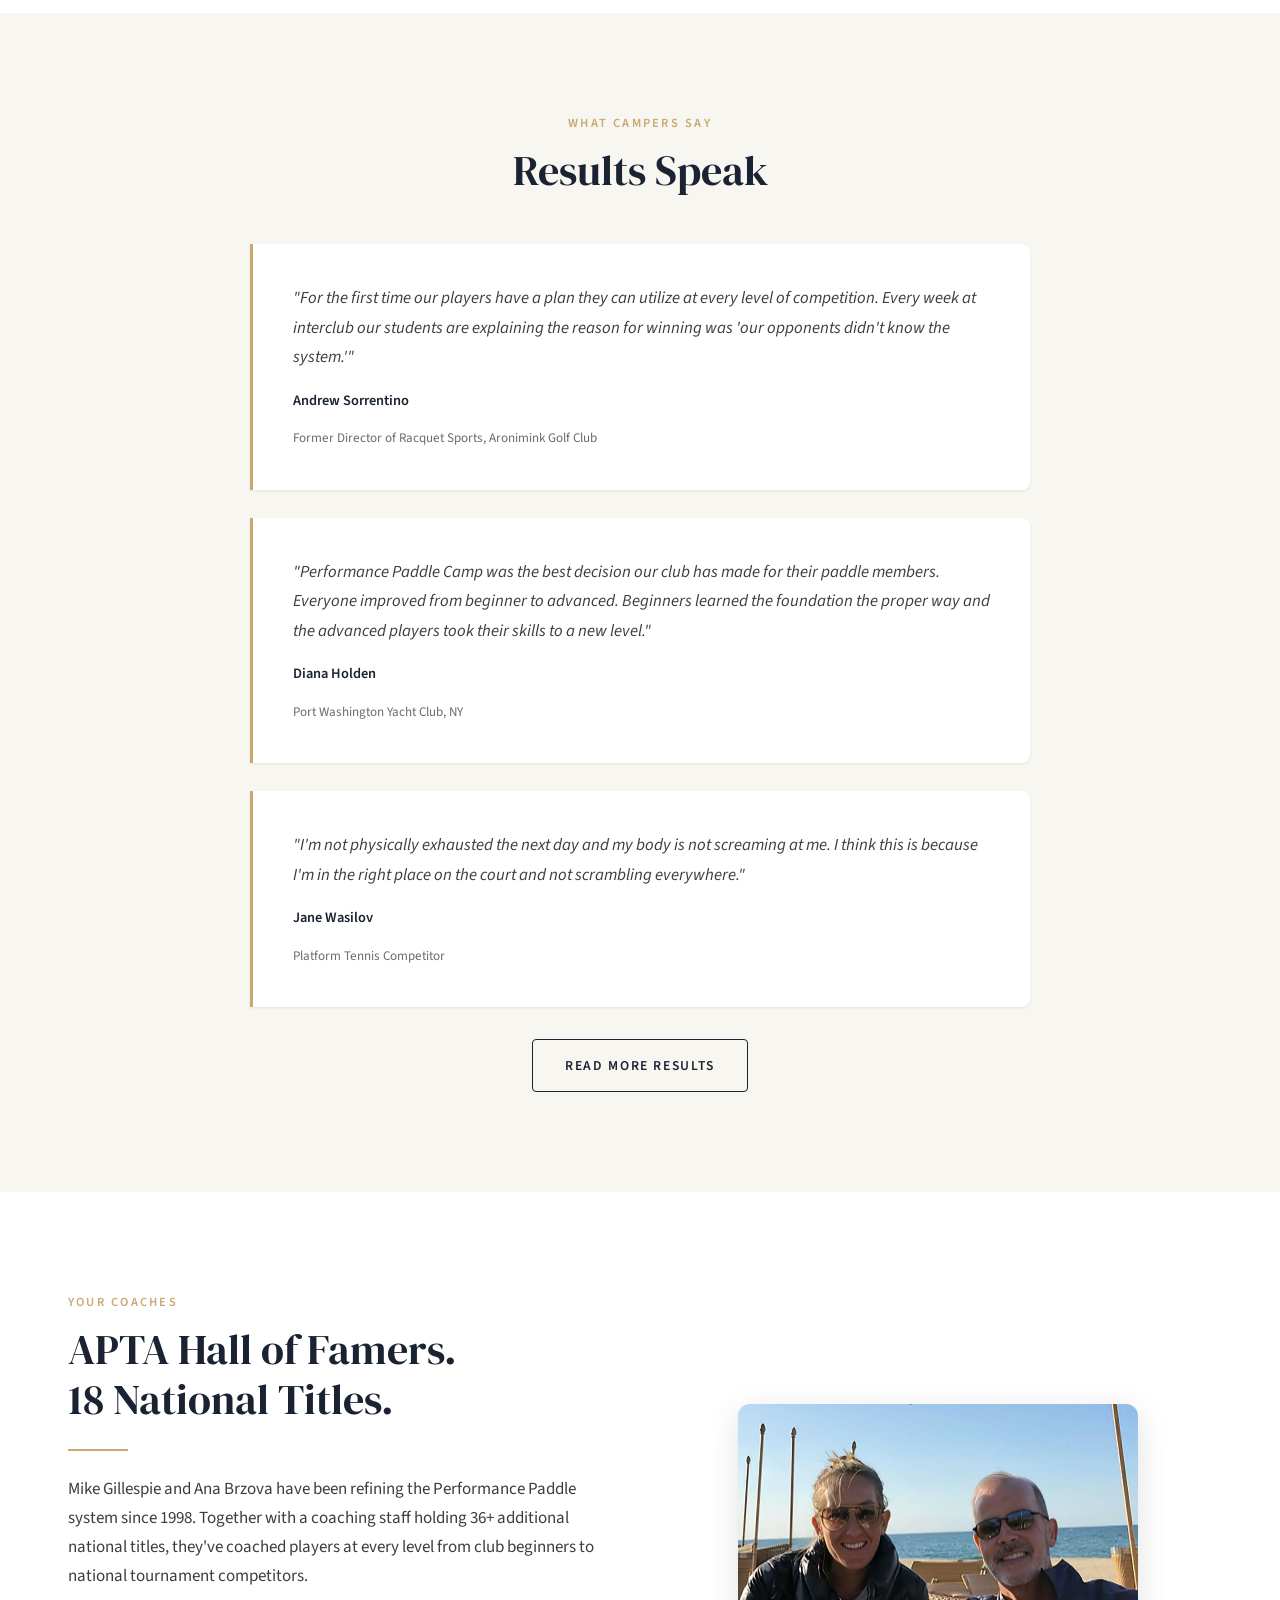
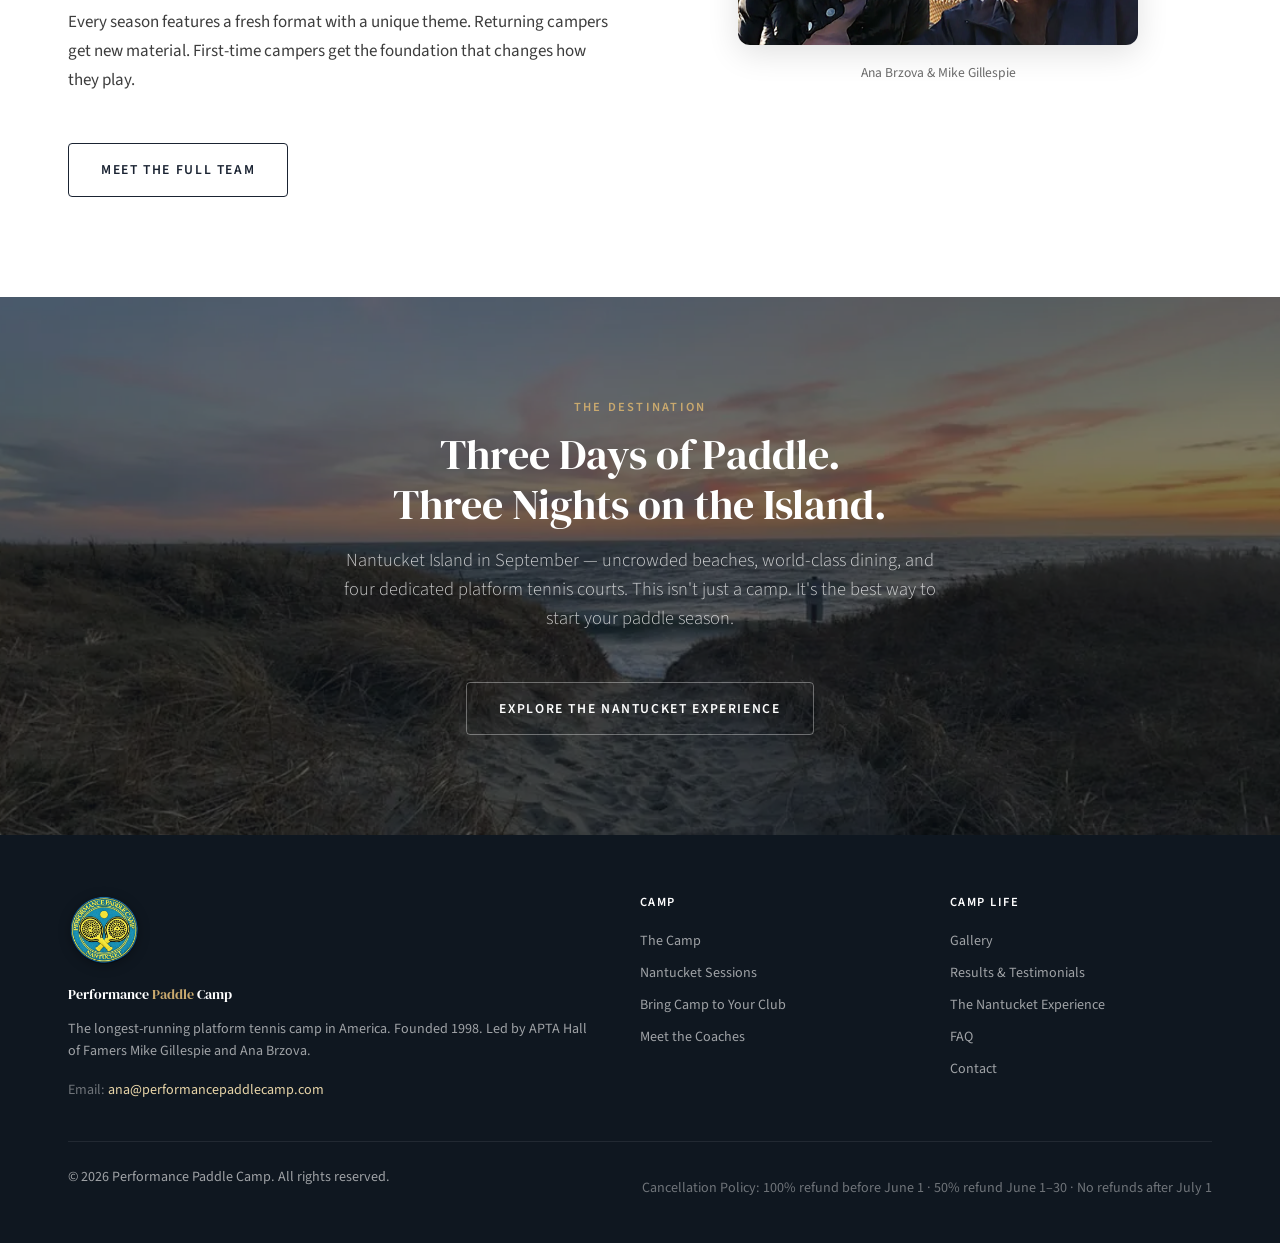
==== commit f59f3cc2: "Add files via upload" ====
--- a/index.html
+++ b/index.html
@@ -4,7 +4,7 @@
   <meta charset="UTF-8">
   <meta name="viewport" content="width=device-width, initial-scale=1.0">
   <title>Performance Paddle Camp — The Longest-Running Platform Tennis Camp in America</title>
-  <meta name="description" content="28 years of championship-level platform tennis instruction. Led by APTA Hall of Famers. Nantucket Island, September 2026. Inquire about sessions.">
+  <meta name="description" content="28 years of championship-level platform tennis instruction. Led by APTA Hall of Famers. Nantucket Island, September 2027. Inquire about sessions.">
   <link rel="preconnect" href="https://fonts.googleapis.com">
   <link rel="preconnect" href="https://fonts.gstatic.com" crossorigin>
   <link rel="stylesheet" href="https://fonts.googleapis.com/css2?family=DM+Serif+Display:ital@0;1&family=Source+Sans+3:ital,wght@0,300;0,400;0,500;0,600;0,700;1,400&display=swap" media="print" onload="this.media='all'">
@@ -17,13 +17,13 @@
   <link rel="canonical" href="https://istamenov-svg.github.io/performancepaddlecamp/">
   <meta property="og:type" content="website">
   <meta property="og:url" content="https://istamenov-svg.github.io/performancepaddlecamp/">
-  <meta property="og:title" content="Performance Paddle Camp — Nantucket 2026">
-  <meta property="og:description" content="28 years of championship-level platform tennis instruction. Led by APTA Hall of Famers. Nantucket Island, September 2026. Inquire about sessions.">
+  <meta property="og:title" content="Performance Paddle Camp — Nantucket 2027">
+  <meta property="og:description" content="28 years of championship-level platform tennis instruction. Led by APTA Hall of Famers. Nantucket Island, September 2027. Inquire about sessions.">
   <meta property="og:image" content="https://istamenov-svg.github.io/performancepaddlecamp/logo.png">
   <meta property="og:site_name" content="Performance Paddle Camp">
   <meta name="twitter:card" content="summary">
-  <meta name="twitter:title" content="Performance Paddle Camp — Nantucket 2026">
-  <meta name="twitter:description" content="28 years of championship-level platform tennis instruction. Led by APTA Hall of Famers. Nantucket Island, September 2026. Inquire about sessions.">
+  <meta name="twitter:title" content="Performance Paddle Camp — Nantucket 2027">
+  <meta name="twitter:description" content="28 years of championship-level platform tennis instruction. Led by APTA Hall of Famers. Nantucket Island, September 2027. Inquire about sessions.">
   <meta name="twitter:image" content="https://istamenov-svg.github.io/performancepaddlecamp/logo.png">
   <meta name="robots" content="index, follow">
   <meta name="theme-color" content="#0f1720">
@@ -88,7 +88,7 @@
     <div class="hero__left-content">
       <div class="hero__left-content-inner">
         <h1>The Longest-Running <span style="white-space: nowrap;">Platform Tennis</span> Camp in America</h1>
-        <p class="subtitle">Learn the system that's produced more national champions than any other paddle camp. Nantucket Island — September 2026.</p>
+        <p class="subtitle">Learn the system that's produced more national champions than any other paddle camp. Nantucket Island — September 2027.</p>
         <div class="btn-group">
           <a href="sessions.html" class="btn btn--primary">Inquire About Sessions</a>
           <a href="club.html" class="btn btn--outline">Bring Camp to Your Club</a>
@@ -199,7 +199,7 @@
   <section class="section" id="sessions-preview">
     <div class="container">
       <div class="text-center mb-lg fade-in">
-        <span class="eyebrow">September 2026</span>
+        <span class="eyebrow">September 2027</span>
         <h2>Nantucket Camp Sessions</h2>
         <p class="subtitle mx-auto">Four sessions. Eight courts per session. Limited availability. Courts are booked by a team captain at a fixed price.</p>
       </div>
@@ -214,19 +214,19 @@
           <tbody>
             <tr>
               <td class="session-name">Session 1</td>
-              <td class="session-dates">Wednesday, September 9 – Friday, September 11</td>
+              <td class="session-dates">Wednesday, September 8 – Friday, September 10</td>
             </tr>
             <tr>
               <td class="session-name">Session 2</td>
-              <td class="session-dates">Friday, September 11 – Sunday, September 13</td>
+              <td class="session-dates">Friday, September 10 – Sunday, September 12</td>
             </tr>
             <tr>
               <td class="session-name">Session 3</td>
-              <td class="session-dates">Sunday, September 13 – Tuesday, September 15</td>
+              <td class="session-dates">Sunday, September 12 – Tuesday, September 14</td>
             </tr>
             <tr>
               <td class="session-name">Session 4</td>
-              <td class="session-dates">Tuesday, September 15 – Thursday, September 17</td>
+              <td class="session-dates">Tuesday, September 14 – Thursday, September 16</td>
             </tr>
           </tbody>
         </table>
@@ -333,7 +333,7 @@
   <script src="main.js"></script>
   <script>
   (function() {
-    var target = new Date('2026-09-09T08:00:00-04:00').getTime();
+    var target = new Date('2027-09-08T08:00:00-04:00').getTime();
     function update() {
       var now = Date.now();
       var diff = target - now;
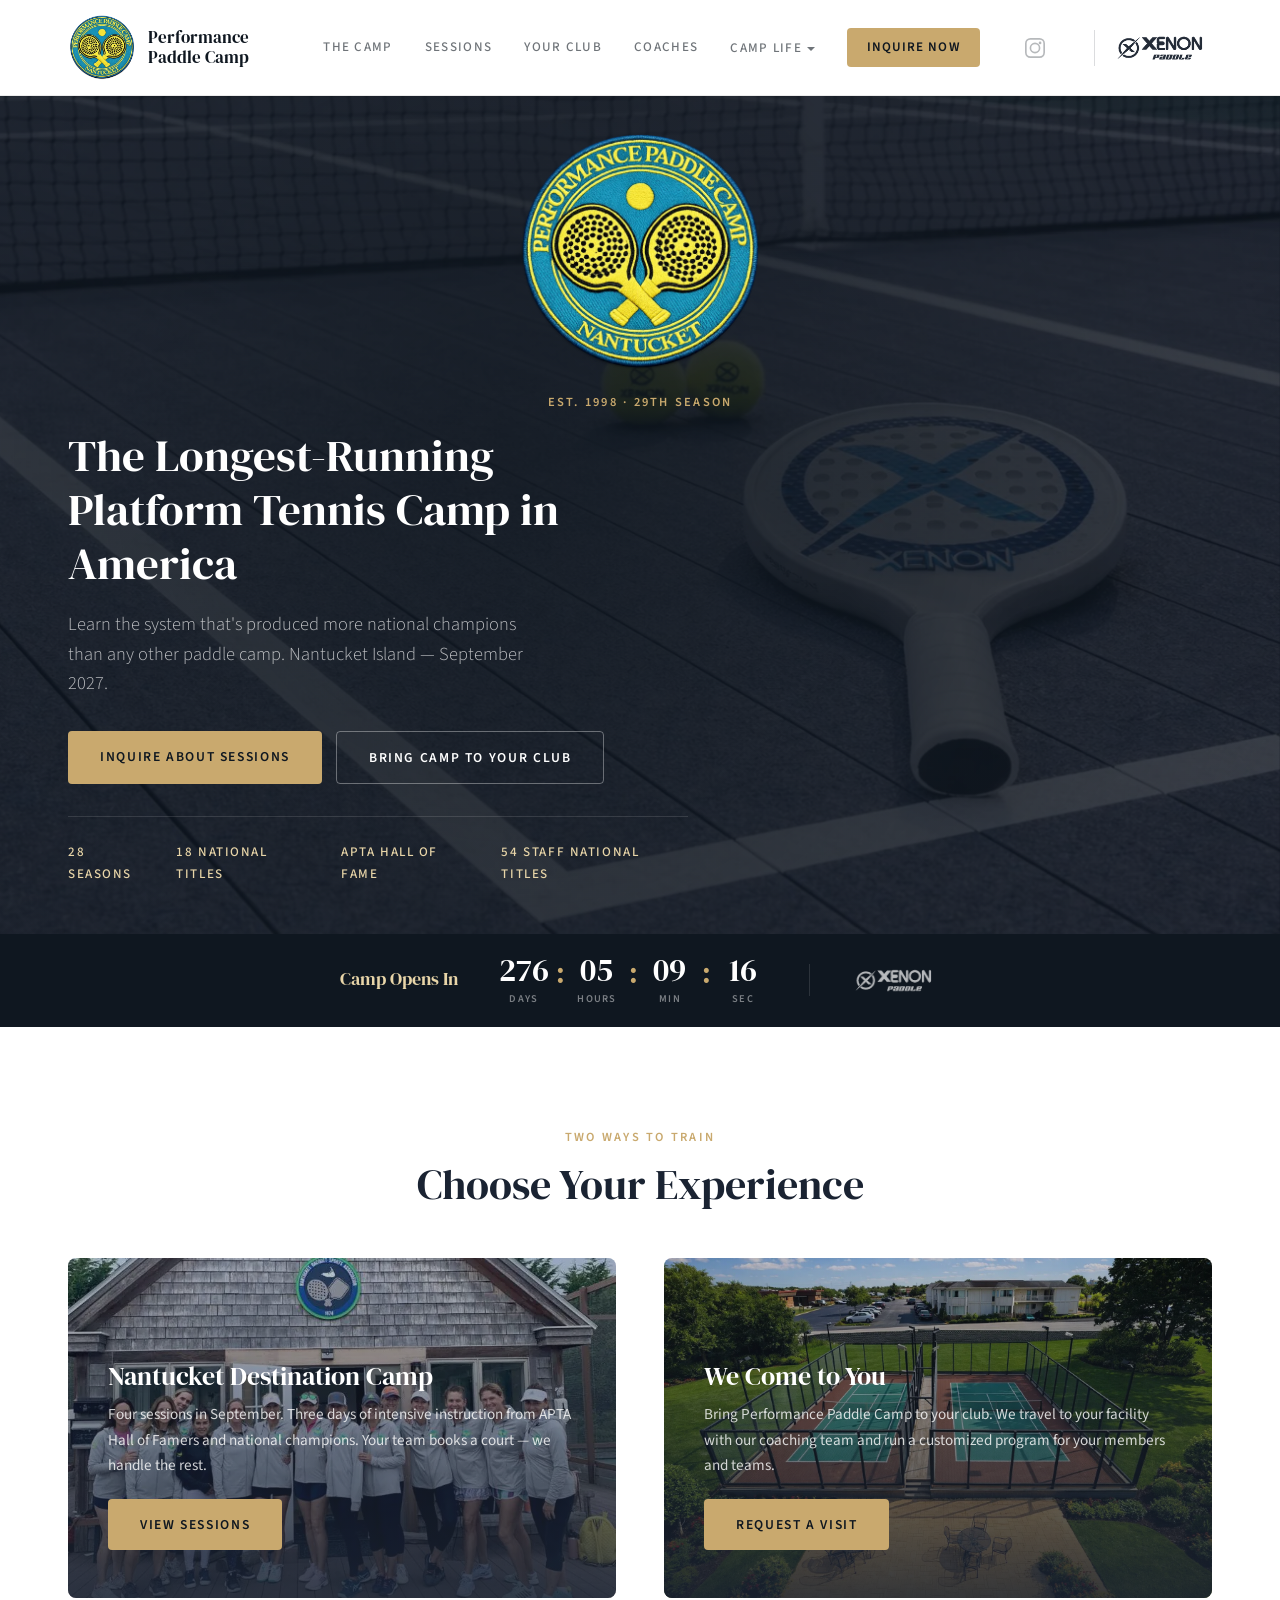
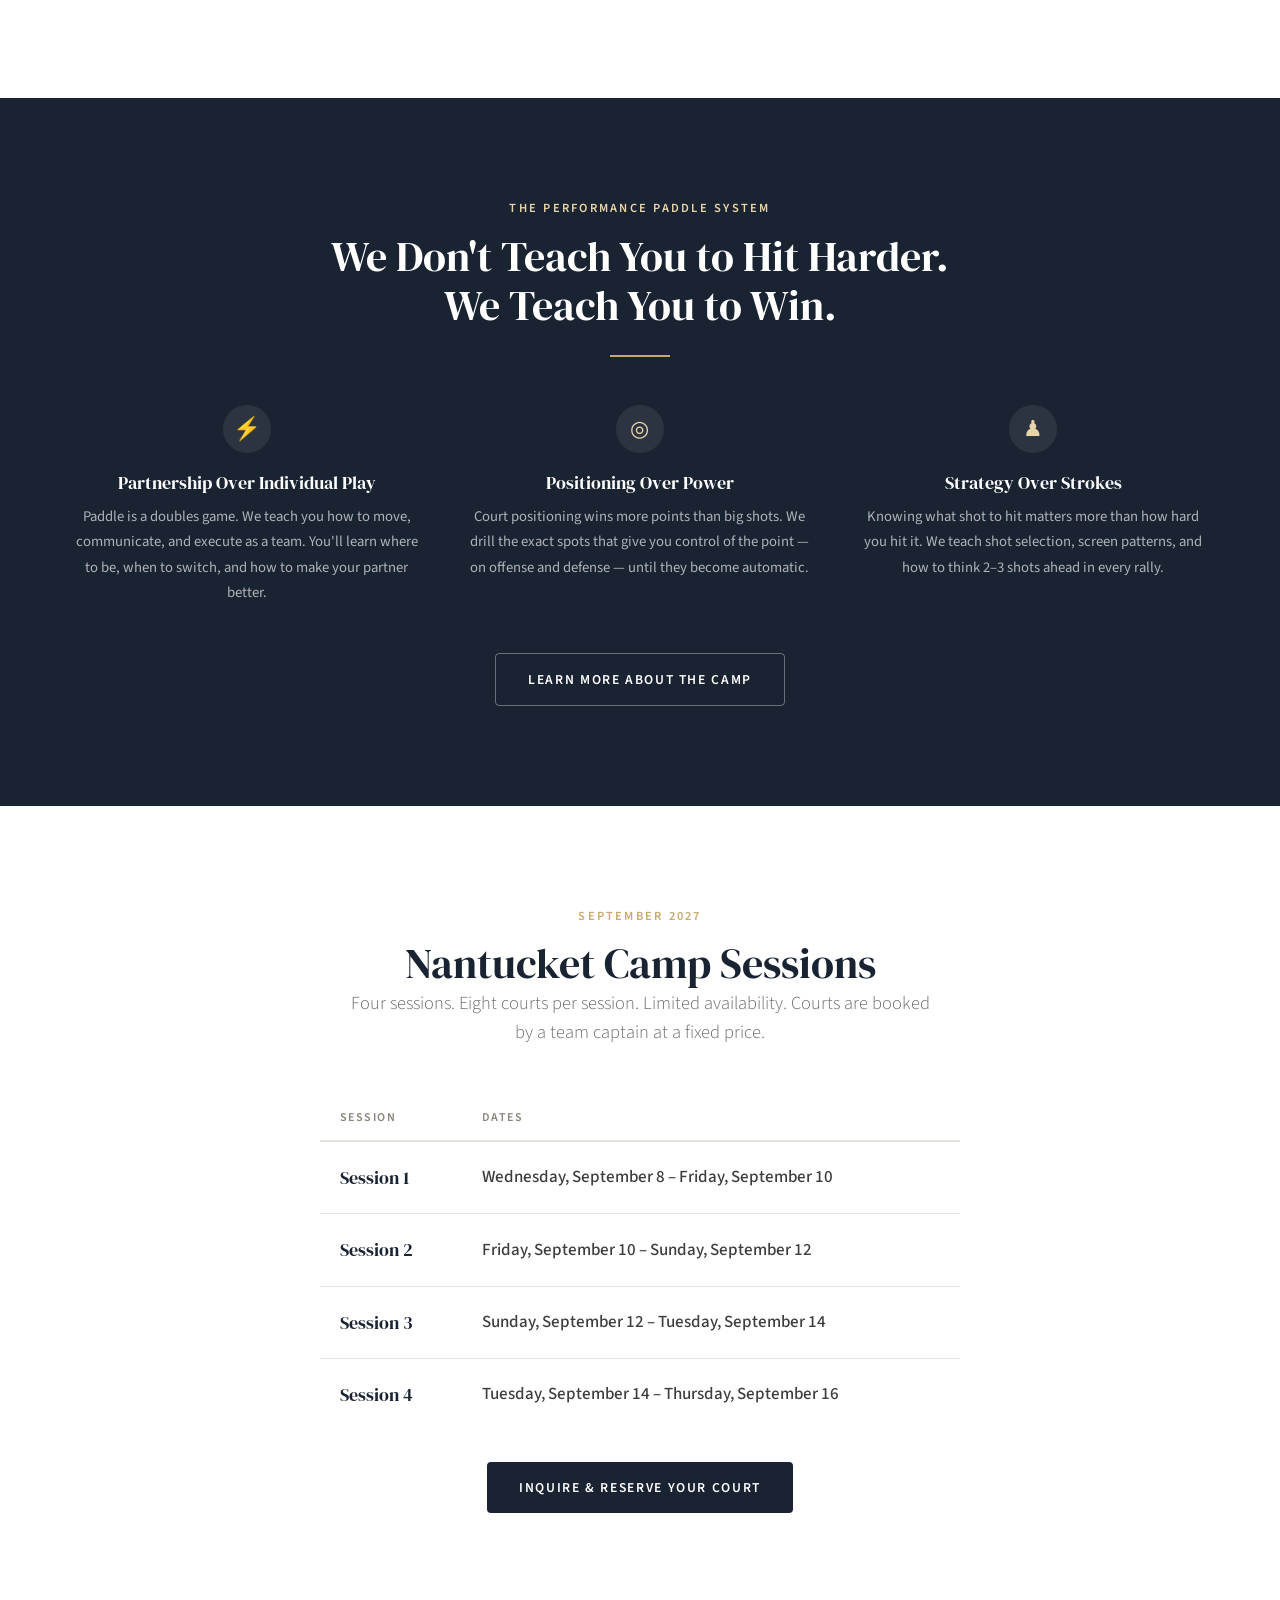
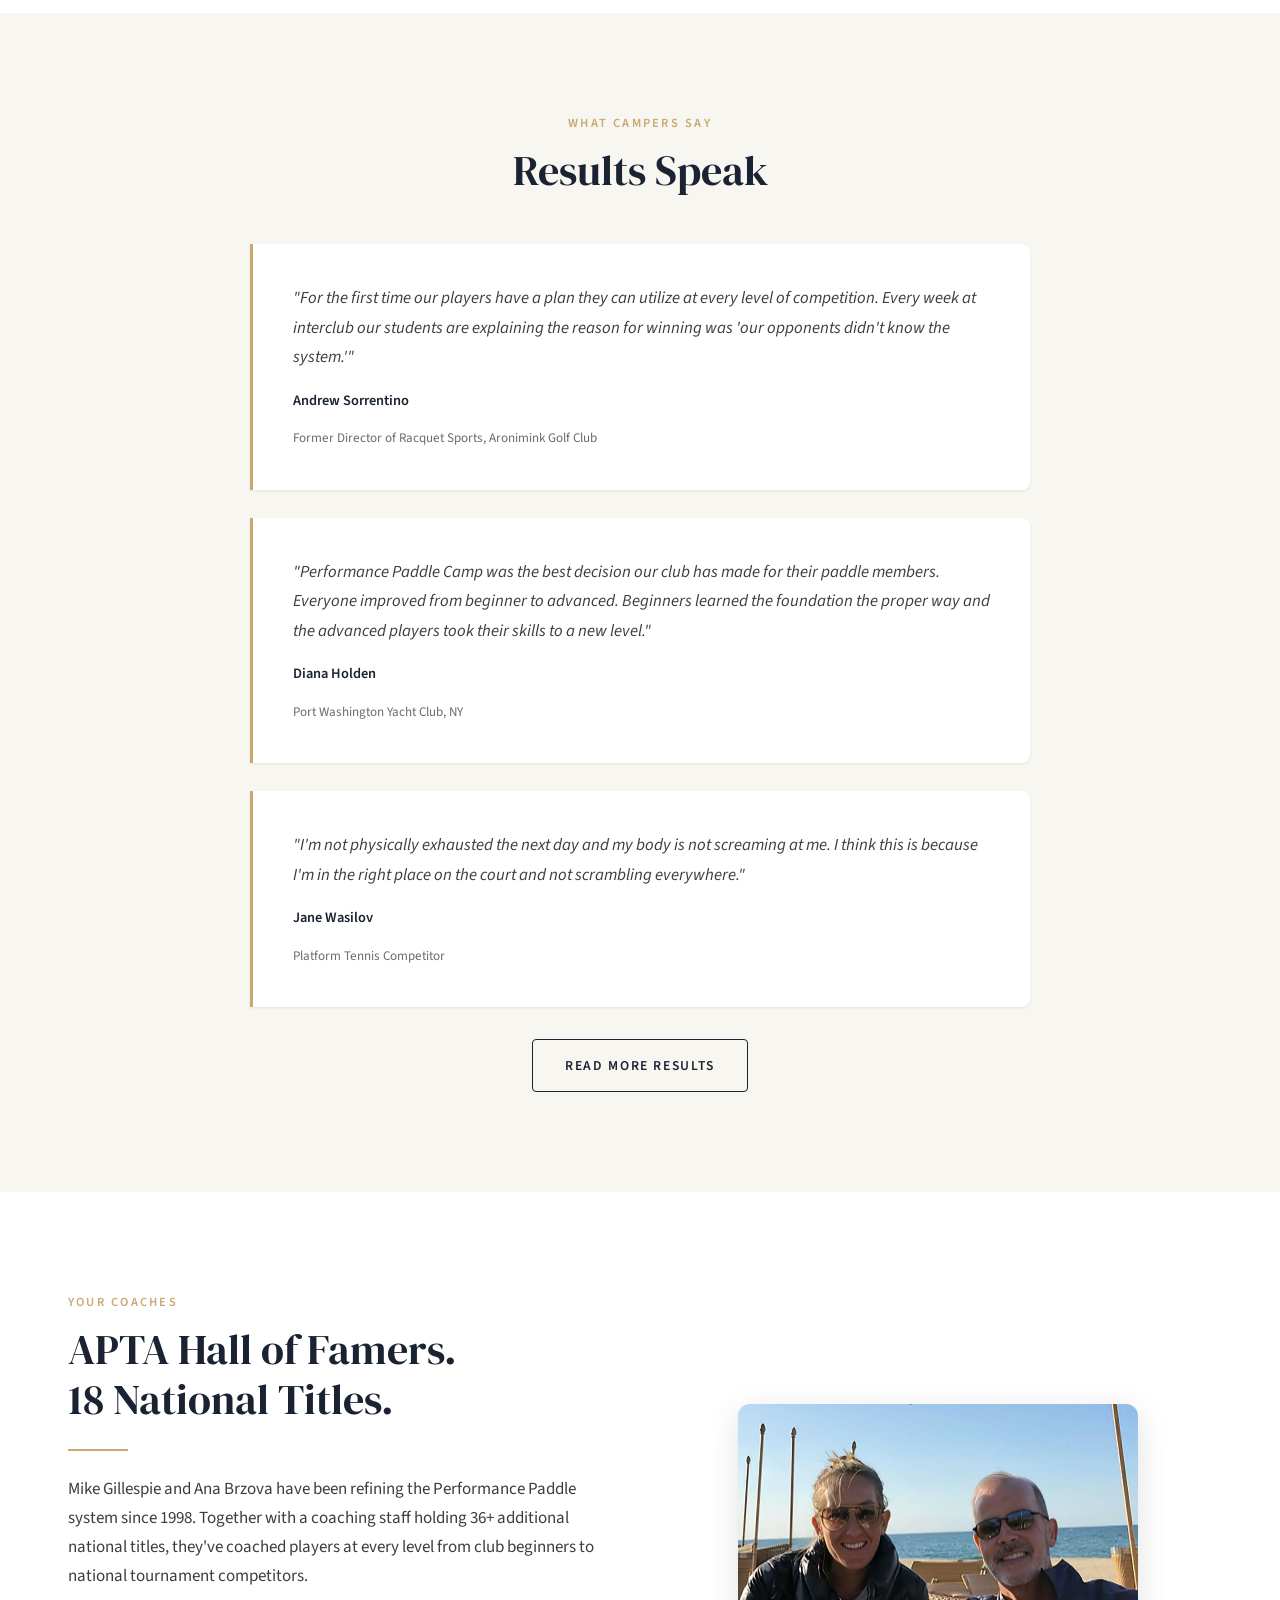
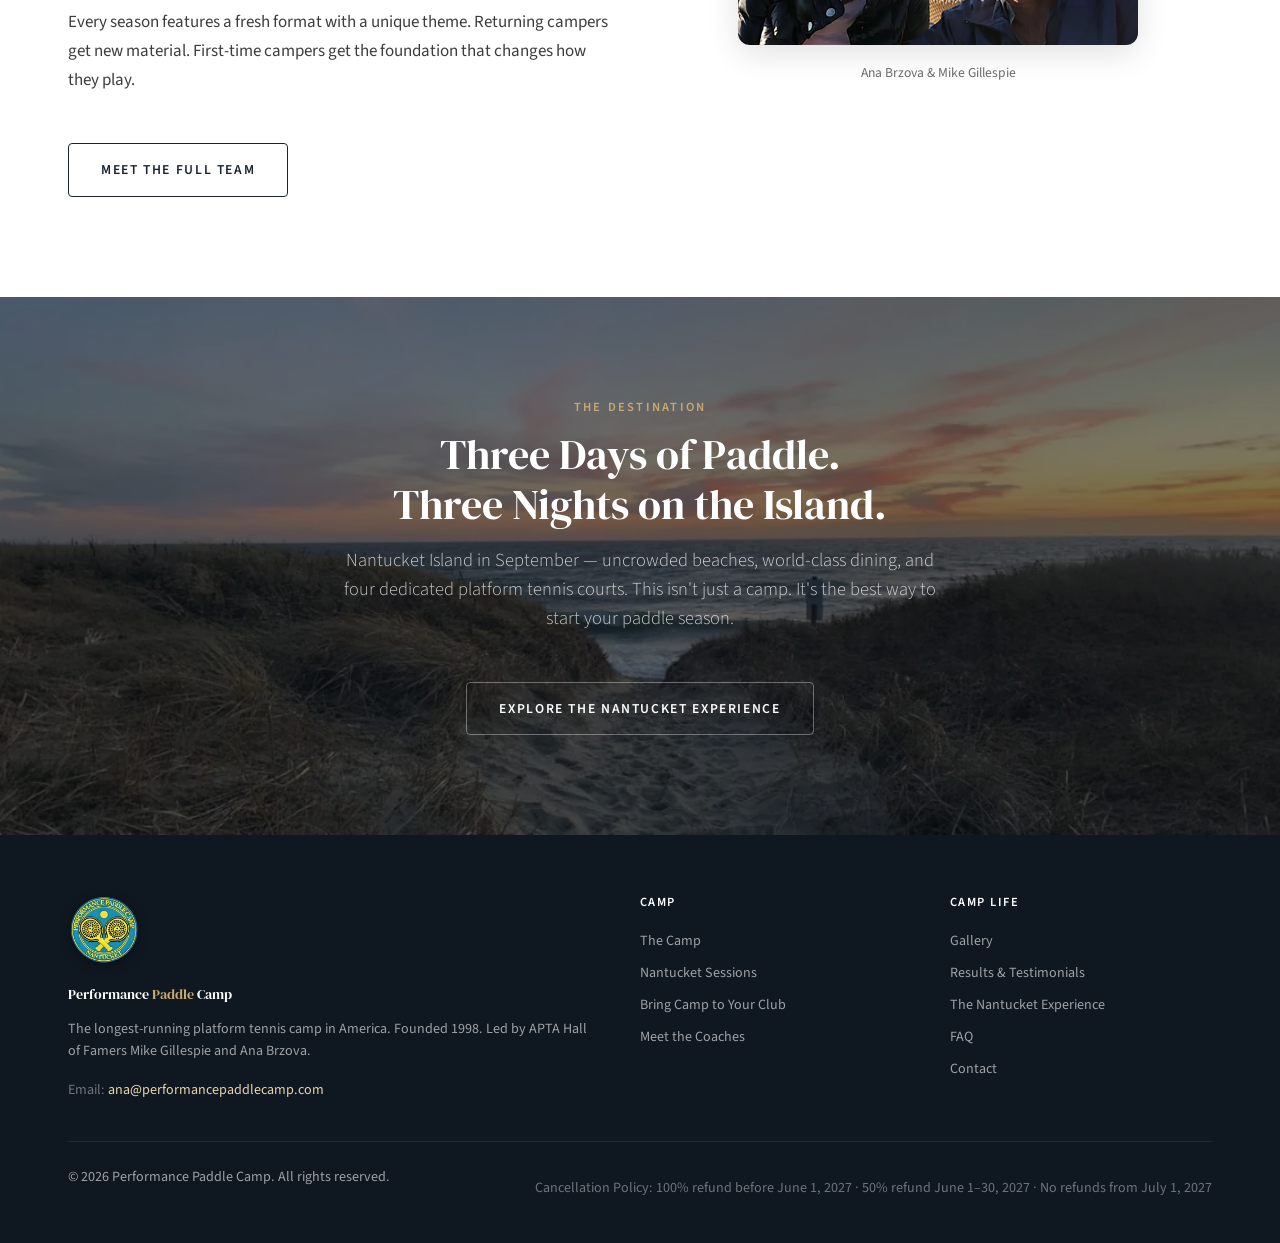
==== commit 0673eac4: "Add files via upload" ====
--- a/index.html
+++ b/index.html
@@ -83,7 +83,7 @@
     <div class="hero__overlay"></div>
     <div class="hero__center-logo">
       <img src="logo.webp" alt="Performance Paddle Camp — Nantucket" class="hero__logo" width="252" height="252">
-      <span class="eyebrow">Est. 1998 · 28th Season</span>
+      <span class="eyebrow">Est. 1998 · 29th Season</span>
     </div>
     <div class="hero__left-content">
       <div class="hero__left-content-inner">
@@ -326,7 +326,7 @@
       </div>
       <div class="footer__bottom">
         <p>© 2026 Performance Paddle Camp. All rights reserved.</p>
-        <p class="footer__policy">Cancellation Policy: 100% refund before June 1 · 50% refund June 1–30 · No refunds after July 1</p>
+        <p class="footer__policy">Cancellation Policy: 100% refund before June 1, 2027 · 50% refund June 1–30, 2027 · No refunds from July 1, 2027</p>
       </div>
     </div>
   </footer>
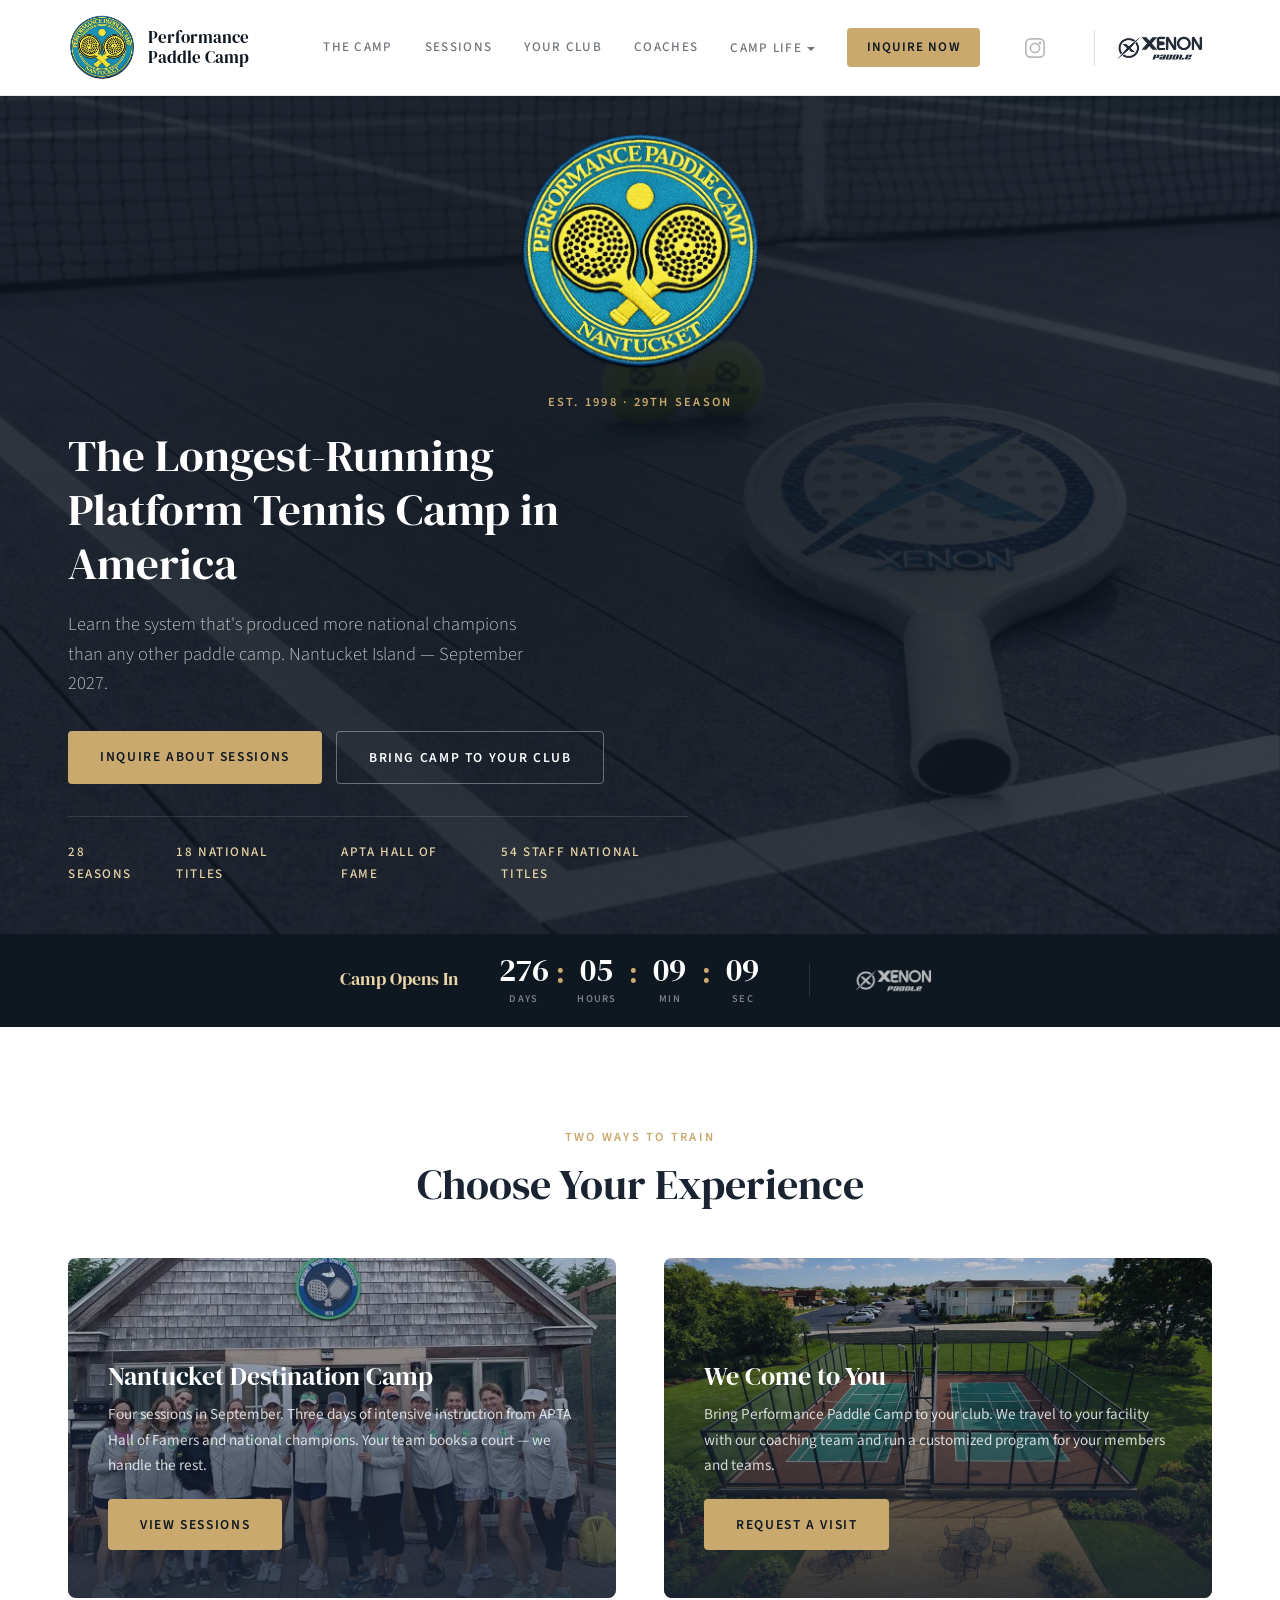
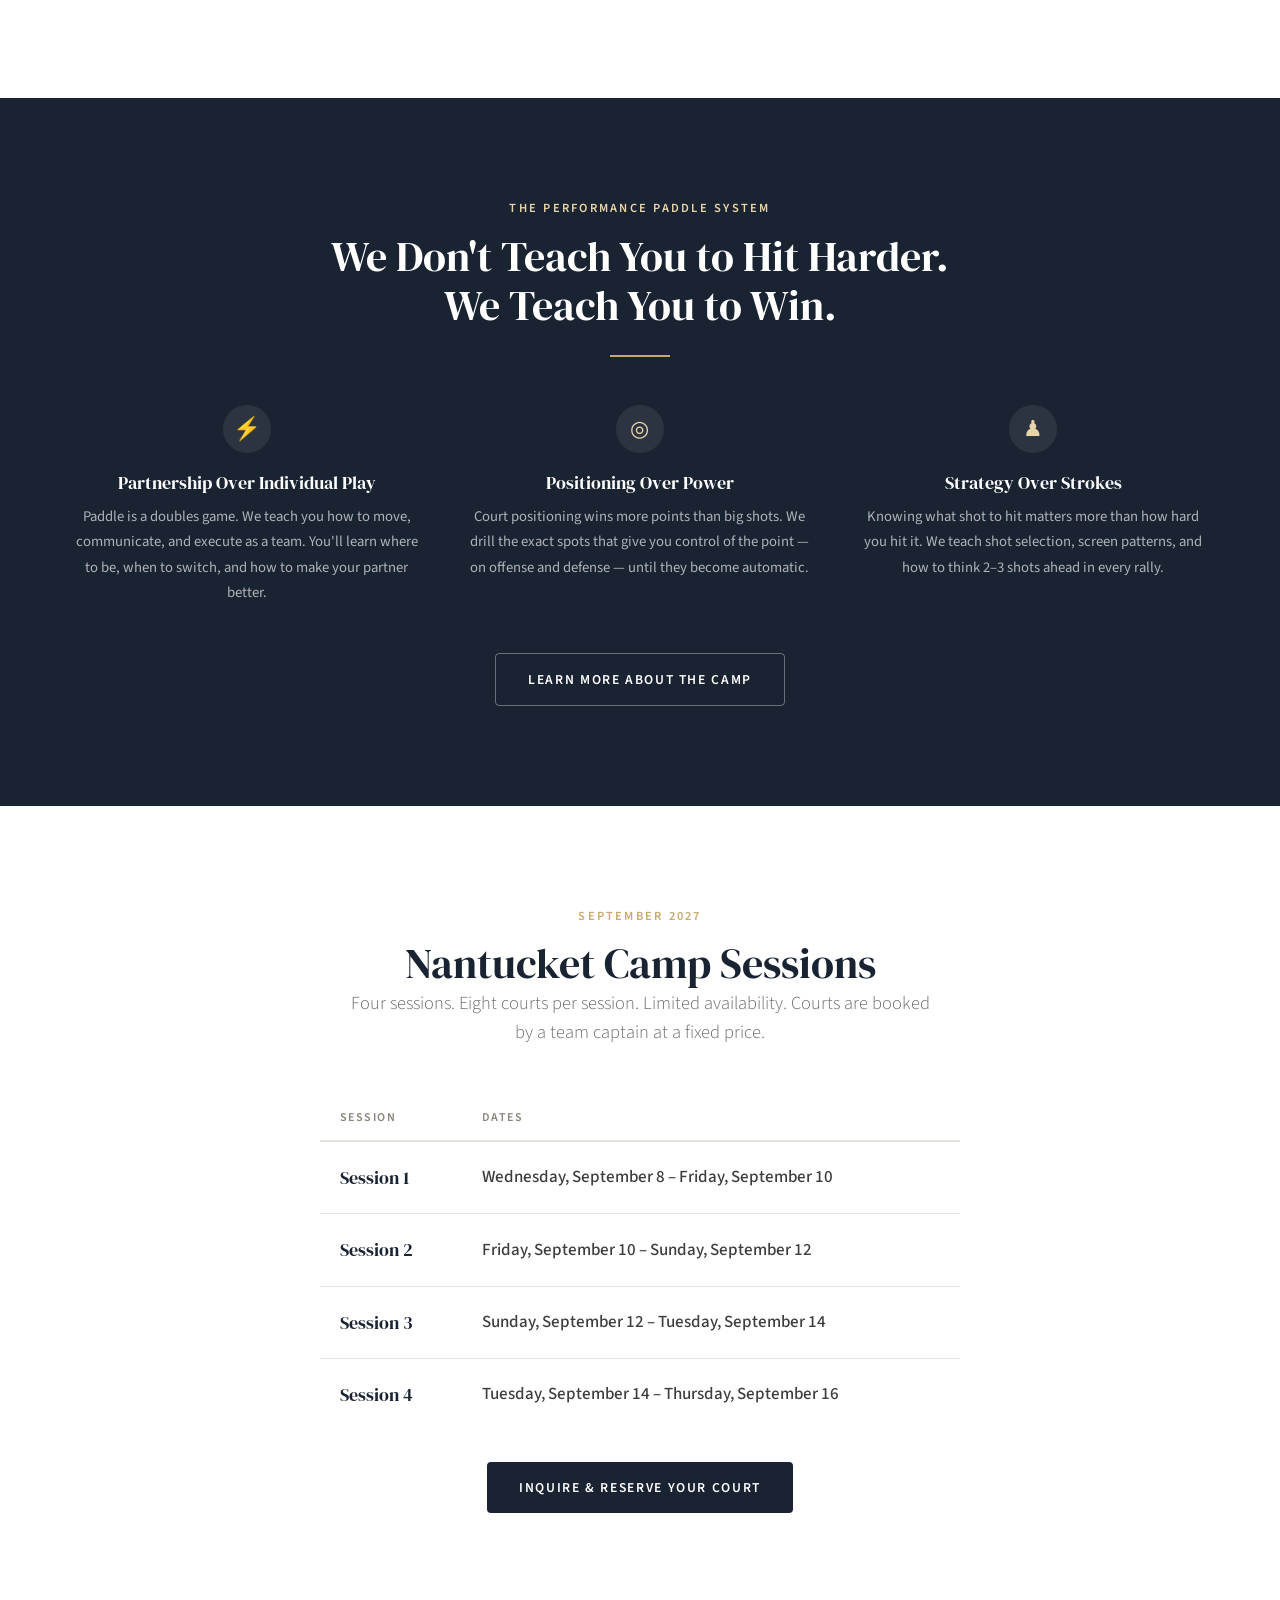
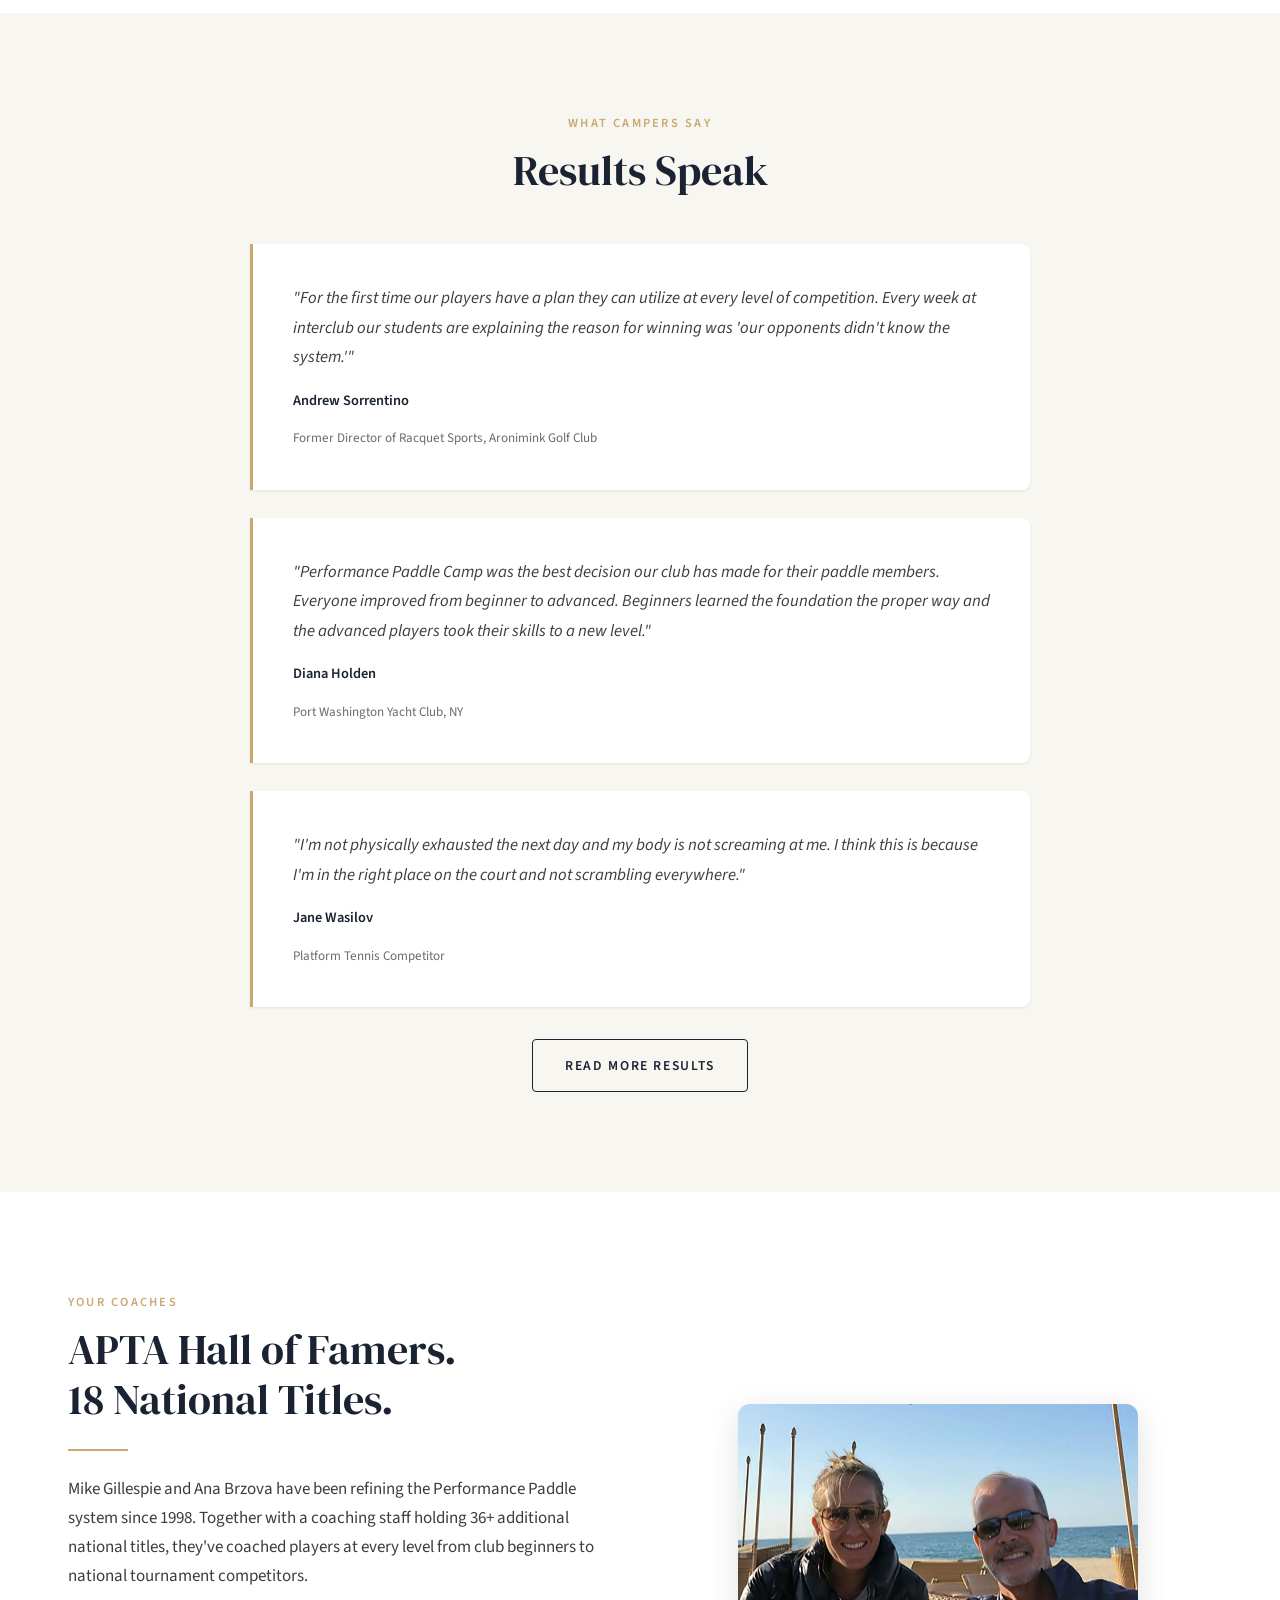
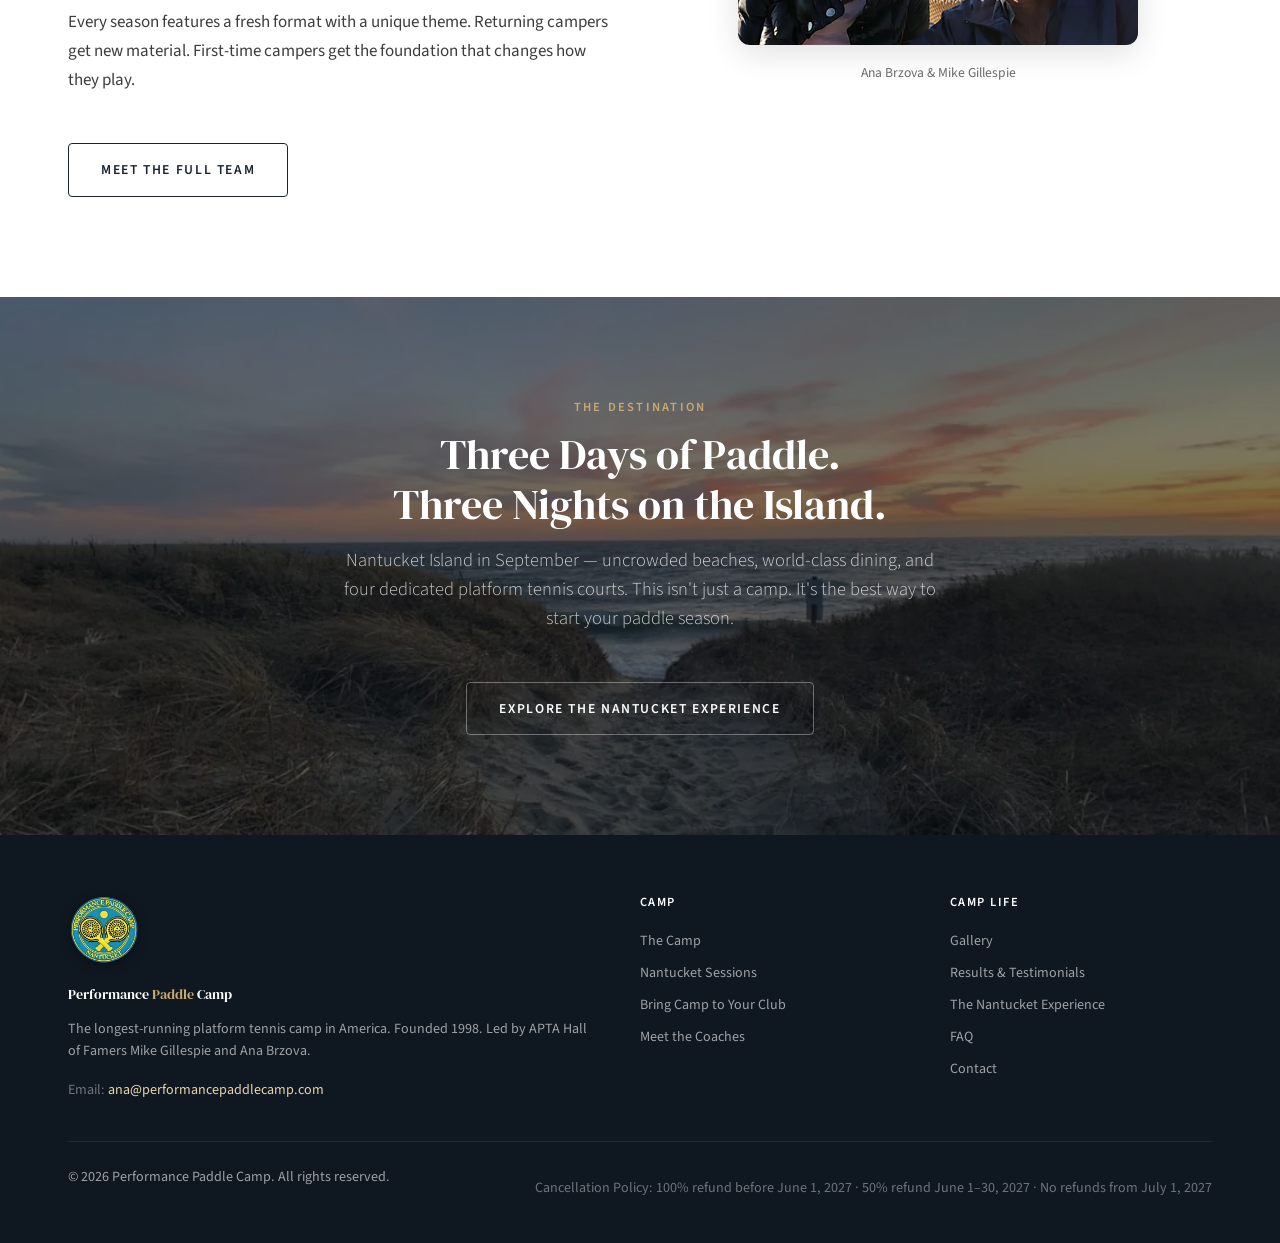
==== commit 47b5b3f4: "Point canonical, og/twitter and JSON-LD URLs at performancepaddlecamp.com" ====
--- a/index.html
+++ b/index.html
@@ -14,17 +14,17 @@
   <link rel="icon" type="image/png" sizes="32x32" href="favicon-32x32.png">
   <link rel="icon" type="image/png" sizes="16x16" href="favicon-16x16.png">
   <link rel="apple-touch-icon" href="apple-touch-icon.png">
-  <link rel="canonical" href="https://istamenov-svg.github.io/performancepaddlecamp/">
+  <link rel="canonical" href="https://performancepaddlecamp.com/">
   <meta property="og:type" content="website">
-  <meta property="og:url" content="https://istamenov-svg.github.io/performancepaddlecamp/">
+  <meta property="og:url" content="https://performancepaddlecamp.com/">
   <meta property="og:title" content="Performance Paddle Camp — Nantucket 2027">
   <meta property="og:description" content="28 years of championship-level platform tennis instruction. Led by APTA Hall of Famers. Nantucket Island, September 2027. Inquire about sessions.">
-  <meta property="og:image" content="https://istamenov-svg.github.io/performancepaddlecamp/logo.png">
+  <meta property="og:image" content="https://performancepaddlecamp.com/logo.png">
   <meta property="og:site_name" content="Performance Paddle Camp">
   <meta name="twitter:card" content="summary">
   <meta name="twitter:title" content="Performance Paddle Camp — Nantucket 2027">
   <meta name="twitter:description" content="28 years of championship-level platform tennis instruction. Led by APTA Hall of Famers. Nantucket Island, September 2027. Inquire about sessions.">
-  <meta name="twitter:image" content="https://istamenov-svg.github.io/performancepaddlecamp/logo.png">
+  <meta name="twitter:image" content="https://performancepaddlecamp.com/logo.png">
   <meta name="robots" content="index, follow">
   <meta name="theme-color" content="#0f1720">
   <script type="application/ld+json">
@@ -33,7 +33,7 @@
     "@type": "SportsActivityLocation",
     "name": "Performance Paddle Camp",
     "description": "The longest-running platform tennis camp in America. Founded 1998.",
-    "url": "https://istamenov-svg.github.io/performancepaddlecamp/",
+    "url": "https://performancepaddlecamp.com/",
     "foundingDate": "1998",
     "sport": "Platform Tennis",
     "address": {
@@ -43,7 +43,7 @@
       "addressCountry": "US"
     },
     "email": "ana@performancepaddlecamp.com",
-    "image": "https://istamenov-svg.github.io/performancepaddlecamp/logo.png"
+    "image": "https://performancepaddlecamp.com/logo.png"
   }
   </script>
   <link rel="preload" as="image" href="hero.webp">
